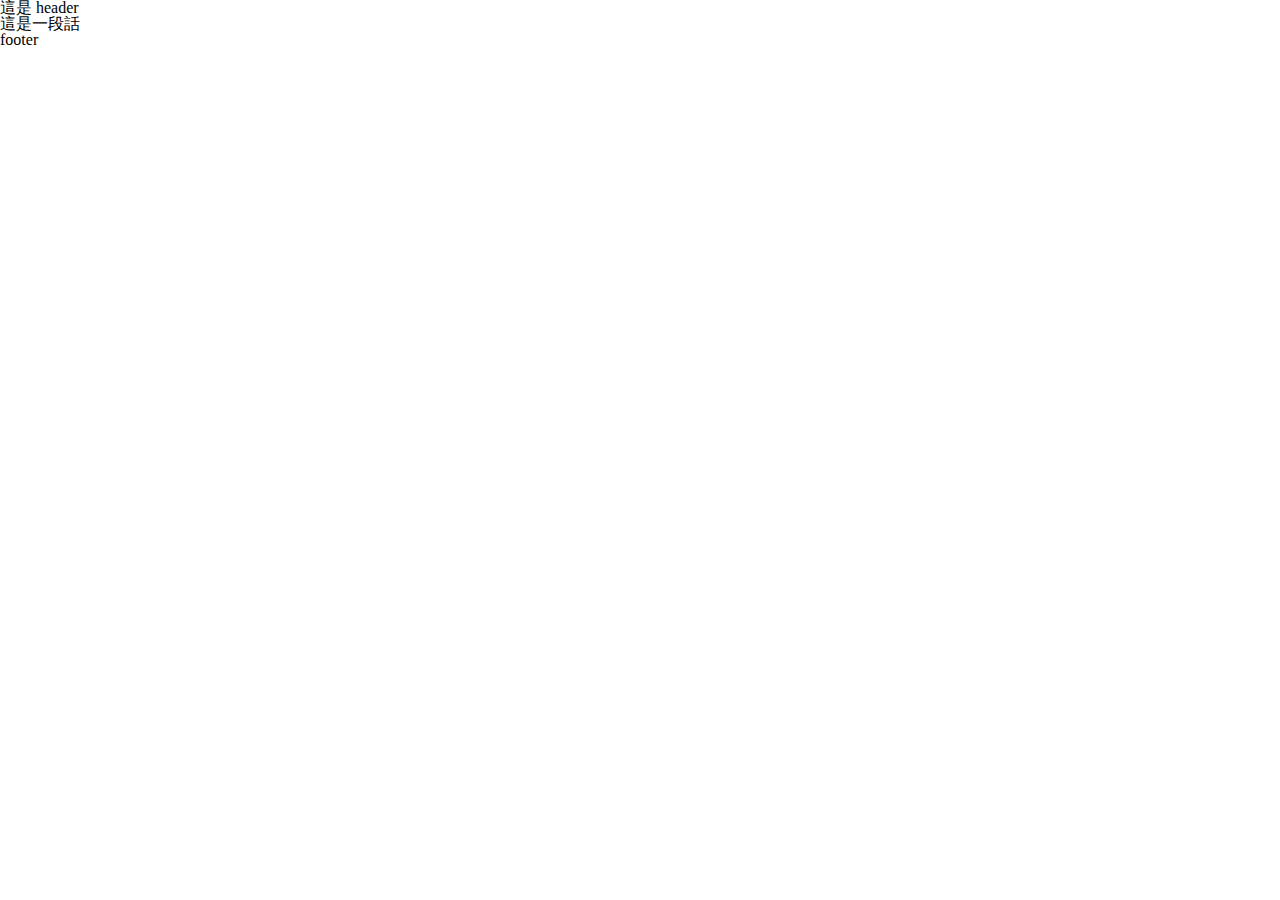
==== index.html @ e61b92ae "Update 2022-08-03T11:23:37.767Z" ====
<!DOCTYPE html>
<html lang="en">

<head>
  <meta charset="UTF-8">
  <meta name="viewport" content="width=device-width, initial-scale=1.0">
  <meta http-equiv="X-UA-Compatible" content="ie=edge">
  <title>首頁</title>
  <link rel="stylesheet" href="./assets/style/all.css">
</head>

<body>
  <header class="header">
    這是 header
  </header>

  
<h1>這是一段話</h1>

  <footer class="footer">
    footer
  </footer>
</body>

</html>
---- assets/style/all.css ----
/* http://meyerweb.com/eric/tools/css/reset/ 
   v2.0 | 20110126
   License: none (public domain)
*/
html,
body,
div,
span,
applet,
object,
iframe,
h1,
h2,
h3,
h4,
h5,
h6,
p,
blockquote,
pre,
a,
abbr,
acronym,
address,
big,
cite,
code,
del,
dfn,
em,
img,
ins,
kbd,
q,
s,
samp,
small,
strike,
strong,
sub,
sup,
tt,
var,
b,
u,
i,
center,
dl,
dt,
dd,
ol,
ul,
li,
fieldset,
form,
label,
legend,
table,
caption,
tbody,
tfoot,
thead,
tr,
th,
td,
article,
aside,
canvas,
details,
embed,
figure,
figcaption,
footer,
header,
hgroup,
menu,
nav,
output,
ruby,
section,
summary,
time,
mark,
audio,
video {
  margin: 0;
  padding: 0;
  border: 0;
  font-size: 100%;
  font: inherit;
  vertical-align: baseline; }

/* HTML5 display-role reset for older browsers */
article,
aside,
details,
figcaption,
figure,
footer,
header,
hgroup,
menu,
nav,
section {
  display: block; }

body {
  line-height: 1; }

ol,
ul {
  list-style: none; }

blockquote,
q {
  quotes: none; }

blockquote:before,
blockquote:after,
q:before,
q:after {
  content: '';
  content: none; }

table {
  border-collapse: collapse;
  border-spacing: 0; }

/*# sourceMappingURL=all.css.map */
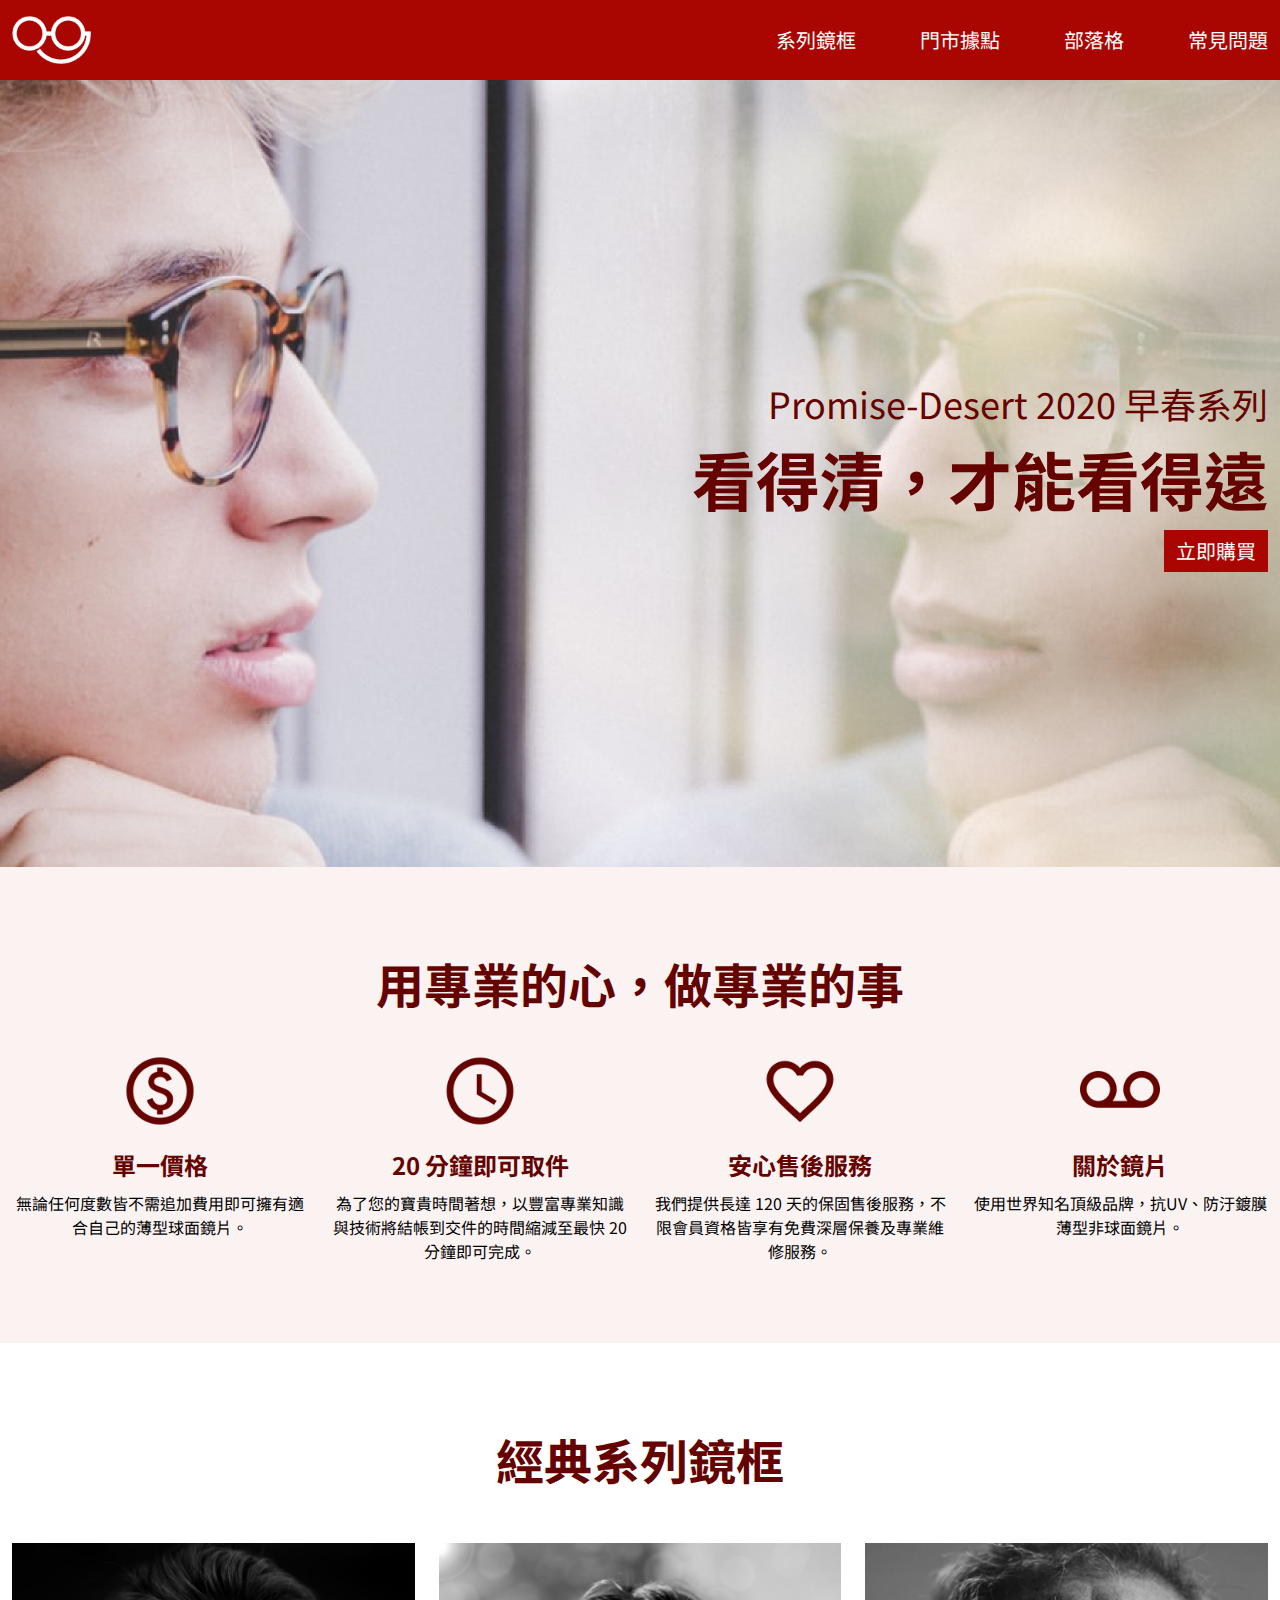
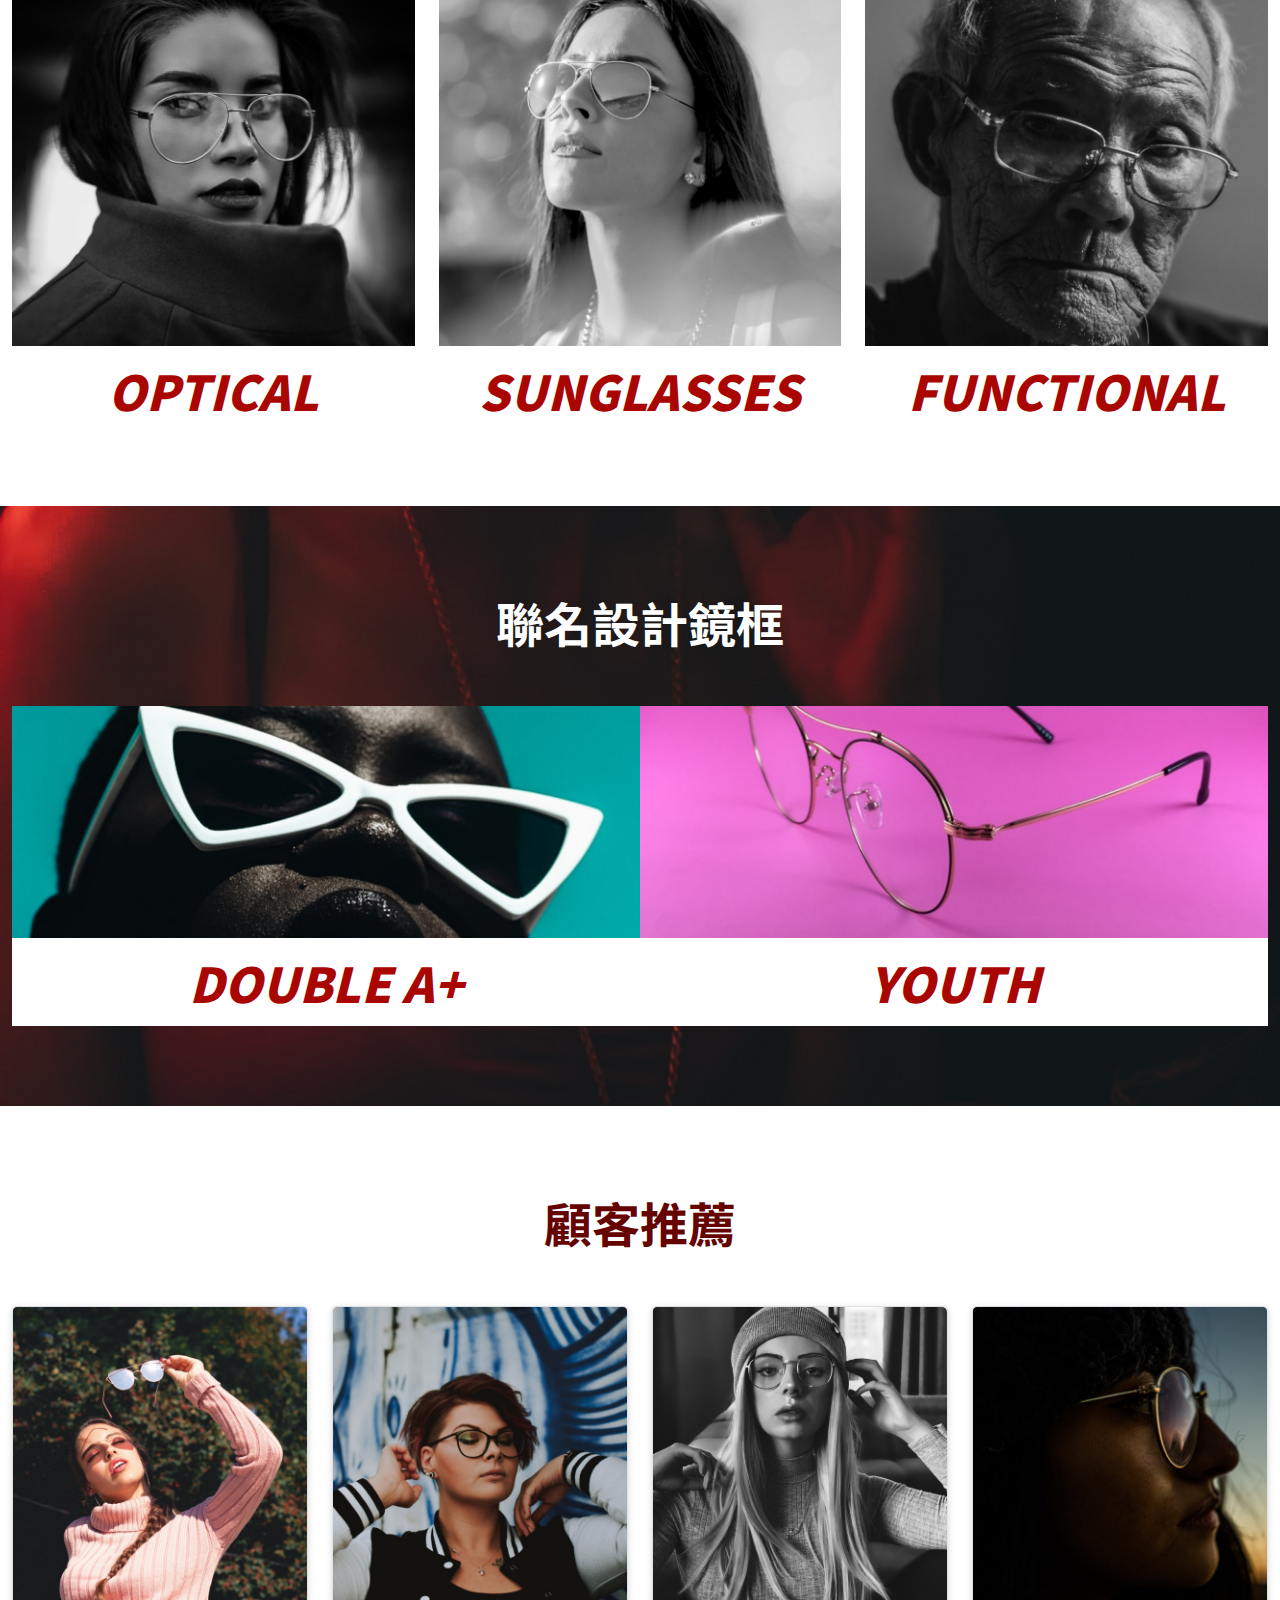
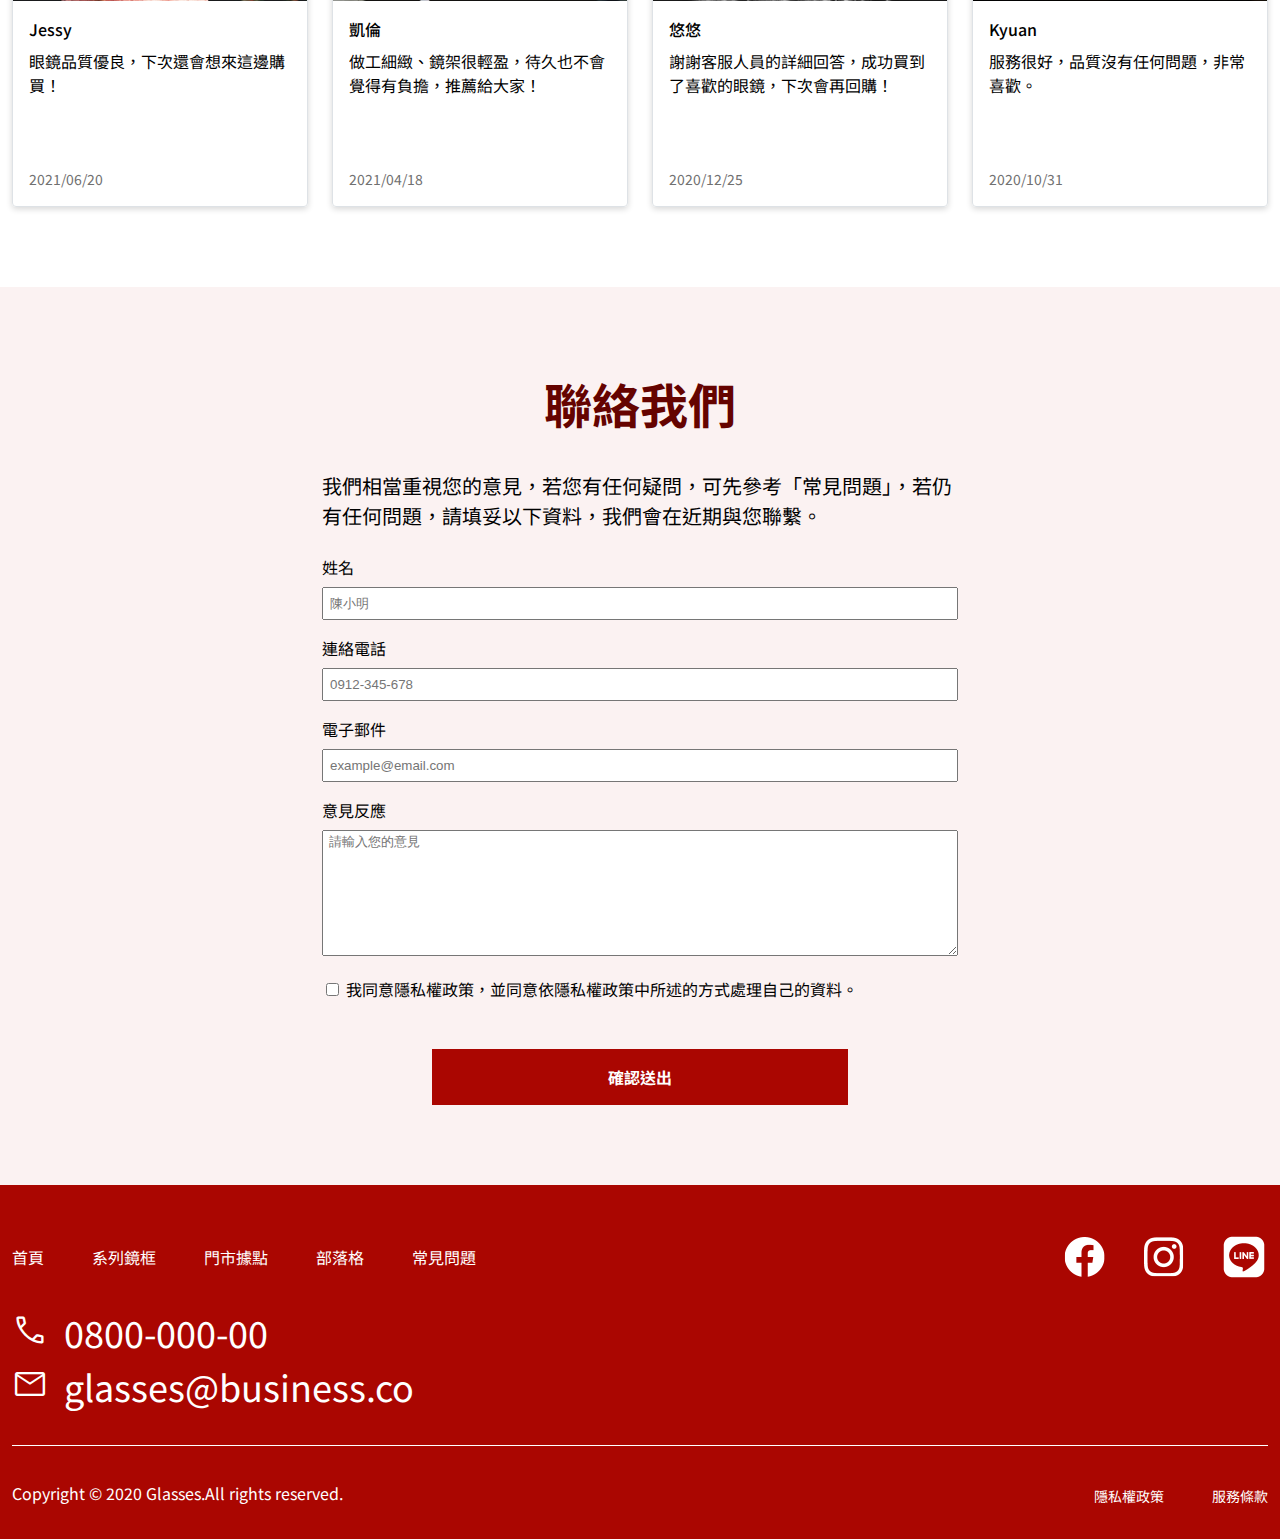
==== commit fce90854: "Update 2022-08-17T10:24:30.919Z" ====
--- a/index.html
+++ b/index.html
@@ -10,16 +10,227 @@
 </head>
 
 <body>
-  <header class="header">
-    這是 header
+  <header class="bg-primary text-white py-1">
+    <div class="container d-flex justify-content-between align-items-center">
+      <h1>
+        <a class="w-5 h-3" href="#">Glasses</a>
+      </h1>
+      <a href="#" class="toggleDropdown d-none d-inline-sm">
+        <span class="material-symbols-outlined text-40">menu</span>
+      </a>
+      <ul class="dropdown">
+        <li><a href="#">系列鏡框</a></li>
+        <li><a href=" #">門市據點</a></li>
+        <li><a href="#">部落格</a></li>
+        <li><a href="#">常見問題</a></li>
+      </ul>
+    </div>
   </header>
 
   
-<h1>這是一段話</h1>
-
-  <footer class="footer">
-    footer
+<section class="banner">
+  <div class="container h-100 d-flex flex-column justify-content-center align-items-end">
+    <h3 class="text-36 text-16-sm text-primary-dark">Promise-Desert 2020 早春系列</h3>
+    <h2 class="text-64 text-24-sm text-bold text-primary-dark">看得清，才能看得遠</h2>
+    <button class="bg-primary text-white text-20 hover-background-primary-dark"><a href="#">立即購買</a></button>
+  </div>
+</section>
+<section class="bg-secondary py-5 py-2.5-sm">
+  <div class="container">
+    <p class="text-48 text-bold text-center text-primary-dark text-24-sm mb-2">用專業的心，做專業的事</p>
+    <ul class="d-flex card text-center">
+      <li class="card-item w-25 w-50-md w-100-sm">
+        <img class="w-5" src="./assets/images/home-section2-1.png" alt="icon">
+        <p class="text-24 text-bold text-primary-dark mt-1 mb-0.5">單一價格</p>
+        <p>無論任何度數皆不需追加費用即可擁有適合自己的薄型球面鏡片。</p>
+      </li>
+      <li class="card-item w-25 w-50-md w-100-sm">
+        <img class="w-5" src="./assets/images/home-section2-2.png" alt="icon">
+        <p class="text-24 text-bold text-primary-dark mt-1 mb-0.5">20 分鐘即可取件</p>
+        <p>為了您的寶貴時間著想，以豐富專業知識與技術將結帳到交件的時間縮減至最快 20 分鐘即可完成。</p>
+      </li>
+      <li class="card-item w-25 w-50-md w-100-sm">
+        <img class="w-5" src="./assets/images/home-section2-3.png" alt="icon">
+        <p class="text-24 text-bold text-primary-dark mt-1 mb-0.5">安心售後服務</p>
+        <p>我們提供長達 120 天的保固售後服務，不限會員資格皆享有免費深層保養及專業維修服務。</p>
+      </li>
+      <li class="card-item w-25 w-50-md w-100-sm">
+        <img class="w-5" src="./assets/images/home-section2-4.png" alt="icon">
+        <p class="text-24 text-bold text-primary-dark mt-1 mb-0.5">關於鏡片</p>
+        <p>使用世界知名頂級品牌，抗UV、防汙鍍膜薄型非球面鏡片。</p>
+      </li>
+    </ul>
+  </div>
+</section>
+<section class="py-5 py-2.5-sm">
+  <div class="container">
+    <p class="text-48 text-bold text-center text-primary-dark text-24-sm mb-3 mb-1.5-sm">經典系列鏡框</p>
+    <ul class="d-flex card text-center">
+      <li class="card-item w-33 w-100-md">
+        <a href="#" class="hover-opacity">
+          <img src="./assets/images/home-section3-1.png" alt="photo">
+          <p class="text-48 text-primary text-black text-italic mt-0.5">OPTICAL</p>
+        </a>
+      </li>
+      <li class="card-item w-33 w-100-md">
+        <a href="#" class="hover-opacity">
+          <img src="./assets/images/home-section3-2.png" alt="photo">
+          <p class="text-48 text-primary text-black text-italic mt-0.5">SUNGLASSES</p>
+        </a>
+      </li>
+      <li class="card-item w-33 w-100-md">
+        <a href="#" class="hover-opacity">
+          <img src="./assets/images/home-section3-3.png" alt="photo">
+          <p class="text-48 text-primary text-black text-italic mt-0.5">FUNCTIONAL</p>
+        </a>
+      </li>
+    </ul>
+  </div>
+</section>
+<section class="design py-5 py-2.5-sm">
+  <div class="container">
+    <p class="text-48 text-bold text-center text-white text-24-sm mb-3 mb-1.5-sm">聯名設計鏡框</p>
+    <ul class="d-flex text-center gap-1.5-md">
+      <li class="bg-white w-50 w-100-md">
+        <a href="#" class="hover-opacity">
+          <img class="d-none-sm" src="./assets/images/home-section4-1.png" alt="photo">
+          <img class="d-none d-block-sm" src="./assets/images/home-section4-1-sm.png" alt="photo">
+          <p class="text-48 text-primary text-black text-italic my-0.5">DOUBLE A+</p>
+        </a>
+      </li>
+      <li class="bg-white w-50 w-100-md">
+        <a href="#" class="hover-opacity">
+          <img class="d-none-sm" src="./assets/images/home-section4-2.png" alt="photo">
+          <img class="d-none d-block-sm" src="./assets/images/home-section4-2-sm.png" alt="photo">
+          <p class="text-48 text-primary text-black text-italic my-0.5">YOUTH</p>
+        </a>
+      </li>
+    </ul>
+  </div>
+</section>
+<section class="recommend py-5 py-2.5-sm">
+  <div class="container">
+    <p class="text-48 text-bold text-center text-primary-dark text-24-sm mb-3 mb-1.5-sm">顧客推薦</p>
+    <ul class="d-flex card">
+      <li class="card-item w-25 w-50-md w-100-sm">
+        <div class="card-decoration">
+          <img src="./assets/images/home-section5-1.png" alt="photo">
+          <div class="px-1 py-1">
+            <p class=" text-medium">Jessy</p>
+            <p class="recommend-text my-0.5">眼鏡品質優良，下次還會想來這邊購買！</p>
+            <p class="text-14 text-gray">2021/06/20</p>
+          </div>
+        </div>
+      </li>
+      <li class="card-item w-25 w-50-md w-100-sm">
+        <div class="card-decoration">
+          <img src="./assets/images/home-section5-2.png" alt="photo">
+          <div class="px-1 py-1">
+            <p class="text-medium">凱倫</p>
+            <p class="recommend-text my-0.5">做工細緻、鏡架很輕盈，待久也不會覺得有負擔，推薦給大家！</p>
+            <p class="text-14 text-gray">2021/04/18</p>
+          </div>
+        </div>
+      </li>
+      <li class="card-item w-25 w-50-md w-100-sm">
+        <div class="card-decoration">
+          <img src="./assets/images/home-section5-3.png" alt="photo">
+          <div class="px-1 py-1">
+            <p class="text-medium">悠悠</p>
+            <p class="recommend-text my-0.5">謝謝客服人員的詳細回答，成功買到了喜歡的眼鏡，下次會再回購！</p>
+            <p class="text-14 text-gray">2020/12/25</p>
+          </div>
+        </div>
+      </li>
+      <li class="card-item w-25 w-50-md w-100-sm">
+        <div class="card-decoration">
+          <img src="./assets/images/home-section5-4.png" alt="photo">
+          <div class="px-1 py-1">
+            <p class="text-medium">Kyuan</p>
+            <p class="recommend-text my-0.5">
+              服務很好，品質沒有任何問題，非常喜歡。
+            </p>
+            <p class="text-14 text-gray">2020/10/31</p>
+          </div>
+        </div>
+      </li>
+    </ul>
+  </div>
+</section>
+<section class="contact bg-secondary py-5 py-2.5-sm">
+  <form>
+    <div class="align-block-center col-6 col-10-md col-4-sm">
+      <p class="text-48 text-bold text-center text-primary-dark text-24-sm mb-2">聯絡我們</p>
+      <p class="text-20 mb-1.5">我們相當重視您的意見，若您有任何疑問，可先參考「常見問題」，若仍有任何問題，請填妥以下資料，我們會在近期與您聯繫。</p>
+      <div class="mb-1">
+        <label class="mb-0.5 d-block" for="name">姓名</label>
+        <input class="w-100" type="text" name="name" id="name" placeholder="陳小明">
+      </div>
+      <div class="mb-1">
+        <label class="mb-0.5 d-block" for="phone">連絡電話</label>
+        <input class="w-100" type="text" name="phone" id="phone" placeholder="0912-345-678">
+      </div>
+      <div class="mb-1">
+        <label class="mb-0.5 d-block" for="email">電子郵件</label>
+        <input class="w-100" type="text" name="email" id="email" placeholder="example@email.com">
+      </div>
+      <div class="mb-1">
+        <label class="mb-0.5 d-block" for="commend">意見反應</label>
+        <textarea class="w-100" name="commend" id="commend" rows="8" placeholder="請輸入您的意見"></textarea>
+      </div>
+      <div class="d-flex flex-nowrap align-items-baseline">
+        <input type="checkbox" name="check">
+        <label class="flex-shrink-1 ms-0.25">我同意隱私權政策，並同意依隱私權政策中所述的方式處理自己的資料。</label>
+      </div>
+    </div>
+    <div class="align-block-center col-4 col-6-md col-4-sm mt-3 mt-1.5-sm">
+      <a class="bg-primary text-white text-bold hover-background-primary-dark text-center py-1" href="#">確認送出</a>
+    </div>
+  </form>
+</section>
+
+  <footer class="bg-primary text-white pt-3 pb-2 py-1.5-sm">
+    <div class="container">
+      <div class="d-flex-sm flex-row-reverse-sm justify-content-between-sm align-items-start-sm">
+        <div class="d-flex justify-content-between align-items-center mb-1.5">
+          <ul class="d-flex d-none-sm gap-3">
+            <li><a href="#" class="hover-underline-white">首頁</a></li>
+            <li><a href="#" class="hover-underline-white">系列鏡框</a></li>
+            <li><a href="#" class="hover-underline-white">門市據點</a></li>
+            <li><a href="#" class="hover-underline-white">部落格</a></li>
+            <li><a href="#" class="hover-underline-white">常見問題</a></li>
+          </ul>
+          <ul class="d-flex gap-2 gap-1-md gap-0.5-sm">
+            <li><a href="#" class="hover-scale"><img class="w-3 w-1.5-sm" src="./assets/images/ic-social-fb.png"
+                  alt="facebook"></a></li>
+            <li><a href="#" class="hover-scale"><img class="w-3 w-1.5-sm" src="./assets/images/ic_social_ig.png"
+                  alt="instagram"></a></li>
+            <li><a href="#" class="hover-scale"><img class="w-3 w-1.5-sm" src="./assets/images/ic_social_line.png"
+                  alt="line"></a>
+            </li>
+          </ul>
+        </div>
+        <ul class="text-36 text-16-sm mb-2 mb-1.5-sm">
+          <li><a href="tel:0800-000-00"><span
+                class="material-symbols-outlined text-36 text-16-sm me-1">phone</span>0800-000-00</a>
+          </li>
+          <li><a href="mailto:glasses@business.co" style="vertical-align: middle;"><span
+                class="material-symbols-outlined text-36 text-16-sm me-1">mail</span>glasses@business.co</a></li>
+        </ul>
+      </div>
+      <div class="d-flex d-block-sm pt-2 pt-1-sm justify-content-between align-items-center border-t-white">
+        <p>Copyright © 2020 Glasses.All rights reserved.</p>
+        <ul class="d-flex d-block-sm gap-3">
+          <li><a href="#" class="text-14 text-16-sm mt-0.5">隱私權政策</a></li>
+          <li><a href="#" class="text-14 text-16-sm mt-0.5">服務條款</a></li>
+        </ul>
+      </div>
+    </div>
   </footer>
+
+  <script src="https://code.jquery.com/jquery-3.6.0.min.js"
+    integrity="sha256-/xUj+3OJU5yExlq6GSYGSHk7tPXikynS7ogEvDej/m4=" crossorigin="anonymous"></script>
+  <script src="./assets/js/all.js"></script>
 </body>
 
 </html>--- a/assets/style/all.css
+++ b/assets/style/all.css
@@ -1,3 +1,8 @@
+@charset "UTF-8";
+/* google font*/
+@import url("https://fonts.googleapis.com/css2?family=Noto+Sans+TC:wght@400;500;700&family=Roboto:ital,wght@0,400;1,900&display=swap");
+/* material icon*/
+@import url("https://fonts.googleapis.com/css2?family=Material+Symbols+Outlined:opsz,wght,FILL,GRAD@20..48,100..700,0..1,-50..200");
 /* http://meyerweb.com/eric/tools/css/reset/ 
    v2.0 | 20110126
    License: none (public domain)
@@ -126,4 +131,2602 @@
   border-collapse: collapse;
   border-spacing: 0; }
 
+/* color */
+/* space */
+/* space direction */
+/* font */
+/* RWD breakpoint */
+/* hover */
+/* break points */
+*,
+*::before,
+*::after {
+  -webkit-box-sizing: border-box;
+          box-sizing: border-box; }
+
+body {
+  font-size: 16px;
+  font-weight: 400;
+  line-height: 1.5;
+  font-family: "Noto Sans TC", Roboto, -apple-system, BlinkMacSystemFont, "Segoe UI", "Microsoft JhengHei", Roboto, "Helvetica Neue", Arial, sans-serif; }
+
+img {
+  max-width: 100%;
+  height: auto;
+  vertical-align: middle; }
+
+a {
+  text-decoration: none;
+  color: inherit;
+  display: block; }
+
+button,
+input[type='submit'] {
+  background-color: transparent;
+  border-width: 0;
+  font-family: inherit;
+  font-size: inherit;
+  font-style: inherit;
+  font-weight: inherit;
+  line-height: inherit;
+  color: inherit;
+  padding: 0; }
+
+/* RWD */
+/* display */
+.d-none {
+  display: none; }
+
+.d-block {
+  display: block; }
+
+.d-inline {
+  display: inline; }
+
+.d-flex {
+  display: -webkit-box;
+  display: -ms-flexbox;
+  display: flex;
+  -ms-flex-wrap: wrap;
+      flex-wrap: wrap; }
+  .d-flex > * {
+    -ms-flex-negative: 0;
+        flex-shrink: 0; }
+
+.flex-shrink-1 {
+  -ms-flex-negative: 1;
+      flex-shrink: 1; }
+
+.flex-nowrap {
+  -ms-flex-wrap: nowrap;
+      flex-wrap: nowrap; }
+
+.flex-column {
+  -webkit-box-orient: vertical;
+  -webkit-box-direction: normal;
+      -ms-flex-direction: column;
+          flex-direction: column; }
+
+.justify-content-between {
+  -webkit-box-pack: justify;
+      -ms-flex-pack: justify;
+          justify-content: space-between; }
+
+.justify-content-center {
+  -webkit-box-pack: center;
+      -ms-flex-pack: center;
+          justify-content: center; }
+
+.align-items-center {
+  -webkit-box-align: center;
+      -ms-flex-align: center;
+          align-items: center; }
+
+.align-items-start {
+  -webkit-box-align: start;
+      -ms-flex-align: start;
+          align-items: start; }
+
+.align-items-end {
+  -webkit-box-align: end;
+      -ms-flex-align: end;
+          align-items: end; }
+
+.align-items-baseline {
+  -webkit-box-align: baseline;
+      -ms-flex-align: baseline;
+          align-items: baseline; }
+
+.flex-row-reverse {
+  -webkit-box-orient: horizontal;
+  -webkit-box-direction: reverse;
+      -ms-flex-direction: row-reverse;
+          flex-direction: row-reverse; }
+
+/* box */
+.w-0 {
+  width: 0; }
+
+.h-0 {
+  height: 0; }
+
+.gap-0 {
+  gap: 0; }
+
+.mx-0 {
+  margin-inline: 0; }
+
+.px-0 {
+  padding-inline: 0; }
+
+.my-0 {
+  margin-block: 0; }
+
+.py-0 {
+  padding-block: 0; }
+
+.ms-0 {
+  margin-left: 0; }
+
+.ps-0 {
+  padding-left: 0; }
+
+.me-0 {
+  margin-right: 0; }
+
+.pe-0 {
+  padding-right: 0; }
+
+.mt-0 {
+  margin-top: 0; }
+
+.pt-0 {
+  padding-top: 0; }
+
+.mb-0 {
+  margin-bottom: 0; }
+
+.pb-0 {
+  padding-bottom: 0; }
+
+.w-0\.25 {
+  width: 0.25rem; }
+
+.h-0\.25 {
+  height: 0.25rem; }
+
+.gap-0\.25 {
+  gap: 0.25rem; }
+
+.mx-0\.25 {
+  margin-inline: 0.25rem; }
+
+.px-0\.25 {
+  padding-inline: 0.25rem; }
+
+.my-0\.25 {
+  margin-block: 0.25rem; }
+
+.py-0\.25 {
+  padding-block: 0.25rem; }
+
+.ms-0\.25 {
+  margin-left: 0.25rem; }
+
+.ps-0\.25 {
+  padding-left: 0.25rem; }
+
+.me-0\.25 {
+  margin-right: 0.25rem; }
+
+.pe-0\.25 {
+  padding-right: 0.25rem; }
+
+.mt-0\.25 {
+  margin-top: 0.25rem; }
+
+.pt-0\.25 {
+  padding-top: 0.25rem; }
+
+.mb-0\.25 {
+  margin-bottom: 0.25rem; }
+
+.pb-0\.25 {
+  padding-bottom: 0.25rem; }
+
+.w-0\.5 {
+  width: 0.5rem; }
+
+.h-0\.5 {
+  height: 0.5rem; }
+
+.gap-0\.5 {
+  gap: 0.5rem; }
+
+.mx-0\.5 {
+  margin-inline: 0.5rem; }
+
+.px-0\.5 {
+  padding-inline: 0.5rem; }
+
+.my-0\.5 {
+  margin-block: 0.5rem; }
+
+.py-0\.5 {
+  padding-block: 0.5rem; }
+
+.ms-0\.5 {
+  margin-left: 0.5rem; }
+
+.ps-0\.5 {
+  padding-left: 0.5rem; }
+
+.me-0\.5 {
+  margin-right: 0.5rem; }
+
+.pe-0\.5 {
+  padding-right: 0.5rem; }
+
+.mt-0\.5 {
+  margin-top: 0.5rem; }
+
+.pt-0\.5 {
+  padding-top: 0.5rem; }
+
+.mb-0\.5 {
+  margin-bottom: 0.5rem; }
+
+.pb-0\.5 {
+  padding-bottom: 0.5rem; }
+
+.w-0\.75 {
+  width: 0.75rem; }
+
+.h-0\.75 {
+  height: 0.75rem; }
+
+.gap-0\.75 {
+  gap: 0.75rem; }
+
+.mx-0\.75 {
+  margin-inline: 0.75rem; }
+
+.px-0\.75 {
+  padding-inline: 0.75rem; }
+
+.my-0\.75 {
+  margin-block: 0.75rem; }
+
+.py-0\.75 {
+  padding-block: 0.75rem; }
+
+.ms-0\.75 {
+  margin-left: 0.75rem; }
+
+.ps-0\.75 {
+  padding-left: 0.75rem; }
+
+.me-0\.75 {
+  margin-right: 0.75rem; }
+
+.pe-0\.75 {
+  padding-right: 0.75rem; }
+
+.mt-0\.75 {
+  margin-top: 0.75rem; }
+
+.pt-0\.75 {
+  padding-top: 0.75rem; }
+
+.mb-0\.75 {
+  margin-bottom: 0.75rem; }
+
+.pb-0\.75 {
+  padding-bottom: 0.75rem; }
+
+.w-1 {
+  width: 1rem; }
+
+.h-1 {
+  height: 1rem; }
+
+.gap-1 {
+  gap: 1rem; }
+
+.mx-1 {
+  margin-inline: 1rem; }
+
+.px-1 {
+  padding-inline: 1rem; }
+
+.my-1 {
+  margin-block: 1rem; }
+
+.py-1 {
+  padding-block: 1rem; }
+
+.ms-1 {
+  margin-left: 1rem; }
+
+.ps-1 {
+  padding-left: 1rem; }
+
+.me-1 {
+  margin-right: 1rem; }
+
+.pe-1 {
+  padding-right: 1rem; }
+
+.mt-1 {
+  margin-top: 1rem; }
+
+.pt-1 {
+  padding-top: 1rem; }
+
+.mb-1 {
+  margin-bottom: 1rem; }
+
+.pb-1 {
+  padding-bottom: 1rem; }
+
+.w-1\.5 {
+  width: 1.5rem; }
+
+.h-1\.5 {
+  height: 1.5rem; }
+
+.gap-1\.5 {
+  gap: 1.5rem; }
+
+.mx-1\.5 {
+  margin-inline: 1.5rem; }
+
+.px-1\.5 {
+  padding-inline: 1.5rem; }
+
+.my-1\.5 {
+  margin-block: 1.5rem; }
+
+.py-1\.5 {
+  padding-block: 1.5rem; }
+
+.ms-1\.5 {
+  margin-left: 1.5rem; }
+
+.ps-1\.5 {
+  padding-left: 1.5rem; }
+
+.me-1\.5 {
+  margin-right: 1.5rem; }
+
+.pe-1\.5 {
+  padding-right: 1.5rem; }
+
+.mt-1\.5 {
+  margin-top: 1.5rem; }
+
+.pt-1\.5 {
+  padding-top: 1.5rem; }
+
+.mb-1\.5 {
+  margin-bottom: 1.5rem; }
+
+.pb-1\.5 {
+  padding-bottom: 1.5rem; }
+
+.w-2 {
+  width: 2rem; }
+
+.h-2 {
+  height: 2rem; }
+
+.gap-2 {
+  gap: 2rem; }
+
+.mx-2 {
+  margin-inline: 2rem; }
+
+.px-2 {
+  padding-inline: 2rem; }
+
+.my-2 {
+  margin-block: 2rem; }
+
+.py-2 {
+  padding-block: 2rem; }
+
+.ms-2 {
+  margin-left: 2rem; }
+
+.ps-2 {
+  padding-left: 2rem; }
+
+.me-2 {
+  margin-right: 2rem; }
+
+.pe-2 {
+  padding-right: 2rem; }
+
+.mt-2 {
+  margin-top: 2rem; }
+
+.pt-2 {
+  padding-top: 2rem; }
+
+.mb-2 {
+  margin-bottom: 2rem; }
+
+.pb-2 {
+  padding-bottom: 2rem; }
+
+.w-2\.5 {
+  width: 2.5rem; }
+
+.h-2\.5 {
+  height: 2.5rem; }
+
+.gap-2\.5 {
+  gap: 2.5rem; }
+
+.mx-2\.5 {
+  margin-inline: 2.5rem; }
+
+.px-2\.5 {
+  padding-inline: 2.5rem; }
+
+.my-2\.5 {
+  margin-block: 2.5rem; }
+
+.py-2\.5 {
+  padding-block: 2.5rem; }
+
+.ms-2\.5 {
+  margin-left: 2.5rem; }
+
+.ps-2\.5 {
+  padding-left: 2.5rem; }
+
+.me-2\.5 {
+  margin-right: 2.5rem; }
+
+.pe-2\.5 {
+  padding-right: 2.5rem; }
+
+.mt-2\.5 {
+  margin-top: 2.5rem; }
+
+.pt-2\.5 {
+  padding-top: 2.5rem; }
+
+.mb-2\.5 {
+  margin-bottom: 2.5rem; }
+
+.pb-2\.5 {
+  padding-bottom: 2.5rem; }
+
+.w-3 {
+  width: 3rem; }
+
+.h-3 {
+  height: 3rem; }
+
+.gap-3 {
+  gap: 3rem; }
+
+.mx-3 {
+  margin-inline: 3rem; }
+
+.px-3 {
+  padding-inline: 3rem; }
+
+.my-3 {
+  margin-block: 3rem; }
+
+.py-3 {
+  padding-block: 3rem; }
+
+.ms-3 {
+  margin-left: 3rem; }
+
+.ps-3 {
+  padding-left: 3rem; }
+
+.me-3 {
+  margin-right: 3rem; }
+
+.pe-3 {
+  padding-right: 3rem; }
+
+.mt-3 {
+  margin-top: 3rem; }
+
+.pt-3 {
+  padding-top: 3rem; }
+
+.mb-3 {
+  margin-bottom: 3rem; }
+
+.pb-3 {
+  padding-bottom: 3rem; }
+
+.w-4 {
+  width: 4rem; }
+
+.h-4 {
+  height: 4rem; }
+
+.gap-4 {
+  gap: 4rem; }
+
+.mx-4 {
+  margin-inline: 4rem; }
+
+.px-4 {
+  padding-inline: 4rem; }
+
+.my-4 {
+  margin-block: 4rem; }
+
+.py-4 {
+  padding-block: 4rem; }
+
+.ms-4 {
+  margin-left: 4rem; }
+
+.ps-4 {
+  padding-left: 4rem; }
+
+.me-4 {
+  margin-right: 4rem; }
+
+.pe-4 {
+  padding-right: 4rem; }
+
+.mt-4 {
+  margin-top: 4rem; }
+
+.pt-4 {
+  padding-top: 4rem; }
+
+.mb-4 {
+  margin-bottom: 4rem; }
+
+.pb-4 {
+  padding-bottom: 4rem; }
+
+.w-4\.5 {
+  width: 4.5rem; }
+
+.h-4\.5 {
+  height: 4.5rem; }
+
+.gap-4\.5 {
+  gap: 4.5rem; }
+
+.mx-4\.5 {
+  margin-inline: 4.5rem; }
+
+.px-4\.5 {
+  padding-inline: 4.5rem; }
+
+.my-4\.5 {
+  margin-block: 4.5rem; }
+
+.py-4\.5 {
+  padding-block: 4.5rem; }
+
+.ms-4\.5 {
+  margin-left: 4.5rem; }
+
+.ps-4\.5 {
+  padding-left: 4.5rem; }
+
+.me-4\.5 {
+  margin-right: 4.5rem; }
+
+.pe-4\.5 {
+  padding-right: 4.5rem; }
+
+.mt-4\.5 {
+  margin-top: 4.5rem; }
+
+.pt-4\.5 {
+  padding-top: 4.5rem; }
+
+.mb-4\.5 {
+  margin-bottom: 4.5rem; }
+
+.pb-4\.5 {
+  padding-bottom: 4.5rem; }
+
+.w-5 {
+  width: 5rem; }
+
+.h-5 {
+  height: 5rem; }
+
+.gap-5 {
+  gap: 5rem; }
+
+.mx-5 {
+  margin-inline: 5rem; }
+
+.px-5 {
+  padding-inline: 5rem; }
+
+.my-5 {
+  margin-block: 5rem; }
+
+.py-5 {
+  padding-block: 5rem; }
+
+.ms-5 {
+  margin-left: 5rem; }
+
+.ps-5 {
+  padding-left: 5rem; }
+
+.me-5 {
+  margin-right: 5rem; }
+
+.pe-5 {
+  padding-right: 5rem; }
+
+.mt-5 {
+  margin-top: 5rem; }
+
+.pt-5 {
+  padding-top: 5rem; }
+
+.mb-5 {
+  margin-bottom: 5rem; }
+
+.pb-5 {
+  padding-bottom: 5rem; }
+
+/* font size */
+.text-14 {
+  font-size: 14px; }
+
+.text-16 {
+  font-size: 16px; }
+
+.text-20 {
+  font-size: 20px; }
+
+.text-24 {
+  font-size: 24px; }
+
+.text-36 {
+  font-size: 36px; }
+
+.text-40 {
+  font-size: 40px; }
+
+.text-48 {
+  font-size: 48px; }
+
+.text-64 {
+  font-size: 64px; }
+
+/* font weight */
+.text-regular {
+  font-weight: 400; }
+
+.text-medium {
+  font-weight: 500; }
+
+.text-bold {
+  font-weight: 700; }
+
+.text-black {
+  font-weight: 900; }
+
+/* font style */
+.text-italic {
+  font-style: italic; }
+
+/* color */
+.text-primary {
+  color: #aa0601; }
+
+.bg-primary {
+  background-color: #aa0601; }
+
+.border-x-primary {
+  border-inline: 1px solid #aa0601; }
+
+.border-y-primary {
+  border-block: 1px solid #aa0601; }
+
+.border-s-primary {
+  border-left: 1px solid #aa0601; }
+
+.border-e-primary {
+  border-right: 1px solid #aa0601; }
+
+.border-t-primary {
+  border-top: 1px solid #aa0601; }
+
+.border-b-primary {
+  border-bottom: 1px solid #aa0601; }
+
+.text-primary-dark {
+  color: #650300; }
+
+.bg-primary-dark {
+  background-color: #650300; }
+
+.border-x-primary-dark {
+  border-inline: 1px solid #650300; }
+
+.border-y-primary-dark {
+  border-block: 1px solid #650300; }
+
+.border-s-primary-dark {
+  border-left: 1px solid #650300; }
+
+.border-e-primary-dark {
+  border-right: 1px solid #650300; }
+
+.border-t-primary-dark {
+  border-top: 1px solid #650300; }
+
+.border-b-primary-dark {
+  border-bottom: 1px solid #650300; }
+
+.text-secondary {
+  color: #fbf2f2; }
+
+.bg-secondary {
+  background-color: #fbf2f2; }
+
+.border-x-secondary {
+  border-inline: 1px solid #fbf2f2; }
+
+.border-y-secondary {
+  border-block: 1px solid #fbf2f2; }
+
+.border-s-secondary {
+  border-left: 1px solid #fbf2f2; }
+
+.border-e-secondary {
+  border-right: 1px solid #fbf2f2; }
+
+.border-t-secondary {
+  border-top: 1px solid #fbf2f2; }
+
+.border-b-secondary {
+  border-bottom: 1px solid #fbf2f2; }
+
+.text-white {
+  color: white; }
+
+.bg-white {
+  background-color: white; }
+
+.border-x-white {
+  border-inline: 1px solid white; }
+
+.border-y-white {
+  border-block: 1px solid white; }
+
+.border-s-white {
+  border-left: 1px solid white; }
+
+.border-e-white {
+  border-right: 1px solid white; }
+
+.border-t-white {
+  border-top: 1px solid white; }
+
+.border-b-white {
+  border-bottom: 1px solid white; }
+
+.text-gray {
+  color: #707070; }
+
+.bg-gray {
+  background-color: #707070; }
+
+.border-x-gray {
+  border-inline: 1px solid #707070; }
+
+.border-y-gray {
+  border-block: 1px solid #707070; }
+
+.border-s-gray {
+  border-left: 1px solid #707070; }
+
+.border-e-gray {
+  border-right: 1px solid #707070; }
+
+.border-t-gray {
+  border-top: 1px solid #707070; }
+
+.border-b-gray {
+  border-bottom: 1px solid #707070; }
+
+/* hover effect */
+.hover-underline-primary {
+  padding-block: 5px;
+  background-image: -webkit-gradient(linear, left top, left bottom, from(#aa0601), to(#aa0601));
+  background-image: -o-linear-gradient(#aa0601, #aa0601);
+  background-image: linear-gradient(#aa0601, #aa0601);
+  background-repeat: no-repeat;
+  background-position: bottom left;
+  background-size: 0% 2px;
+  -webkit-transition: 0.2s;
+  -o-transition: 0.2s;
+  transition: 0.2s; }
+  .hover-underline-primary:hover {
+    background-size: 100% 2px; }
+
+.hover-background-primary {
+  -webkit-transition: 0.3s;
+  -o-transition: 0.3s;
+  transition: 0.3s; }
+  .hover-background-primary:hover {
+    background: #aa0601; }
+
+.hover-underline-primary-dark {
+  padding-block: 5px;
+  background-image: -webkit-gradient(linear, left top, left bottom, from(#650300), to(#650300));
+  background-image: -o-linear-gradient(#650300, #650300);
+  background-image: linear-gradient(#650300, #650300);
+  background-repeat: no-repeat;
+  background-position: bottom left;
+  background-size: 0% 2px;
+  -webkit-transition: 0.2s;
+  -o-transition: 0.2s;
+  transition: 0.2s; }
+  .hover-underline-primary-dark:hover {
+    background-size: 100% 2px; }
+
+.hover-background-primary-dark {
+  -webkit-transition: 0.3s;
+  -o-transition: 0.3s;
+  transition: 0.3s; }
+  .hover-background-primary-dark:hover {
+    background: #650300; }
+
+.hover-underline-secondary {
+  padding-block: 5px;
+  background-image: -webkit-gradient(linear, left top, left bottom, from(#fbf2f2), to(#fbf2f2));
+  background-image: -o-linear-gradient(#fbf2f2, #fbf2f2);
+  background-image: linear-gradient(#fbf2f2, #fbf2f2);
+  background-repeat: no-repeat;
+  background-position: bottom left;
+  background-size: 0% 2px;
+  -webkit-transition: 0.2s;
+  -o-transition: 0.2s;
+  transition: 0.2s; }
+  .hover-underline-secondary:hover {
+    background-size: 100% 2px; }
+
+.hover-background-secondary {
+  -webkit-transition: 0.3s;
+  -o-transition: 0.3s;
+  transition: 0.3s; }
+  .hover-background-secondary:hover {
+    background: #fbf2f2; }
+
+.hover-underline-white {
+  padding-block: 5px;
+  background-image: -webkit-gradient(linear, left top, left bottom, from(white), to(white));
+  background-image: -o-linear-gradient(white, white);
+  background-image: linear-gradient(white, white);
+  background-repeat: no-repeat;
+  background-position: bottom left;
+  background-size: 0% 2px;
+  -webkit-transition: 0.2s;
+  -o-transition: 0.2s;
+  transition: 0.2s; }
+  .hover-underline-white:hover {
+    background-size: 100% 2px; }
+
+.hover-background-white {
+  -webkit-transition: 0.3s;
+  -o-transition: 0.3s;
+  transition: 0.3s; }
+  .hover-background-white:hover {
+    background: white; }
+
+.hover-underline-gray {
+  padding-block: 5px;
+  background-image: -webkit-gradient(linear, left top, left bottom, from(#707070), to(#707070));
+  background-image: -o-linear-gradient(#707070, #707070);
+  background-image: linear-gradient(#707070, #707070);
+  background-repeat: no-repeat;
+  background-position: bottom left;
+  background-size: 0% 2px;
+  -webkit-transition: 0.2s;
+  -o-transition: 0.2s;
+  transition: 0.2s; }
+  .hover-underline-gray:hover {
+    background-size: 100% 2px; }
+
+.hover-background-gray {
+  -webkit-transition: 0.3s;
+  -o-transition: 0.3s;
+  transition: 0.3s; }
+  .hover-background-gray:hover {
+    background: #707070; }
+
+.hover-scale {
+  -webkit-transition: 0.3s;
+  -o-transition: 0.3s;
+  transition: 0.3s; }
+  .hover-scale:hover {
+    -webkit-transform: scale(1.1);
+        -ms-transform: scale(1.1);
+            transform: scale(1.1); }
+
+.hover-opacity > img {
+  -webkit-transition: 0.6s;
+  -o-transition: 0.6s;
+  transition: 0.6s; }
+
+.hover-opacity > img:hover {
+  opacity: 0.6; }
+
+.hover-reset:hover {
+  background: none;
+  background-size: 0%;
+  -webkit-transform: none;
+      -ms-transform: none;
+          transform: none; }
+
+/* text align */
+.text-center {
+  text-align: center; }
+
+.text-end {
+  text-align: end; }
+
+/* block align */
+.align-block-center {
+  margin-inline: auto; }
+
+@media (max-width: 992px) {
+  /* display */
+  .d-none-md {
+    display: none; }
+  .d-block-md {
+    display: block; }
+  .d-inline-md {
+    display: inline; }
+  .d-flex-md {
+    display: -webkit-box;
+    display: -ms-flexbox;
+    display: flex;
+    -ms-flex-wrap: wrap;
+        flex-wrap: wrap; }
+    .d-flex-md > * {
+      -ms-flex-negative: 0;
+          flex-shrink: 0; }
+  .flex-shrink-1-md {
+    -ms-flex-negative: 1;
+        flex-shrink: 1; }
+  .flex-nowrap-md {
+    -ms-flex-wrap: nowrap;
+        flex-wrap: nowrap; }
+  .flex-column-md {
+    -webkit-box-orient: vertical;
+    -webkit-box-direction: normal;
+        -ms-flex-direction: column;
+            flex-direction: column; }
+  .justify-content-between-md {
+    -webkit-box-pack: justify;
+        -ms-flex-pack: justify;
+            justify-content: space-between; }
+  .justify-content-center-md {
+    -webkit-box-pack: center;
+        -ms-flex-pack: center;
+            justify-content: center; }
+  .align-items-center-md {
+    -webkit-box-align: center;
+        -ms-flex-align: center;
+            align-items: center; }
+  .align-items-start-md {
+    -webkit-box-align: start;
+        -ms-flex-align: start;
+            align-items: start; }
+  .align-items-end-md {
+    -webkit-box-align: end;
+        -ms-flex-align: end;
+            align-items: end; }
+  .align-items-baseline-md {
+    -webkit-box-align: baseline;
+        -ms-flex-align: baseline;
+            align-items: baseline; }
+  .flex-row-reverse-md {
+    -webkit-box-orient: horizontal;
+    -webkit-box-direction: reverse;
+        -ms-flex-direction: row-reverse;
+            flex-direction: row-reverse; }
+  /* box */
+  .w-0-md {
+    width: 0; }
+  .h-0-md {
+    height: 0; }
+  .gap-0-md {
+    gap: 0; }
+  .mx-0-md {
+    margin-inline: 0; }
+  .px-0-md {
+    padding-inline: 0; }
+  .my-0-md {
+    margin-block: 0; }
+  .py-0-md {
+    padding-block: 0; }
+  .ms-0-md {
+    margin-left: 0; }
+  .ps-0-md {
+    padding-left: 0; }
+  .me-0-md {
+    margin-right: 0; }
+  .pe-0-md {
+    padding-right: 0; }
+  .mt-0-md {
+    margin-top: 0; }
+  .pt-0-md {
+    padding-top: 0; }
+  .mb-0-md {
+    margin-bottom: 0; }
+  .pb-0-md {
+    padding-bottom: 0; }
+  .w-0\.25-md {
+    width: 0.25rem; }
+  .h-0\.25-md {
+    height: 0.25rem; }
+  .gap-0\.25-md {
+    gap: 0.25rem; }
+  .mx-0\.25-md {
+    margin-inline: 0.25rem; }
+  .px-0\.25-md {
+    padding-inline: 0.25rem; }
+  .my-0\.25-md {
+    margin-block: 0.25rem; }
+  .py-0\.25-md {
+    padding-block: 0.25rem; }
+  .ms-0\.25-md {
+    margin-left: 0.25rem; }
+  .ps-0\.25-md {
+    padding-left: 0.25rem; }
+  .me-0\.25-md {
+    margin-right: 0.25rem; }
+  .pe-0\.25-md {
+    padding-right: 0.25rem; }
+  .mt-0\.25-md {
+    margin-top: 0.25rem; }
+  .pt-0\.25-md {
+    padding-top: 0.25rem; }
+  .mb-0\.25-md {
+    margin-bottom: 0.25rem; }
+  .pb-0\.25-md {
+    padding-bottom: 0.25rem; }
+  .w-0\.5-md {
+    width: 0.5rem; }
+  .h-0\.5-md {
+    height: 0.5rem; }
+  .gap-0\.5-md {
+    gap: 0.5rem; }
+  .mx-0\.5-md {
+    margin-inline: 0.5rem; }
+  .px-0\.5-md {
+    padding-inline: 0.5rem; }
+  .my-0\.5-md {
+    margin-block: 0.5rem; }
+  .py-0\.5-md {
+    padding-block: 0.5rem; }
+  .ms-0\.5-md {
+    margin-left: 0.5rem; }
+  .ps-0\.5-md {
+    padding-left: 0.5rem; }
+  .me-0\.5-md {
+    margin-right: 0.5rem; }
+  .pe-0\.5-md {
+    padding-right: 0.5rem; }
+  .mt-0\.5-md {
+    margin-top: 0.5rem; }
+  .pt-0\.5-md {
+    padding-top: 0.5rem; }
+  .mb-0\.5-md {
+    margin-bottom: 0.5rem; }
+  .pb-0\.5-md {
+    padding-bottom: 0.5rem; }
+  .w-0\.75-md {
+    width: 0.75rem; }
+  .h-0\.75-md {
+    height: 0.75rem; }
+  .gap-0\.75-md {
+    gap: 0.75rem; }
+  .mx-0\.75-md {
+    margin-inline: 0.75rem; }
+  .px-0\.75-md {
+    padding-inline: 0.75rem; }
+  .my-0\.75-md {
+    margin-block: 0.75rem; }
+  .py-0\.75-md {
+    padding-block: 0.75rem; }
+  .ms-0\.75-md {
+    margin-left: 0.75rem; }
+  .ps-0\.75-md {
+    padding-left: 0.75rem; }
+  .me-0\.75-md {
+    margin-right: 0.75rem; }
+  .pe-0\.75-md {
+    padding-right: 0.75rem; }
+  .mt-0\.75-md {
+    margin-top: 0.75rem; }
+  .pt-0\.75-md {
+    padding-top: 0.75rem; }
+  .mb-0\.75-md {
+    margin-bottom: 0.75rem; }
+  .pb-0\.75-md {
+    padding-bottom: 0.75rem; }
+  .w-1-md {
+    width: 1rem; }
+  .h-1-md {
+    height: 1rem; }
+  .gap-1-md {
+    gap: 1rem; }
+  .mx-1-md {
+    margin-inline: 1rem; }
+  .px-1-md {
+    padding-inline: 1rem; }
+  .my-1-md {
+    margin-block: 1rem; }
+  .py-1-md {
+    padding-block: 1rem; }
+  .ms-1-md {
+    margin-left: 1rem; }
+  .ps-1-md {
+    padding-left: 1rem; }
+  .me-1-md {
+    margin-right: 1rem; }
+  .pe-1-md {
+    padding-right: 1rem; }
+  .mt-1-md {
+    margin-top: 1rem; }
+  .pt-1-md {
+    padding-top: 1rem; }
+  .mb-1-md {
+    margin-bottom: 1rem; }
+  .pb-1-md {
+    padding-bottom: 1rem; }
+  .w-1\.5-md {
+    width: 1.5rem; }
+  .h-1\.5-md {
+    height: 1.5rem; }
+  .gap-1\.5-md {
+    gap: 1.5rem; }
+  .mx-1\.5-md {
+    margin-inline: 1.5rem; }
+  .px-1\.5-md {
+    padding-inline: 1.5rem; }
+  .my-1\.5-md {
+    margin-block: 1.5rem; }
+  .py-1\.5-md {
+    padding-block: 1.5rem; }
+  .ms-1\.5-md {
+    margin-left: 1.5rem; }
+  .ps-1\.5-md {
+    padding-left: 1.5rem; }
+  .me-1\.5-md {
+    margin-right: 1.5rem; }
+  .pe-1\.5-md {
+    padding-right: 1.5rem; }
+  .mt-1\.5-md {
+    margin-top: 1.5rem; }
+  .pt-1\.5-md {
+    padding-top: 1.5rem; }
+  .mb-1\.5-md {
+    margin-bottom: 1.5rem; }
+  .pb-1\.5-md {
+    padding-bottom: 1.5rem; }
+  .w-2-md {
+    width: 2rem; }
+  .h-2-md {
+    height: 2rem; }
+  .gap-2-md {
+    gap: 2rem; }
+  .mx-2-md {
+    margin-inline: 2rem; }
+  .px-2-md {
+    padding-inline: 2rem; }
+  .my-2-md {
+    margin-block: 2rem; }
+  .py-2-md {
+    padding-block: 2rem; }
+  .ms-2-md {
+    margin-left: 2rem; }
+  .ps-2-md {
+    padding-left: 2rem; }
+  .me-2-md {
+    margin-right: 2rem; }
+  .pe-2-md {
+    padding-right: 2rem; }
+  .mt-2-md {
+    margin-top: 2rem; }
+  .pt-2-md {
+    padding-top: 2rem; }
+  .mb-2-md {
+    margin-bottom: 2rem; }
+  .pb-2-md {
+    padding-bottom: 2rem; }
+  .w-2\.5-md {
+    width: 2.5rem; }
+  .h-2\.5-md {
+    height: 2.5rem; }
+  .gap-2\.5-md {
+    gap: 2.5rem; }
+  .mx-2\.5-md {
+    margin-inline: 2.5rem; }
+  .px-2\.5-md {
+    padding-inline: 2.5rem; }
+  .my-2\.5-md {
+    margin-block: 2.5rem; }
+  .py-2\.5-md {
+    padding-block: 2.5rem; }
+  .ms-2\.5-md {
+    margin-left: 2.5rem; }
+  .ps-2\.5-md {
+    padding-left: 2.5rem; }
+  .me-2\.5-md {
+    margin-right: 2.5rem; }
+  .pe-2\.5-md {
+    padding-right: 2.5rem; }
+  .mt-2\.5-md {
+    margin-top: 2.5rem; }
+  .pt-2\.5-md {
+    padding-top: 2.5rem; }
+  .mb-2\.5-md {
+    margin-bottom: 2.5rem; }
+  .pb-2\.5-md {
+    padding-bottom: 2.5rem; }
+  .w-3-md {
+    width: 3rem; }
+  .h-3-md {
+    height: 3rem; }
+  .gap-3-md {
+    gap: 3rem; }
+  .mx-3-md {
+    margin-inline: 3rem; }
+  .px-3-md {
+    padding-inline: 3rem; }
+  .my-3-md {
+    margin-block: 3rem; }
+  .py-3-md {
+    padding-block: 3rem; }
+  .ms-3-md {
+    margin-left: 3rem; }
+  .ps-3-md {
+    padding-left: 3rem; }
+  .me-3-md {
+    margin-right: 3rem; }
+  .pe-3-md {
+    padding-right: 3rem; }
+  .mt-3-md {
+    margin-top: 3rem; }
+  .pt-3-md {
+    padding-top: 3rem; }
+  .mb-3-md {
+    margin-bottom: 3rem; }
+  .pb-3-md {
+    padding-bottom: 3rem; }
+  .w-4-md {
+    width: 4rem; }
+  .h-4-md {
+    height: 4rem; }
+  .gap-4-md {
+    gap: 4rem; }
+  .mx-4-md {
+    margin-inline: 4rem; }
+  .px-4-md {
+    padding-inline: 4rem; }
+  .my-4-md {
+    margin-block: 4rem; }
+  .py-4-md {
+    padding-block: 4rem; }
+  .ms-4-md {
+    margin-left: 4rem; }
+  .ps-4-md {
+    padding-left: 4rem; }
+  .me-4-md {
+    margin-right: 4rem; }
+  .pe-4-md {
+    padding-right: 4rem; }
+  .mt-4-md {
+    margin-top: 4rem; }
+  .pt-4-md {
+    padding-top: 4rem; }
+  .mb-4-md {
+    margin-bottom: 4rem; }
+  .pb-4-md {
+    padding-bottom: 4rem; }
+  .w-4\.5-md {
+    width: 4.5rem; }
+  .h-4\.5-md {
+    height: 4.5rem; }
+  .gap-4\.5-md {
+    gap: 4.5rem; }
+  .mx-4\.5-md {
+    margin-inline: 4.5rem; }
+  .px-4\.5-md {
+    padding-inline: 4.5rem; }
+  .my-4\.5-md {
+    margin-block: 4.5rem; }
+  .py-4\.5-md {
+    padding-block: 4.5rem; }
+  .ms-4\.5-md {
+    margin-left: 4.5rem; }
+  .ps-4\.5-md {
+    padding-left: 4.5rem; }
+  .me-4\.5-md {
+    margin-right: 4.5rem; }
+  .pe-4\.5-md {
+    padding-right: 4.5rem; }
+  .mt-4\.5-md {
+    margin-top: 4.5rem; }
+  .pt-4\.5-md {
+    padding-top: 4.5rem; }
+  .mb-4\.5-md {
+    margin-bottom: 4.5rem; }
+  .pb-4\.5-md {
+    padding-bottom: 4.5rem; }
+  .w-5-md {
+    width: 5rem; }
+  .h-5-md {
+    height: 5rem; }
+  .gap-5-md {
+    gap: 5rem; }
+  .mx-5-md {
+    margin-inline: 5rem; }
+  .px-5-md {
+    padding-inline: 5rem; }
+  .my-5-md {
+    margin-block: 5rem; }
+  .py-5-md {
+    padding-block: 5rem; }
+  .ms-5-md {
+    margin-left: 5rem; }
+  .ps-5-md {
+    padding-left: 5rem; }
+  .me-5-md {
+    margin-right: 5rem; }
+  .pe-5-md {
+    padding-right: 5rem; }
+  .mt-5-md {
+    margin-top: 5rem; }
+  .pt-5-md {
+    padding-top: 5rem; }
+  .mb-5-md {
+    margin-bottom: 5rem; }
+  .pb-5-md {
+    padding-bottom: 5rem; }
+  /* font size */
+  .text-14-md {
+    font-size: 14px; }
+  .text-16-md {
+    font-size: 16px; }
+  .text-20-md {
+    font-size: 20px; }
+  .text-24-md {
+    font-size: 24px; }
+  .text-36-md {
+    font-size: 36px; }
+  .text-40-md {
+    font-size: 40px; }
+  .text-48-md {
+    font-size: 48px; }
+  .text-64-md {
+    font-size: 64px; }
+  /* font weight */
+  .text-regular-md {
+    font-weight: 400; }
+  .text-medium-md {
+    font-weight: 500; }
+  .text-bold-md {
+    font-weight: 700; }
+  .text-black-md {
+    font-weight: 900; }
+  /* font style */
+  .text-italic-md {
+    font-style: italic; }
+  /* color */
+  .text-primary-md {
+    color: #aa0601; }
+  .bg-primary-md {
+    background-color: #aa0601; }
+  .border-x-primary-md {
+    border-inline: 1px solid #aa0601; }
+  .border-y-primary-md {
+    border-block: 1px solid #aa0601; }
+  .border-s-primary-md {
+    border-left: 1px solid #aa0601; }
+  .border-e-primary-md {
+    border-right: 1px solid #aa0601; }
+  .border-t-primary-md {
+    border-top: 1px solid #aa0601; }
+  .border-b-primary-md {
+    border-bottom: 1px solid #aa0601; }
+  .text-primary-dark-md {
+    color: #650300; }
+  .bg-primary-dark-md {
+    background-color: #650300; }
+  .border-x-primary-dark-md {
+    border-inline: 1px solid #650300; }
+  .border-y-primary-dark-md {
+    border-block: 1px solid #650300; }
+  .border-s-primary-dark-md {
+    border-left: 1px solid #650300; }
+  .border-e-primary-dark-md {
+    border-right: 1px solid #650300; }
+  .border-t-primary-dark-md {
+    border-top: 1px solid #650300; }
+  .border-b-primary-dark-md {
+    border-bottom: 1px solid #650300; }
+  .text-secondary-md {
+    color: #fbf2f2; }
+  .bg-secondary-md {
+    background-color: #fbf2f2; }
+  .border-x-secondary-md {
+    border-inline: 1px solid #fbf2f2; }
+  .border-y-secondary-md {
+    border-block: 1px solid #fbf2f2; }
+  .border-s-secondary-md {
+    border-left: 1px solid #fbf2f2; }
+  .border-e-secondary-md {
+    border-right: 1px solid #fbf2f2; }
+  .border-t-secondary-md {
+    border-top: 1px solid #fbf2f2; }
+  .border-b-secondary-md {
+    border-bottom: 1px solid #fbf2f2; }
+  .text-white-md {
+    color: white; }
+  .bg-white-md {
+    background-color: white; }
+  .border-x-white-md {
+    border-inline: 1px solid white; }
+  .border-y-white-md {
+    border-block: 1px solid white; }
+  .border-s-white-md {
+    border-left: 1px solid white; }
+  .border-e-white-md {
+    border-right: 1px solid white; }
+  .border-t-white-md {
+    border-top: 1px solid white; }
+  .border-b-white-md {
+    border-bottom: 1px solid white; }
+  .text-gray-md {
+    color: #707070; }
+  .bg-gray-md {
+    background-color: #707070; }
+  .border-x-gray-md {
+    border-inline: 1px solid #707070; }
+  .border-y-gray-md {
+    border-block: 1px solid #707070; }
+  .border-s-gray-md {
+    border-left: 1px solid #707070; }
+  .border-e-gray-md {
+    border-right: 1px solid #707070; }
+  .border-t-gray-md {
+    border-top: 1px solid #707070; }
+  .border-b-gray-md {
+    border-bottom: 1px solid #707070; }
+  /* hover effect */
+  .hover-underline-primary-md {
+    padding-block: 5px;
+    background-image: -webkit-gradient(linear, left top, left bottom, from(#aa0601), to(#aa0601));
+    background-image: -o-linear-gradient(#aa0601, #aa0601);
+    background-image: linear-gradient(#aa0601, #aa0601);
+    background-repeat: no-repeat;
+    background-position: bottom left;
+    background-size: 0% 2px;
+    -webkit-transition: 0.2s;
+    -o-transition: 0.2s;
+    transition: 0.2s; }
+    .hover-underline-primary-md:hover {
+      background-size: 100% 2px; }
+  .hover-background-primary-md {
+    -webkit-transition: 0.3s;
+    -o-transition: 0.3s;
+    transition: 0.3s; }
+    .hover-background-primary-md:hover {
+      background: #aa0601; }
+  .hover-underline-primary-dark-md {
+    padding-block: 5px;
+    background-image: -webkit-gradient(linear, left top, left bottom, from(#650300), to(#650300));
+    background-image: -o-linear-gradient(#650300, #650300);
+    background-image: linear-gradient(#650300, #650300);
+    background-repeat: no-repeat;
+    background-position: bottom left;
+    background-size: 0% 2px;
+    -webkit-transition: 0.2s;
+    -o-transition: 0.2s;
+    transition: 0.2s; }
+    .hover-underline-primary-dark-md:hover {
+      background-size: 100% 2px; }
+  .hover-background-primary-dark-md {
+    -webkit-transition: 0.3s;
+    -o-transition: 0.3s;
+    transition: 0.3s; }
+    .hover-background-primary-dark-md:hover {
+      background: #650300; }
+  .hover-underline-secondary-md {
+    padding-block: 5px;
+    background-image: -webkit-gradient(linear, left top, left bottom, from(#fbf2f2), to(#fbf2f2));
+    background-image: -o-linear-gradient(#fbf2f2, #fbf2f2);
+    background-image: linear-gradient(#fbf2f2, #fbf2f2);
+    background-repeat: no-repeat;
+    background-position: bottom left;
+    background-size: 0% 2px;
+    -webkit-transition: 0.2s;
+    -o-transition: 0.2s;
+    transition: 0.2s; }
+    .hover-underline-secondary-md:hover {
+      background-size: 100% 2px; }
+  .hover-background-secondary-md {
+    -webkit-transition: 0.3s;
+    -o-transition: 0.3s;
+    transition: 0.3s; }
+    .hover-background-secondary-md:hover {
+      background: #fbf2f2; }
+  .hover-underline-white-md {
+    padding-block: 5px;
+    background-image: -webkit-gradient(linear, left top, left bottom, from(white), to(white));
+    background-image: -o-linear-gradient(white, white);
+    background-image: linear-gradient(white, white);
+    background-repeat: no-repeat;
+    background-position: bottom left;
+    background-size: 0% 2px;
+    -webkit-transition: 0.2s;
+    -o-transition: 0.2s;
+    transition: 0.2s; }
+    .hover-underline-white-md:hover {
+      background-size: 100% 2px; }
+  .hover-background-white-md {
+    -webkit-transition: 0.3s;
+    -o-transition: 0.3s;
+    transition: 0.3s; }
+    .hover-background-white-md:hover {
+      background: white; }
+  .hover-underline-gray-md {
+    padding-block: 5px;
+    background-image: -webkit-gradient(linear, left top, left bottom, from(#707070), to(#707070));
+    background-image: -o-linear-gradient(#707070, #707070);
+    background-image: linear-gradient(#707070, #707070);
+    background-repeat: no-repeat;
+    background-position: bottom left;
+    background-size: 0% 2px;
+    -webkit-transition: 0.2s;
+    -o-transition: 0.2s;
+    transition: 0.2s; }
+    .hover-underline-gray-md:hover {
+      background-size: 100% 2px; }
+  .hover-background-gray-md {
+    -webkit-transition: 0.3s;
+    -o-transition: 0.3s;
+    transition: 0.3s; }
+    .hover-background-gray-md:hover {
+      background: #707070; }
+  .hover-scale-md {
+    -webkit-transition: 0.3s;
+    -o-transition: 0.3s;
+    transition: 0.3s; }
+    .hover-scale-md:hover {
+      -webkit-transform: scale(1.1);
+          -ms-transform: scale(1.1);
+              transform: scale(1.1); }
+  .hover-opacity-md > img {
+    -webkit-transition: 0.6s;
+    -o-transition: 0.6s;
+    transition: 0.6s; }
+  .hover-opacity-md > img:hover {
+    opacity: 0.6; }
+  .hover-reset-md:hover {
+    background: none;
+    background-size: 0%;
+    -webkit-transform: none;
+        -ms-transform: none;
+            transform: none; }
+  /* text align */
+  .text-center-md {
+    text-align: center; }
+  .text-end-md {
+    text-align: end; }
+  /* block align */
+  .align-block-center {
+    margin-inline: auto; } }
+
+@media (max-width: 767px) {
+  /* display */
+  .d-none-sm {
+    display: none; }
+  .d-block-sm {
+    display: block; }
+  .d-inline-sm {
+    display: inline; }
+  .d-flex-sm {
+    display: -webkit-box;
+    display: -ms-flexbox;
+    display: flex;
+    -ms-flex-wrap: wrap;
+        flex-wrap: wrap; }
+    .d-flex-sm > * {
+      -ms-flex-negative: 0;
+          flex-shrink: 0; }
+  .flex-shrink-1-sm {
+    -ms-flex-negative: 1;
+        flex-shrink: 1; }
+  .flex-nowrap-sm {
+    -ms-flex-wrap: nowrap;
+        flex-wrap: nowrap; }
+  .flex-column-sm {
+    -webkit-box-orient: vertical;
+    -webkit-box-direction: normal;
+        -ms-flex-direction: column;
+            flex-direction: column; }
+  .justify-content-between-sm {
+    -webkit-box-pack: justify;
+        -ms-flex-pack: justify;
+            justify-content: space-between; }
+  .justify-content-center-sm {
+    -webkit-box-pack: center;
+        -ms-flex-pack: center;
+            justify-content: center; }
+  .align-items-center-sm {
+    -webkit-box-align: center;
+        -ms-flex-align: center;
+            align-items: center; }
+  .align-items-start-sm {
+    -webkit-box-align: start;
+        -ms-flex-align: start;
+            align-items: start; }
+  .align-items-end-sm {
+    -webkit-box-align: end;
+        -ms-flex-align: end;
+            align-items: end; }
+  .align-items-baseline-sm {
+    -webkit-box-align: baseline;
+        -ms-flex-align: baseline;
+            align-items: baseline; }
+  .flex-row-reverse-sm {
+    -webkit-box-orient: horizontal;
+    -webkit-box-direction: reverse;
+        -ms-flex-direction: row-reverse;
+            flex-direction: row-reverse; }
+  /* box */
+  .w-0-sm {
+    width: 0; }
+  .h-0-sm {
+    height: 0; }
+  .gap-0-sm {
+    gap: 0; }
+  .mx-0-sm {
+    margin-inline: 0; }
+  .px-0-sm {
+    padding-inline: 0; }
+  .my-0-sm {
+    margin-block: 0; }
+  .py-0-sm {
+    padding-block: 0; }
+  .ms-0-sm {
+    margin-left: 0; }
+  .ps-0-sm {
+    padding-left: 0; }
+  .me-0-sm {
+    margin-right: 0; }
+  .pe-0-sm {
+    padding-right: 0; }
+  .mt-0-sm {
+    margin-top: 0; }
+  .pt-0-sm {
+    padding-top: 0; }
+  .mb-0-sm {
+    margin-bottom: 0; }
+  .pb-0-sm {
+    padding-bottom: 0; }
+  .w-0\.25-sm {
+    width: 0.25rem; }
+  .h-0\.25-sm {
+    height: 0.25rem; }
+  .gap-0\.25-sm {
+    gap: 0.25rem; }
+  .mx-0\.25-sm {
+    margin-inline: 0.25rem; }
+  .px-0\.25-sm {
+    padding-inline: 0.25rem; }
+  .my-0\.25-sm {
+    margin-block: 0.25rem; }
+  .py-0\.25-sm {
+    padding-block: 0.25rem; }
+  .ms-0\.25-sm {
+    margin-left: 0.25rem; }
+  .ps-0\.25-sm {
+    padding-left: 0.25rem; }
+  .me-0\.25-sm {
+    margin-right: 0.25rem; }
+  .pe-0\.25-sm {
+    padding-right: 0.25rem; }
+  .mt-0\.25-sm {
+    margin-top: 0.25rem; }
+  .pt-0\.25-sm {
+    padding-top: 0.25rem; }
+  .mb-0\.25-sm {
+    margin-bottom: 0.25rem; }
+  .pb-0\.25-sm {
+    padding-bottom: 0.25rem; }
+  .w-0\.5-sm {
+    width: 0.5rem; }
+  .h-0\.5-sm {
+    height: 0.5rem; }
+  .gap-0\.5-sm {
+    gap: 0.5rem; }
+  .mx-0\.5-sm {
+    margin-inline: 0.5rem; }
+  .px-0\.5-sm {
+    padding-inline: 0.5rem; }
+  .my-0\.5-sm {
+    margin-block: 0.5rem; }
+  .py-0\.5-sm {
+    padding-block: 0.5rem; }
+  .ms-0\.5-sm {
+    margin-left: 0.5rem; }
+  .ps-0\.5-sm {
+    padding-left: 0.5rem; }
+  .me-0\.5-sm {
+    margin-right: 0.5rem; }
+  .pe-0\.5-sm {
+    padding-right: 0.5rem; }
+  .mt-0\.5-sm {
+    margin-top: 0.5rem; }
+  .pt-0\.5-sm {
+    padding-top: 0.5rem; }
+  .mb-0\.5-sm {
+    margin-bottom: 0.5rem; }
+  .pb-0\.5-sm {
+    padding-bottom: 0.5rem; }
+  .w-0\.75-sm {
+    width: 0.75rem; }
+  .h-0\.75-sm {
+    height: 0.75rem; }
+  .gap-0\.75-sm {
+    gap: 0.75rem; }
+  .mx-0\.75-sm {
+    margin-inline: 0.75rem; }
+  .px-0\.75-sm {
+    padding-inline: 0.75rem; }
+  .my-0\.75-sm {
+    margin-block: 0.75rem; }
+  .py-0\.75-sm {
+    padding-block: 0.75rem; }
+  .ms-0\.75-sm {
+    margin-left: 0.75rem; }
+  .ps-0\.75-sm {
+    padding-left: 0.75rem; }
+  .me-0\.75-sm {
+    margin-right: 0.75rem; }
+  .pe-0\.75-sm {
+    padding-right: 0.75rem; }
+  .mt-0\.75-sm {
+    margin-top: 0.75rem; }
+  .pt-0\.75-sm {
+    padding-top: 0.75rem; }
+  .mb-0\.75-sm {
+    margin-bottom: 0.75rem; }
+  .pb-0\.75-sm {
+    padding-bottom: 0.75rem; }
+  .w-1-sm {
+    width: 1rem; }
+  .h-1-sm {
+    height: 1rem; }
+  .gap-1-sm {
+    gap: 1rem; }
+  .mx-1-sm {
+    margin-inline: 1rem; }
+  .px-1-sm {
+    padding-inline: 1rem; }
+  .my-1-sm {
+    margin-block: 1rem; }
+  .py-1-sm {
+    padding-block: 1rem; }
+  .ms-1-sm {
+    margin-left: 1rem; }
+  .ps-1-sm {
+    padding-left: 1rem; }
+  .me-1-sm {
+    margin-right: 1rem; }
+  .pe-1-sm {
+    padding-right: 1rem; }
+  .mt-1-sm {
+    margin-top: 1rem; }
+  .pt-1-sm {
+    padding-top: 1rem; }
+  .mb-1-sm {
+    margin-bottom: 1rem; }
+  .pb-1-sm {
+    padding-bottom: 1rem; }
+  .w-1\.5-sm {
+    width: 1.5rem; }
+  .h-1\.5-sm {
+    height: 1.5rem; }
+  .gap-1\.5-sm {
+    gap: 1.5rem; }
+  .mx-1\.5-sm {
+    margin-inline: 1.5rem; }
+  .px-1\.5-sm {
+    padding-inline: 1.5rem; }
+  .my-1\.5-sm {
+    margin-block: 1.5rem; }
+  .py-1\.5-sm {
+    padding-block: 1.5rem; }
+  .ms-1\.5-sm {
+    margin-left: 1.5rem; }
+  .ps-1\.5-sm {
+    padding-left: 1.5rem; }
+  .me-1\.5-sm {
+    margin-right: 1.5rem; }
+  .pe-1\.5-sm {
+    padding-right: 1.5rem; }
+  .mt-1\.5-sm {
+    margin-top: 1.5rem; }
+  .pt-1\.5-sm {
+    padding-top: 1.5rem; }
+  .mb-1\.5-sm {
+    margin-bottom: 1.5rem; }
+  .pb-1\.5-sm {
+    padding-bottom: 1.5rem; }
+  .w-2-sm {
+    width: 2rem; }
+  .h-2-sm {
+    height: 2rem; }
+  .gap-2-sm {
+    gap: 2rem; }
+  .mx-2-sm {
+    margin-inline: 2rem; }
+  .px-2-sm {
+    padding-inline: 2rem; }
+  .my-2-sm {
+    margin-block: 2rem; }
+  .py-2-sm {
+    padding-block: 2rem; }
+  .ms-2-sm {
+    margin-left: 2rem; }
+  .ps-2-sm {
+    padding-left: 2rem; }
+  .me-2-sm {
+    margin-right: 2rem; }
+  .pe-2-sm {
+    padding-right: 2rem; }
+  .mt-2-sm {
+    margin-top: 2rem; }
+  .pt-2-sm {
+    padding-top: 2rem; }
+  .mb-2-sm {
+    margin-bottom: 2rem; }
+  .pb-2-sm {
+    padding-bottom: 2rem; }
+  .w-2\.5-sm {
+    width: 2.5rem; }
+  .h-2\.5-sm {
+    height: 2.5rem; }
+  .gap-2\.5-sm {
+    gap: 2.5rem; }
+  .mx-2\.5-sm {
+    margin-inline: 2.5rem; }
+  .px-2\.5-sm {
+    padding-inline: 2.5rem; }
+  .my-2\.5-sm {
+    margin-block: 2.5rem; }
+  .py-2\.5-sm {
+    padding-block: 2.5rem; }
+  .ms-2\.5-sm {
+    margin-left: 2.5rem; }
+  .ps-2\.5-sm {
+    padding-left: 2.5rem; }
+  .me-2\.5-sm {
+    margin-right: 2.5rem; }
+  .pe-2\.5-sm {
+    padding-right: 2.5rem; }
+  .mt-2\.5-sm {
+    margin-top: 2.5rem; }
+  .pt-2\.5-sm {
+    padding-top: 2.5rem; }
+  .mb-2\.5-sm {
+    margin-bottom: 2.5rem; }
+  .pb-2\.5-sm {
+    padding-bottom: 2.5rem; }
+  .w-3-sm {
+    width: 3rem; }
+  .h-3-sm {
+    height: 3rem; }
+  .gap-3-sm {
+    gap: 3rem; }
+  .mx-3-sm {
+    margin-inline: 3rem; }
+  .px-3-sm {
+    padding-inline: 3rem; }
+  .my-3-sm {
+    margin-block: 3rem; }
+  .py-3-sm {
+    padding-block: 3rem; }
+  .ms-3-sm {
+    margin-left: 3rem; }
+  .ps-3-sm {
+    padding-left: 3rem; }
+  .me-3-sm {
+    margin-right: 3rem; }
+  .pe-3-sm {
+    padding-right: 3rem; }
+  .mt-3-sm {
+    margin-top: 3rem; }
+  .pt-3-sm {
+    padding-top: 3rem; }
+  .mb-3-sm {
+    margin-bottom: 3rem; }
+  .pb-3-sm {
+    padding-bottom: 3rem; }
+  .w-4-sm {
+    width: 4rem; }
+  .h-4-sm {
+    height: 4rem; }
+  .gap-4-sm {
+    gap: 4rem; }
+  .mx-4-sm {
+    margin-inline: 4rem; }
+  .px-4-sm {
+    padding-inline: 4rem; }
+  .my-4-sm {
+    margin-block: 4rem; }
+  .py-4-sm {
+    padding-block: 4rem; }
+  .ms-4-sm {
+    margin-left: 4rem; }
+  .ps-4-sm {
+    padding-left: 4rem; }
+  .me-4-sm {
+    margin-right: 4rem; }
+  .pe-4-sm {
+    padding-right: 4rem; }
+  .mt-4-sm {
+    margin-top: 4rem; }
+  .pt-4-sm {
+    padding-top: 4rem; }
+  .mb-4-sm {
+    margin-bottom: 4rem; }
+  .pb-4-sm {
+    padding-bottom: 4rem; }
+  .w-4\.5-sm {
+    width: 4.5rem; }
+  .h-4\.5-sm {
+    height: 4.5rem; }
+  .gap-4\.5-sm {
+    gap: 4.5rem; }
+  .mx-4\.5-sm {
+    margin-inline: 4.5rem; }
+  .px-4\.5-sm {
+    padding-inline: 4.5rem; }
+  .my-4\.5-sm {
+    margin-block: 4.5rem; }
+  .py-4\.5-sm {
+    padding-block: 4.5rem; }
+  .ms-4\.5-sm {
+    margin-left: 4.5rem; }
+  .ps-4\.5-sm {
+    padding-left: 4.5rem; }
+  .me-4\.5-sm {
+    margin-right: 4.5rem; }
+  .pe-4\.5-sm {
+    padding-right: 4.5rem; }
+  .mt-4\.5-sm {
+    margin-top: 4.5rem; }
+  .pt-4\.5-sm {
+    padding-top: 4.5rem; }
+  .mb-4\.5-sm {
+    margin-bottom: 4.5rem; }
+  .pb-4\.5-sm {
+    padding-bottom: 4.5rem; }
+  .w-5-sm {
+    width: 5rem; }
+  .h-5-sm {
+    height: 5rem; }
+  .gap-5-sm {
+    gap: 5rem; }
+  .mx-5-sm {
+    margin-inline: 5rem; }
+  .px-5-sm {
+    padding-inline: 5rem; }
+  .my-5-sm {
+    margin-block: 5rem; }
+  .py-5-sm {
+    padding-block: 5rem; }
+  .ms-5-sm {
+    margin-left: 5rem; }
+  .ps-5-sm {
+    padding-left: 5rem; }
+  .me-5-sm {
+    margin-right: 5rem; }
+  .pe-5-sm {
+    padding-right: 5rem; }
+  .mt-5-sm {
+    margin-top: 5rem; }
+  .pt-5-sm {
+    padding-top: 5rem; }
+  .mb-5-sm {
+    margin-bottom: 5rem; }
+  .pb-5-sm {
+    padding-bottom: 5rem; }
+  /* font size */
+  .text-14-sm {
+    font-size: 14px; }
+  .text-16-sm {
+    font-size: 16px; }
+  .text-20-sm {
+    font-size: 20px; }
+  .text-24-sm {
+    font-size: 24px; }
+  .text-36-sm {
+    font-size: 36px; }
+  .text-40-sm {
+    font-size: 40px; }
+  .text-48-sm {
+    font-size: 48px; }
+  .text-64-sm {
+    font-size: 64px; }
+  /* font weight */
+  .text-regular-sm {
+    font-weight: 400; }
+  .text-medium-sm {
+    font-weight: 500; }
+  .text-bold-sm {
+    font-weight: 700; }
+  .text-black-sm {
+    font-weight: 900; }
+  /* font style */
+  .text-italic-sm {
+    font-style: italic; }
+  /* color */
+  .text-primary-sm {
+    color: #aa0601; }
+  .bg-primary-sm {
+    background-color: #aa0601; }
+  .border-x-primary-sm {
+    border-inline: 1px solid #aa0601; }
+  .border-y-primary-sm {
+    border-block: 1px solid #aa0601; }
+  .border-s-primary-sm {
+    border-left: 1px solid #aa0601; }
+  .border-e-primary-sm {
+    border-right: 1px solid #aa0601; }
+  .border-t-primary-sm {
+    border-top: 1px solid #aa0601; }
+  .border-b-primary-sm {
+    border-bottom: 1px solid #aa0601; }
+  .text-primary-dark-sm {
+    color: #650300; }
+  .bg-primary-dark-sm {
+    background-color: #650300; }
+  .border-x-primary-dark-sm {
+    border-inline: 1px solid #650300; }
+  .border-y-primary-dark-sm {
+    border-block: 1px solid #650300; }
+  .border-s-primary-dark-sm {
+    border-left: 1px solid #650300; }
+  .border-e-primary-dark-sm {
+    border-right: 1px solid #650300; }
+  .border-t-primary-dark-sm {
+    border-top: 1px solid #650300; }
+  .border-b-primary-dark-sm {
+    border-bottom: 1px solid #650300; }
+  .text-secondary-sm {
+    color: #fbf2f2; }
+  .bg-secondary-sm {
+    background-color: #fbf2f2; }
+  .border-x-secondary-sm {
+    border-inline: 1px solid #fbf2f2; }
+  .border-y-secondary-sm {
+    border-block: 1px solid #fbf2f2; }
+  .border-s-secondary-sm {
+    border-left: 1px solid #fbf2f2; }
+  .border-e-secondary-sm {
+    border-right: 1px solid #fbf2f2; }
+  .border-t-secondary-sm {
+    border-top: 1px solid #fbf2f2; }
+  .border-b-secondary-sm {
+    border-bottom: 1px solid #fbf2f2; }
+  .text-white-sm {
+    color: white; }
+  .bg-white-sm {
+    background-color: white; }
+  .border-x-white-sm {
+    border-inline: 1px solid white; }
+  .border-y-white-sm {
+    border-block: 1px solid white; }
+  .border-s-white-sm {
+    border-left: 1px solid white; }
+  .border-e-white-sm {
+    border-right: 1px solid white; }
+  .border-t-white-sm {
+    border-top: 1px solid white; }
+  .border-b-white-sm {
+    border-bottom: 1px solid white; }
+  .text-gray-sm {
+    color: #707070; }
+  .bg-gray-sm {
+    background-color: #707070; }
+  .border-x-gray-sm {
+    border-inline: 1px solid #707070; }
+  .border-y-gray-sm {
+    border-block: 1px solid #707070; }
+  .border-s-gray-sm {
+    border-left: 1px solid #707070; }
+  .border-e-gray-sm {
+    border-right: 1px solid #707070; }
+  .border-t-gray-sm {
+    border-top: 1px solid #707070; }
+  .border-b-gray-sm {
+    border-bottom: 1px solid #707070; }
+  /* hover effect */
+  .hover-underline-primary-sm {
+    padding-block: 5px;
+    background-image: -webkit-gradient(linear, left top, left bottom, from(#aa0601), to(#aa0601));
+    background-image: -o-linear-gradient(#aa0601, #aa0601);
+    background-image: linear-gradient(#aa0601, #aa0601);
+    background-repeat: no-repeat;
+    background-position: bottom left;
+    background-size: 0% 2px;
+    -webkit-transition: 0.2s;
+    -o-transition: 0.2s;
+    transition: 0.2s; }
+    .hover-underline-primary-sm:hover {
+      background-size: 100% 2px; }
+  .hover-background-primary-sm {
+    -webkit-transition: 0.3s;
+    -o-transition: 0.3s;
+    transition: 0.3s; }
+    .hover-background-primary-sm:hover {
+      background: #aa0601; }
+  .hover-underline-primary-dark-sm {
+    padding-block: 5px;
+    background-image: -webkit-gradient(linear, left top, left bottom, from(#650300), to(#650300));
+    background-image: -o-linear-gradient(#650300, #650300);
+    background-image: linear-gradient(#650300, #650300);
+    background-repeat: no-repeat;
+    background-position: bottom left;
+    background-size: 0% 2px;
+    -webkit-transition: 0.2s;
+    -o-transition: 0.2s;
+    transition: 0.2s; }
+    .hover-underline-primary-dark-sm:hover {
+      background-size: 100% 2px; }
+  .hover-background-primary-dark-sm {
+    -webkit-transition: 0.3s;
+    -o-transition: 0.3s;
+    transition: 0.3s; }
+    .hover-background-primary-dark-sm:hover {
+      background: #650300; }
+  .hover-underline-secondary-sm {
+    padding-block: 5px;
+    background-image: -webkit-gradient(linear, left top, left bottom, from(#fbf2f2), to(#fbf2f2));
+    background-image: -o-linear-gradient(#fbf2f2, #fbf2f2);
+    background-image: linear-gradient(#fbf2f2, #fbf2f2);
+    background-repeat: no-repeat;
+    background-position: bottom left;
+    background-size: 0% 2px;
+    -webkit-transition: 0.2s;
+    -o-transition: 0.2s;
+    transition: 0.2s; }
+    .hover-underline-secondary-sm:hover {
+      background-size: 100% 2px; }
+  .hover-background-secondary-sm {
+    -webkit-transition: 0.3s;
+    -o-transition: 0.3s;
+    transition: 0.3s; }
+    .hover-background-secondary-sm:hover {
+      background: #fbf2f2; }
+  .hover-underline-white-sm {
+    padding-block: 5px;
+    background-image: -webkit-gradient(linear, left top, left bottom, from(white), to(white));
+    background-image: -o-linear-gradient(white, white);
+    background-image: linear-gradient(white, white);
+    background-repeat: no-repeat;
+    background-position: bottom left;
+    background-size: 0% 2px;
+    -webkit-transition: 0.2s;
+    -o-transition: 0.2s;
+    transition: 0.2s; }
+    .hover-underline-white-sm:hover {
+      background-size: 100% 2px; }
+  .hover-background-white-sm {
+    -webkit-transition: 0.3s;
+    -o-transition: 0.3s;
+    transition: 0.3s; }
+    .hover-background-white-sm:hover {
+      background: white; }
+  .hover-underline-gray-sm {
+    padding-block: 5px;
+    background-image: -webkit-gradient(linear, left top, left bottom, from(#707070), to(#707070));
+    background-image: -o-linear-gradient(#707070, #707070);
+    background-image: linear-gradient(#707070, #707070);
+    background-repeat: no-repeat;
+    background-position: bottom left;
+    background-size: 0% 2px;
+    -webkit-transition: 0.2s;
+    -o-transition: 0.2s;
+    transition: 0.2s; }
+    .hover-underline-gray-sm:hover {
+      background-size: 100% 2px; }
+  .hover-background-gray-sm {
+    -webkit-transition: 0.3s;
+    -o-transition: 0.3s;
+    transition: 0.3s; }
+    .hover-background-gray-sm:hover {
+      background: #707070; }
+  .hover-scale-sm {
+    -webkit-transition: 0.3s;
+    -o-transition: 0.3s;
+    transition: 0.3s; }
+    .hover-scale-sm:hover {
+      -webkit-transform: scale(1.1);
+          -ms-transform: scale(1.1);
+              transform: scale(1.1); }
+  .hover-opacity-sm > img {
+    -webkit-transition: 0.6s;
+    -o-transition: 0.6s;
+    transition: 0.6s; }
+  .hover-opacity-sm > img:hover {
+    opacity: 0.6; }
+  .hover-reset-sm:hover {
+    background: none;
+    background-size: 0%;
+    -webkit-transform: none;
+        -ms-transform: none;
+            transform: none; }
+  /* text align */
+  .text-center-sm {
+    text-align: center; }
+  .text-end-sm {
+    text-align: end; }
+  /* block align */
+  .align-block-center {
+    margin-inline: auto; } }
+
+/* card */
+.card {
+  margin: -12px; }
+  .card .card-item {
+    padding: 12px; }
+
+.card-decoration {
+  border: 1px solid #dee2e6;
+  border-radius: 4px;
+  -webkit-box-shadow: 0px 2px 6px #00000029;
+          box-shadow: 0px 2px 6px #00000029; }
+
+/* container */
+.container {
+  max-width: 1320px;
+  margin: 0 auto;
+  padding-inline: 12px; }
+  @media (max-width: 992px) {
+    .container {
+      max-width: 720px; } }
+  @media (max-width: 767px) {
+    .container {
+      max-width: 372px; } }
+
+/* grid */
+/* grid(percentage) */
+/* grid */
+.col-1 {
+  width: 110px;
+  padding-inline: 12px; }
+
+.col-2 {
+  width: 220px;
+  padding-inline: 12px; }
+
+.col-3 {
+  width: 330px;
+  padding-inline: 12px; }
+
+.col-4 {
+  width: 440px;
+  padding-inline: 12px; }
+
+.col-5 {
+  width: 550px;
+  padding-inline: 12px; }
+
+.col-6 {
+  width: 660px;
+  padding-inline: 12px; }
+
+.col-7 {
+  width: 770px;
+  padding-inline: 12px; }
+
+.col-8 {
+  width: 880px;
+  padding-inline: 12px; }
+
+.col-9 {
+  width: 990px;
+  padding-inline: 12px; }
+
+.col-10 {
+  width: 1100px;
+  padding-inline: 12px; }
+
+.col-11 {
+  width: 1210px;
+  padding-inline: 12px; }
+
+.col-12 {
+  width: 1320px;
+  padding-inline: 12px; }
+
+/* grid(percentage) */
+.w-25 {
+  width: 25%; }
+
+.h-25 {
+  height: 25%; }
+
+.w-33 {
+  width: 33.33%; }
+
+.h-33 {
+  height: 33.33%; }
+
+.w-50 {
+  width: 50%; }
+
+.h-50 {
+  height: 50%; }
+
+.w-75 {
+  width: 75%; }
+
+.h-75 {
+  height: 75%; }
+
+.w-100 {
+  width: 100%; }
+
+.h-100 {
+  height: 100%; }
+
+@media (max-width: 992px) {
+  /* grid */
+  .col-1-md {
+    width: 60px;
+    padding-inline: 12px; }
+  .col-2-md {
+    width: 120px;
+    padding-inline: 12px; }
+  .col-3-md {
+    width: 180px;
+    padding-inline: 12px; }
+  .col-4-md {
+    width: 240px;
+    padding-inline: 12px; }
+  .col-5-md {
+    width: 300px;
+    padding-inline: 12px; }
+  .col-6-md {
+    width: 360px;
+    padding-inline: 12px; }
+  .col-7-md {
+    width: 420px;
+    padding-inline: 12px; }
+  .col-8-md {
+    width: 480px;
+    padding-inline: 12px; }
+  .col-9-md {
+    width: 540px;
+    padding-inline: 12px; }
+  .col-10-md {
+    width: 600px;
+    padding-inline: 12px; }
+  .col-11-md {
+    width: 660px;
+    padding-inline: 12px; }
+  .col-12-md {
+    width: 720px;
+    padding-inline: 12px; }
+  /* grid(percentage) */
+  .w-25-md {
+    width: 25%; }
+  .h-25-md {
+    height: 25%; }
+  .w-33-md {
+    width: 33.33%; }
+  .h-33-md {
+    height: 33.33%; }
+  .w-50-md {
+    width: 50%; }
+  .h-50-md {
+    height: 50%; }
+  .w-75-md {
+    width: 75%; }
+  .h-75-md {
+    height: 75%; }
+  .w-100-md {
+    width: 100%; }
+  .h-100-md {
+    height: 100%; } }
+
+@media (max-width: 767px) {
+  /* grid */
+  .col-1-sm {
+    width: 93px;
+    padding-inline: 12px; }
+  .col-2-sm {
+    width: 186px;
+    padding-inline: 12px; }
+  .col-3-sm {
+    width: 279px;
+    padding-inline: 12px; }
+  .col-4-sm {
+    width: 372px;
+    padding-inline: 12px; }
+  /* grid(percentage) */
+  .w-25-sm {
+    width: 25%; }
+  .h-25-sm {
+    height: 25%; }
+  .w-33-sm {
+    width: 33.33%; }
+  .h-33-sm {
+    height: 33.33%; }
+  .w-50-sm {
+    width: 50%; }
+  .h-50-sm {
+    height: 50%; }
+  .w-75-sm {
+    width: 75%; }
+  .h-75-sm {
+    height: 75%; }
+  .w-100-sm {
+    width: 100%; }
+  .h-100-sm {
+    height: 100%; } }
+
+/* header */
+header {
+  position: relative; }
+
+header h1 a {
+  background-image: url("../../assets/images/logo-white.png");
+  display: block;
+  text-indent: 101%;
+  overflow: hidden;
+  white-space: nowrap;
+  background-size: contain;
+  background-repeat: no-repeat; }
+
+.material-symbols-outlined {
+  font-variation-settings: 'FILL' 0, 'wght' 400, 'GRAD' 0, 'opsz' 48; }
+
+.dropdown {
+  display: -webkit-box;
+  display: -ms-flexbox;
+  display: flex;
+  font-size: 1.25rem;
+  gap: 4rem; }
+  @media (max-width: 767px) {
+    .dropdown {
+      /*顯示*/
+      position: absolute;
+      left: 0;
+      top: 100%;
+      width: 100%;
+      max-height: 0%;
+      -webkit-transition: all 0.8s;
+      -o-transition: all 0.8s;
+      transition: all 0.8s;
+      overflow: hidden;
+      z-index: 120;
+      /*顯示樣式*/
+      gap: 0;
+      background-color: #aa0601;
+      -webkit-box-orient: vertical;
+      -webkit-box-direction: normal;
+          -ms-flex-direction: column;
+              flex-direction: column;
+      text-align: center; }
+      .dropdown.active {
+        max-height: 400%; } }
+  @media (max-width: 767px) {
+    .dropdown li {
+      border-top: 1px solid white; } }
+  .dropdown a {
+    padding-block: 5px;
+    background-image: -webkit-gradient(linear, left top, left bottom, from(white), to(white));
+    background-image: -o-linear-gradient(white, white);
+    background-image: linear-gradient(white, white);
+    background-repeat: no-repeat;
+    background-position: bottom left;
+    background-size: 0% 2px;
+    -webkit-transition: 0.2s;
+    -o-transition: 0.2s;
+    transition: 0.2s; }
+    .dropdown a:hover {
+      background-size: 100% 2px; }
+    @media (max-width: 767px) {
+      .dropdown a {
+        padding-block: 25px;
+        -webkit-transition: 0.3s;
+        -o-transition: 0.3s;
+        transition: 0.3s; }
+        .dropdown a:hover {
+          background: none;
+          background-size: 0%;
+          -webkit-transform: none;
+              -ms-transform: none;
+                  transform: none; }
+        .dropdown a:hover {
+          background: #650300; } }
+
+.banner {
+  height: 787px;
+  background-image: url("../../assets/images/home-header.png");
+  background-size: cover;
+  background-repeat: no-repeat;
+  background-position: center; }
+  @media (max-width: 767px) {
+    .banner {
+      height: 396px;
+      background-image: url("../../assets/images/home-header-sm.png"); } }
+  .banner button {
+    margin-top: 4px; }
+    @media (max-width: 767px) {
+      .banner button {
+        margin-top: 8px; } }
+    .banner button a {
+      padding: 6px 12px; }
+
+.design {
+  background-image: url("../../assets/images/index-bg.png");
+  background-size: cover;
+  background-repeat: no-repeat;
+  background-position: top; }
+  @media (max-width: 992px) {
+    .design {
+      background-image: url("../../assets/images/index-bg-md.png"); } }
+  @media (max-width: 767px) {
+    .design {
+      background-image: url("../../assets/images/index-bg-sm.png"); } }
+
+@media (max-width: 767px) {
+  .recommend li:not(last-child) {
+    margin-bottom: -8px; } }
+
+.recommend .recommend-text {
+  overflow: auto;
+  height: 112px; }
+
+.contact input:not([type='checkbox']) {
+  height: 33px; }
+
+.contact input::-webkit-input-placeholder, .contact textarea::-webkit-input-placeholder {
+  padding-inline: 4px; }
+
+.contact input::-moz-placeholder, .contact textarea::-moz-placeholder {
+  padding-inline: 4px; }
+
+.contact input:-ms-input-placeholder, .contact textarea:-ms-input-placeholder {
+  padding-inline: 4px; }
+
+.contact input::-ms-input-placeholder, .contact textarea::-ms-input-placeholder {
+  padding-inline: 4px; }
+
+.contact input::placeholder,
+.contact textarea::placeholder {
+  padding-inline: 4px; }
+
 /*# sourceMappingURL=all.css.map */
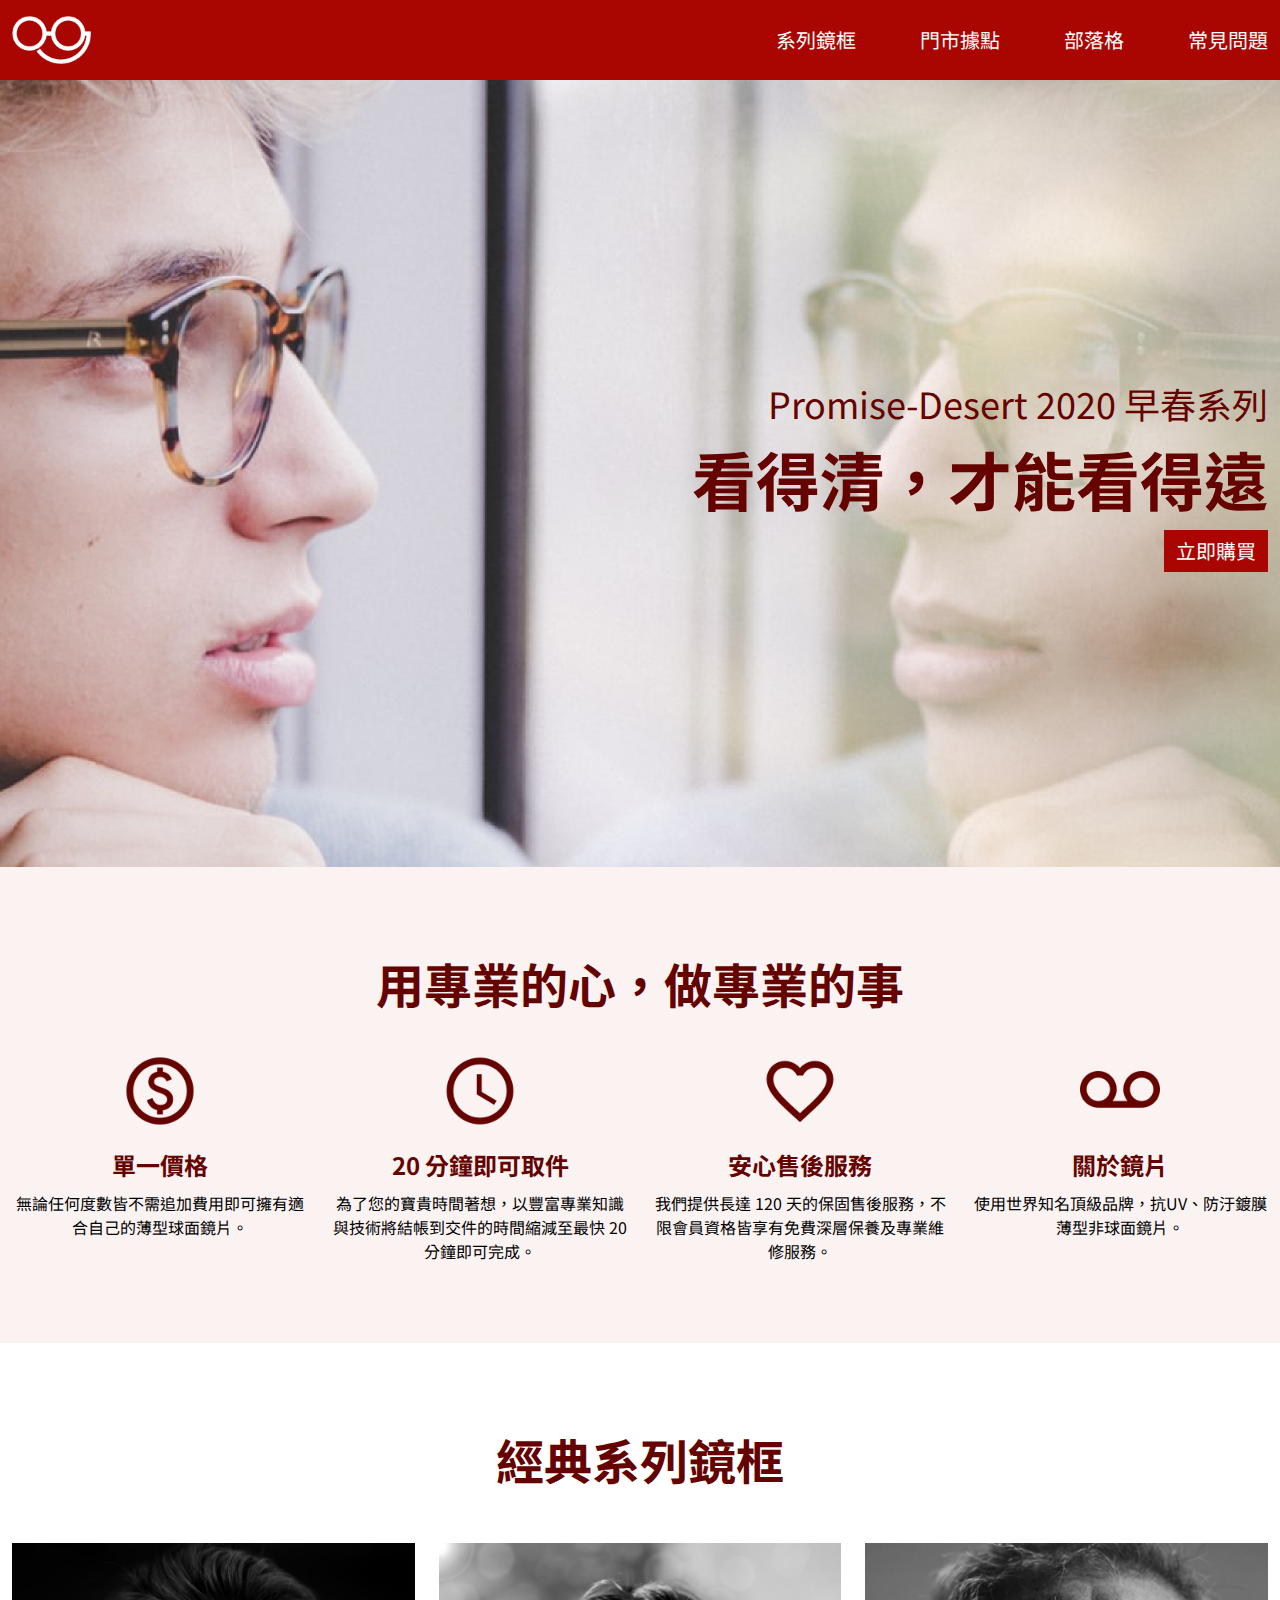
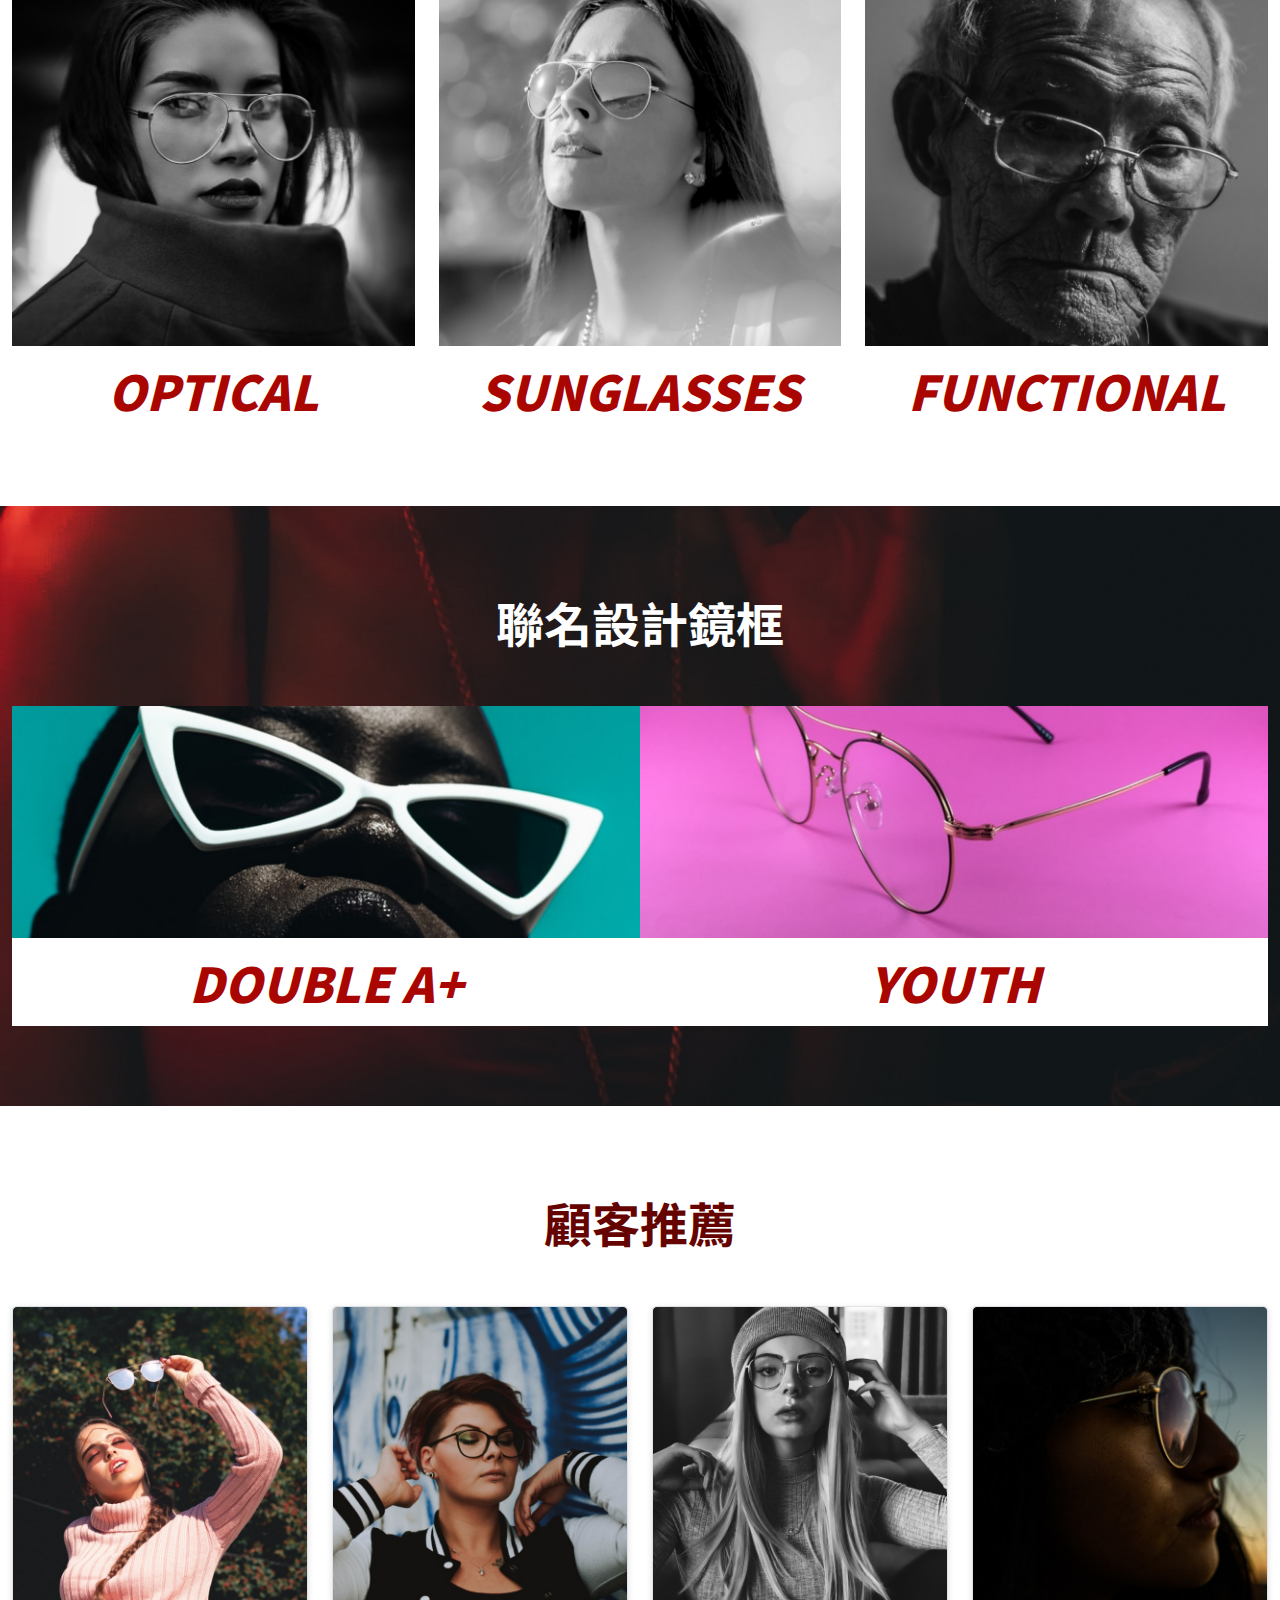
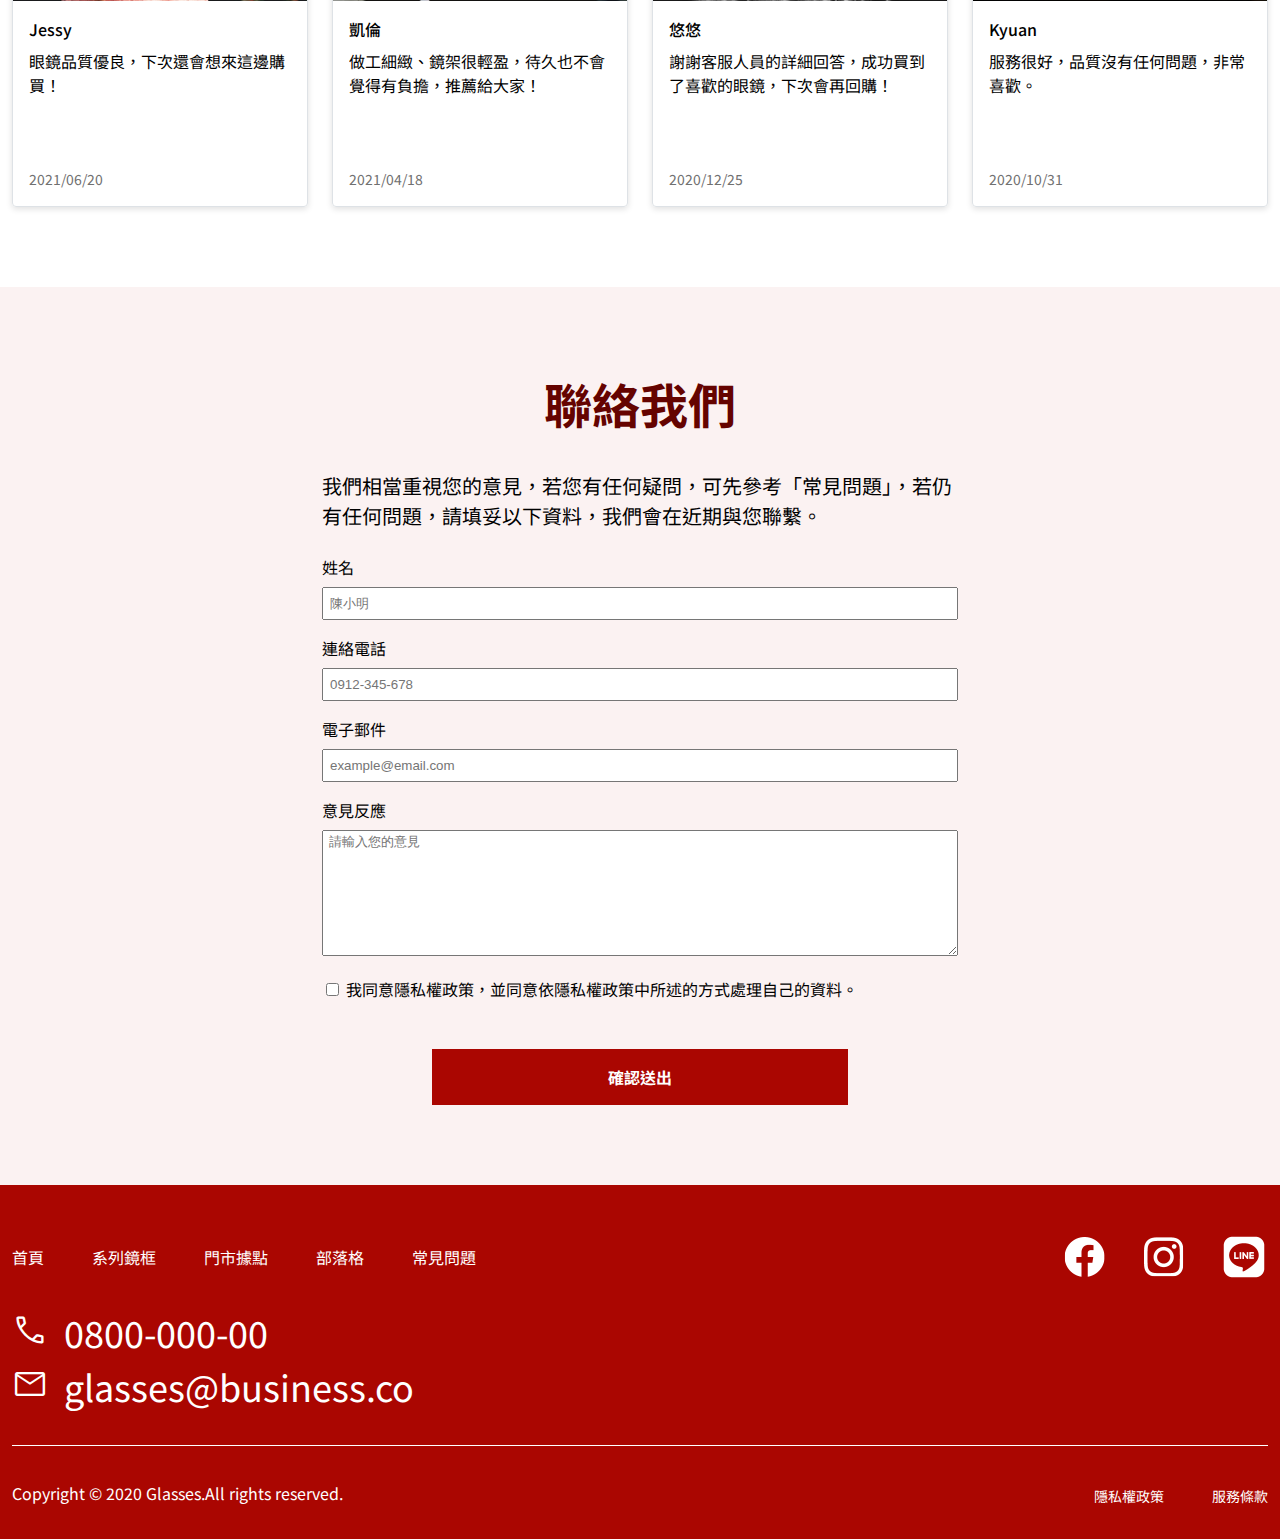
==== commit 357c5c39: "Update 2022-08-17T13:33:04.196Z" ====
--- a/index.html
+++ b/index.html
@@ -5,7 +5,7 @@
   <meta charset="UTF-8">
   <meta name="viewport" content="width=device-width, initial-scale=1.0">
   <meta http-equiv="X-UA-Compatible" content="ie=edge">
-  <title>首頁</title>
+  <title>眼鏡官網</title>
   <link rel="stylesheet" href="./assets/style/all.css">
 </head>
 
@@ -13,14 +13,14 @@
   <header class="bg-primary text-white py-1">
     <div class="container d-flex justify-content-between align-items-center">
       <h1>
-        <a class="w-5 h-3" href="#">Glasses</a>
+        <a class="w-5 h-3" href="./index.html">Glasses</a>
       </h1>
       <a href="#" class="toggleDropdown d-none d-inline-sm">
         <span class="material-symbols-outlined text-40">menu</span>
       </a>
       <ul class="dropdown">
         <li><a href="#">系列鏡框</a></li>
-        <li><a href=" #">門市據點</a></li>
+        <li><a href="./store.html">門市據點</a></li>
         <li><a href="#">部落格</a></li>
         <li><a href="#">常見問題</a></li>
       </ul>
@@ -28,175 +28,177 @@
   </header>
 
   
-<section class="banner">
-  <div class="container h-100 d-flex flex-column justify-content-center align-items-end">
-    <h3 class="text-36 text-16-sm text-primary-dark">Promise-Desert 2020 早春系列</h3>
-    <h2 class="text-64 text-24-sm text-bold text-primary-dark">看得清，才能看得遠</h2>
-    <button class="bg-primary text-white text-20 hover-background-primary-dark"><a href="#">立即購買</a></button>
-  </div>
-</section>
-<section class="bg-secondary py-5 py-2.5-sm">
-  <div class="container">
-    <p class="text-48 text-bold text-center text-primary-dark text-24-sm mb-2">用專業的心，做專業的事</p>
-    <ul class="d-flex card text-center">
-      <li class="card-item w-25 w-50-md w-100-sm">
-        <img class="w-5" src="./assets/images/home-section2-1.png" alt="icon">
-        <p class="text-24 text-bold text-primary-dark mt-1 mb-0.5">單一價格</p>
-        <p>無論任何度數皆不需追加費用即可擁有適合自己的薄型球面鏡片。</p>
-      </li>
-      <li class="card-item w-25 w-50-md w-100-sm">
-        <img class="w-5" src="./assets/images/home-section2-2.png" alt="icon">
-        <p class="text-24 text-bold text-primary-dark mt-1 mb-0.5">20 分鐘即可取件</p>
-        <p>為了您的寶貴時間著想，以豐富專業知識與技術將結帳到交件的時間縮減至最快 20 分鐘即可完成。</p>
-      </li>
-      <li class="card-item w-25 w-50-md w-100-sm">
-        <img class="w-5" src="./assets/images/home-section2-3.png" alt="icon">
-        <p class="text-24 text-bold text-primary-dark mt-1 mb-0.5">安心售後服務</p>
-        <p>我們提供長達 120 天的保固售後服務，不限會員資格皆享有免費深層保養及專業維修服務。</p>
-      </li>
-      <li class="card-item w-25 w-50-md w-100-sm">
-        <img class="w-5" src="./assets/images/home-section2-4.png" alt="icon">
-        <p class="text-24 text-bold text-primary-dark mt-1 mb-0.5">關於鏡片</p>
-        <p>使用世界知名頂級品牌，抗UV、防汙鍍膜薄型非球面鏡片。</p>
-      </li>
-    </ul>
-  </div>
-</section>
-<section class="py-5 py-2.5-sm">
-  <div class="container">
-    <p class="text-48 text-bold text-center text-primary-dark text-24-sm mb-3 mb-1.5-sm">經典系列鏡框</p>
-    <ul class="d-flex card text-center">
-      <li class="card-item w-33 w-100-md">
-        <a href="#" class="hover-opacity">
-          <img src="./assets/images/home-section3-1.png" alt="photo">
-          <p class="text-48 text-primary text-black text-italic mt-0.5">OPTICAL</p>
-        </a>
-      </li>
-      <li class="card-item w-33 w-100-md">
-        <a href="#" class="hover-opacity">
-          <img src="./assets/images/home-section3-2.png" alt="photo">
-          <p class="text-48 text-primary text-black text-italic mt-0.5">SUNGLASSES</p>
-        </a>
-      </li>
-      <li class="card-item w-33 w-100-md">
-        <a href="#" class="hover-opacity">
-          <img src="./assets/images/home-section3-3.png" alt="photo">
-          <p class="text-48 text-primary text-black text-italic mt-0.5">FUNCTIONAL</p>
-        </a>
-      </li>
-    </ul>
-  </div>
-</section>
-<section class="design py-5 py-2.5-sm">
-  <div class="container">
-    <p class="text-48 text-bold text-center text-white text-24-sm mb-3 mb-1.5-sm">聯名設計鏡框</p>
-    <ul class="d-flex text-center gap-1.5-md">
-      <li class="bg-white w-50 w-100-md">
-        <a href="#" class="hover-opacity">
-          <img class="d-none-sm" src="./assets/images/home-section4-1.png" alt="photo">
-          <img class="d-none d-block-sm" src="./assets/images/home-section4-1-sm.png" alt="photo">
-          <p class="text-48 text-primary text-black text-italic my-0.5">DOUBLE A+</p>
-        </a>
-      </li>
-      <li class="bg-white w-50 w-100-md">
-        <a href="#" class="hover-opacity">
-          <img class="d-none-sm" src="./assets/images/home-section4-2.png" alt="photo">
-          <img class="d-none d-block-sm" src="./assets/images/home-section4-2-sm.png" alt="photo">
-          <p class="text-48 text-primary text-black text-italic my-0.5">YOUTH</p>
-        </a>
-      </li>
-    </ul>
-  </div>
-</section>
-<section class="recommend py-5 py-2.5-sm">
-  <div class="container">
-    <p class="text-48 text-bold text-center text-primary-dark text-24-sm mb-3 mb-1.5-sm">顧客推薦</p>
-    <ul class="d-flex card">
-      <li class="card-item w-25 w-50-md w-100-sm">
-        <div class="card-decoration">
-          <img src="./assets/images/home-section5-1.png" alt="photo">
-          <div class="px-1 py-1">
-            <p class=" text-medium">Jessy</p>
-            <p class="recommend-text my-0.5">眼鏡品質優良，下次還會想來這邊購買！</p>
-            <p class="text-14 text-gray">2021/06/20</p>
-          </div>
-        </div>
-      </li>
-      <li class="card-item w-25 w-50-md w-100-sm">
-        <div class="card-decoration">
-          <img src="./assets/images/home-section5-2.png" alt="photo">
-          <div class="px-1 py-1">
-            <p class="text-medium">凱倫</p>
-            <p class="recommend-text my-0.5">做工細緻、鏡架很輕盈，待久也不會覺得有負擔，推薦給大家！</p>
-            <p class="text-14 text-gray">2021/04/18</p>
-          </div>
-        </div>
-      </li>
-      <li class="card-item w-25 w-50-md w-100-sm">
-        <div class="card-decoration">
-          <img src="./assets/images/home-section5-3.png" alt="photo">
-          <div class="px-1 py-1">
-            <p class="text-medium">悠悠</p>
-            <p class="recommend-text my-0.5">謝謝客服人員的詳細回答，成功買到了喜歡的眼鏡，下次會再回購！</p>
-            <p class="text-14 text-gray">2020/12/25</p>
-          </div>
-        </div>
-      </li>
-      <li class="card-item w-25 w-50-md w-100-sm">
-        <div class="card-decoration">
-          <img src="./assets/images/home-section5-4.png" alt="photo">
-          <div class="px-1 py-1">
-            <p class="text-medium">Kyuan</p>
-            <p class="recommend-text my-0.5">
-              服務很好，品質沒有任何問題，非常喜歡。
-            </p>
-            <p class="text-14 text-gray">2020/10/31</p>
-          </div>
-        </div>
-      </li>
-    </ul>
-  </div>
-</section>
-<section class="contact bg-secondary py-5 py-2.5-sm">
-  <form>
+<main>
+  <section class="banner">
+    <div class="container h-100 d-flex flex-column justify-content-center align-items-end">
+      <h3 class="text-36 text-16-sm text-primary-dark">Promise-Desert 2020 早春系列</h3>
+      <h2 class="text-64 text-24-sm text-bold text-primary-dark">看得清，才能看得遠</h2>
+      <button class="bg-primary text-white text-20 hover-background-primary-dark"><a href="#">立即購買</a></button>
+    </div>
+  </section>
+  <section class="bg-secondary py-5 py-2.5-sm">
+    <div class="container">
+      <p class="text-48 text-bold text-center text-primary-dark text-24-sm mb-2">用專業的心，做專業的事</p>
+      <ul class="d-flex card text-center">
+        <li class="card-item w-25 w-50-md w-100-sm">
+          <img class="w-5" src="./assets/images/home-section2-1.png" alt="icon">
+          <p class="text-24 text-bold text-primary-dark mt-1 mb-0.5">單一價格</p>
+          <p>無論任何度數皆不需追加費用即可擁有適合自己的薄型球面鏡片。</p>
+        </li>
+        <li class="card-item w-25 w-50-md w-100-sm">
+          <img class="w-5" src="./assets/images/home-section2-2.png" alt="icon">
+          <p class="text-24 text-bold text-primary-dark mt-1 mb-0.5">20 分鐘即可取件</p>
+          <p>為了您的寶貴時間著想，以豐富專業知識與技術將結帳到交件的時間縮減至最快 20 分鐘即可完成。</p>
+        </li>
+        <li class="card-item w-25 w-50-md w-100-sm">
+          <img class="w-5" src="./assets/images/home-section2-3.png" alt="icon">
+          <p class="text-24 text-bold text-primary-dark mt-1 mb-0.5">安心售後服務</p>
+          <p>我們提供長達 120 天的保固售後服務，不限會員資格皆享有免費深層保養及專業維修服務。</p>
+        </li>
+        <li class="card-item w-25 w-50-md w-100-sm">
+          <img class="w-5" src="./assets/images/home-section2-4.png" alt="icon">
+          <p class="text-24 text-bold text-primary-dark mt-1 mb-0.5">關於鏡片</p>
+          <p>使用世界知名頂級品牌，抗UV、防汙鍍膜薄型非球面鏡片。</p>
+        </li>
+      </ul>
+    </div>
+  </section>
+  <section class="py-5 py-2.5-sm">
+    <div class="container">
+      <p class="text-48 text-bold text-center text-primary-dark text-24-sm mb-3 mb-1.5-sm">經典系列鏡框</p>
+      <ul class="d-flex card text-center">
+        <li class="card-item w-33 w-100-md">
+          <a href="#" class="hover-opacity">
+            <img src="./assets/images/home-section3-1.png" alt="photo">
+            <p class="text-48 text-primary text-black text-italic mt-0.5">OPTICAL</p>
+          </a>
+        </li>
+        <li class="card-item w-33 w-100-md">
+          <a href="#" class="hover-opacity">
+            <img src="./assets/images/home-section3-2.png" alt="photo">
+            <p class="text-48 text-primary text-black text-italic mt-0.5">SUNGLASSES</p>
+          </a>
+        </li>
+        <li class="card-item w-33 w-100-md">
+          <a href="#" class="hover-opacity">
+            <img src="./assets/images/home-section3-3.png" alt="photo">
+            <p class="text-48 text-primary text-black text-italic mt-0.5">FUNCTIONAL</p>
+          </a>
+        </li>
+      </ul>
+    </div>
+  </section>
+  <section class="design py-5 py-2.5-sm">
+    <div class="container">
+      <p class="text-48 text-bold text-center text-white text-24-sm mb-3 mb-1.5-sm">聯名設計鏡框</p>
+      <ul class="d-flex text-center gap-1.5-md">
+        <li class="bg-white w-50 w-100-md">
+          <a href="#" class="hover-opacity">
+            <img class="d-none-sm" src="./assets/images/home-section4-1.png" alt="photo">
+            <img class="d-none d-block-sm" src="./assets/images/home-section4-1-sm.png" alt="photo">
+            <p class="text-48 text-primary text-black text-italic my-0.5">DOUBLE A+</p>
+          </a>
+        </li>
+        <li class="bg-white w-50 w-100-md">
+          <a href="#" class="hover-opacity">
+            <img class="d-none-sm" src="./assets/images/home-section4-2.png" alt="photo">
+            <img class="d-none d-block-sm" src="./assets/images/home-section4-2-sm.png" alt="photo">
+            <p class="text-48 text-primary text-black text-italic my-0.5">YOUTH</p>
+          </a>
+        </li>
+      </ul>
+    </div>
+  </section>
+  <section class="recommend py-5 py-2.5-sm">
+    <div class="container">
+      <p class="text-48 text-bold text-center text-primary-dark text-24-sm mb-3 mb-1.5-sm">顧客推薦</p>
+      <ul class="d-flex card">
+        <li class="card-item w-25 w-50-md w-100-sm">
+          <div class="card-decoration">
+            <img src="./assets/images/home-section5-1.png" alt="photo">
+            <div class="px-1 py-1">
+              <p class=" text-medium">Jessy</p>
+              <p class="recommend-text my-0.5">眼鏡品質優良，下次還會想來這邊購買！</p>
+              <p class="text-14 text-gray">2021/06/20</p>
+            </div>
+          </div>
+        </li>
+        <li class="card-item w-25 w-50-md w-100-sm">
+          <div class="card-decoration">
+            <img src="./assets/images/home-section5-2.png" alt="photo">
+            <div class="px-1 py-1">
+              <p class="text-medium">凱倫</p>
+              <p class="recommend-text my-0.5">做工細緻、鏡架很輕盈，待久也不會覺得有負擔，推薦給大家！</p>
+              <p class="text-14 text-gray">2021/04/18</p>
+            </div>
+          </div>
+        </li>
+        <li class="card-item w-25 w-50-md w-100-sm">
+          <div class="card-decoration">
+            <img src="./assets/images/home-section5-3.png" alt="photo">
+            <div class="px-1 py-1">
+              <p class="text-medium">悠悠</p>
+              <p class="recommend-text my-0.5">謝謝客服人員的詳細回答，成功買到了喜歡的眼鏡，下次會再回購！</p>
+              <p class="text-14 text-gray">2020/12/25</p>
+            </div>
+          </div>
+        </li>
+        <li class="card-item w-25 w-50-md w-100-sm">
+          <div class="card-decoration">
+            <img src="./assets/images/home-section5-4.png" alt="photo">
+            <div class="px-1 py-1">
+              <p class="text-medium">Kyuan</p>
+              <p class="recommend-text my-0.5">
+                服務很好，品質沒有任何問題，非常喜歡。
+              </p>
+              <p class="text-14 text-gray">2020/10/31</p>
+            </div>
+          </div>
+        </li>
+      </ul>
+    </div>
+  </section>
+  <section class="contact bg-secondary py-5 py-2.5-sm">
     <div class="align-block-center col-6 col-10-md col-4-sm">
       <p class="text-48 text-bold text-center text-primary-dark text-24-sm mb-2">聯絡我們</p>
       <p class="text-20 mb-1.5">我們相當重視您的意見，若您有任何疑問，可先參考「常見問題」，若仍有任何問題，請填妥以下資料，我們會在近期與您聯繫。</p>
-      <div class="mb-1">
-        <label class="mb-0.5 d-block" for="name">姓名</label>
-        <input class="w-100" type="text" name="name" id="name" placeholder="陳小明">
-      </div>
-      <div class="mb-1">
-        <label class="mb-0.5 d-block" for="phone">連絡電話</label>
-        <input class="w-100" type="text" name="phone" id="phone" placeholder="0912-345-678">
-      </div>
-      <div class="mb-1">
-        <label class="mb-0.5 d-block" for="email">電子郵件</label>
-        <input class="w-100" type="text" name="email" id="email" placeholder="example@email.com">
-      </div>
-      <div class="mb-1">
-        <label class="mb-0.5 d-block" for="commend">意見反應</label>
-        <textarea class="w-100" name="commend" id="commend" rows="8" placeholder="請輸入您的意見"></textarea>
-      </div>
-      <div class="d-flex flex-nowrap align-items-baseline">
-        <input type="checkbox" name="check">
-        <label class="flex-shrink-1 ms-0.25">我同意隱私權政策，並同意依隱私權政策中所述的方式處理自己的資料。</label>
-      </div>
-    </div>
-    <div class="align-block-center col-4 col-6-md col-4-sm mt-3 mt-1.5-sm">
-      <a class="bg-primary text-white text-bold hover-background-primary-dark text-center py-1" href="#">確認送出</a>
-    </div>
-  </form>
-</section>
+      <form>
+        <div class="mb-1">
+          <label class="mb-0.5 d-block" for="name">姓名</label>
+          <input class="w-100" type="text" name="name" id="name" placeholder="陳小明">
+        </div>
+        <div class="mb-1">
+          <label class="mb-0.5 d-block" for="phone">連絡電話</label>
+          <input class="w-100" type="text" name="phone" id="phone" placeholder="0912-345-678">
+        </div>
+        <div class="mb-1">
+          <label class="mb-0.5 d-block" for="email">電子郵件</label>
+          <input class="w-100" type="text" name="email" id="email" placeholder="example@email.com">
+        </div>
+        <div class="mb-1">
+          <label class="mb-0.5 d-block" for="commend">意見反應</label>
+          <textarea class="w-100" name="commend" id="commend" rows="8" placeholder="請輸入您的意見"></textarea>
+        </div>
+        <div class="d-flex flex-nowrap align-items-baseline">
+          <input type="checkbox" name="check">
+          <label class="flex-shrink-1 ms-0.25">我同意隱私權政策，並同意依隱私權政策中所述的方式處理自己的資料。</label>
+        </div>
+        <div class="align-block-center col-4 col-6-md col-4-sm mt-3 mt-1.5-sm">
+          <a class="bg-primary text-white text-bold hover-background-primary-dark text-center py-1" href="#">確認送出</a>
+        </div>
+      </form>
+    </div>
+  </section>
+</main>
 
   <footer class="bg-primary text-white pt-3 pb-2 py-1.5-sm">
     <div class="container">
       <div class="d-flex-sm flex-row-reverse-sm justify-content-between-sm align-items-start-sm">
         <div class="d-flex justify-content-between align-items-center mb-1.5">
           <ul class="d-flex d-none-sm gap-3">
-            <li><a href="#" class="hover-underline-white">首頁</a></li>
+            <li><a href="./index.html" class="hover-underline-white">首頁</a></li>
             <li><a href="#" class="hover-underline-white">系列鏡框</a></li>
-            <li><a href="#" class="hover-underline-white">門市據點</a></li>
+            <li><a href="./store.html" class="hover-underline-white">門市據點</a></li>
             <li><a href="#" class="hover-underline-white">部落格</a></li>
             <li><a href="#" class="hover-underline-white">常見問題</a></li>
           </ul>
--- a/assets/style/all.css
+++ b/assets/style/all.css
@@ -183,6 +183,9 @@
 .d-inline {
   display: inline; }
 
+.d-inline-block {
+  display: inline-block; }
+
 .d-flex {
   display: -webkit-box;
   display: -ms-flexbox;
@@ -197,6 +200,11 @@
   -ms-flex-negative: 1;
       flex-shrink: 1; }
 
+.flex-grow-1 {
+  -webkit-box-flex: 1;
+      -ms-flex-positive: 1;
+          flex-grow: 1; }
+
 .flex-nowrap {
   -ms-flex-wrap: nowrap;
       flex-wrap: nowrap; }
@@ -784,6 +792,51 @@
 .pb-5 {
   padding-bottom: 5rem; }
 
+.w-6 {
+  width: 6rem; }
+
+.h-6 {
+  height: 6rem; }
+
+.gap-6 {
+  gap: 6rem; }
+
+.mx-6 {
+  margin-inline: 6rem; }
+
+.px-6 {
+  padding-inline: 6rem; }
+
+.my-6 {
+  margin-block: 6rem; }
+
+.py-6 {
+  padding-block: 6rem; }
+
+.ms-6 {
+  margin-left: 6rem; }
+
+.ps-6 {
+  padding-left: 6rem; }
+
+.me-6 {
+  margin-right: 6rem; }
+
+.pe-6 {
+  padding-right: 6rem; }
+
+.mt-6 {
+  margin-top: 6rem; }
+
+.pt-6 {
+  padding-top: 6rem; }
+
+.mb-6 {
+  margin-bottom: 6rem; }
+
+.pb-6 {
+  padding-bottom: 6rem; }
+
 /* font size */
 .text-14 {
   font-size: 14px; }
@@ -833,119 +886,314 @@
 .bg-primary {
   background-color: #aa0601; }
 
+.border-primary {
+  border: 1px solid #aa0601; }
+
 .border-x-primary {
   border-inline: 1px solid #aa0601; }
 
+.border-thick-x-primary {
+  border-inline: 8px solid #aa0601; }
+
 .border-y-primary {
   border-block: 1px solid #aa0601; }
 
+.border-thick-y-primary {
+  border-block: 8px solid #aa0601; }
+
 .border-s-primary {
   border-left: 1px solid #aa0601; }
 
+.border-thick-s-primary {
+  border-left: 8px solid #aa0601; }
+
 .border-e-primary {
   border-right: 1px solid #aa0601; }
 
+.border-thick-e-primary {
+  border-right: 8px solid #aa0601; }
+
 .border-t-primary {
   border-top: 1px solid #aa0601; }
 
+.border-thick-t-primary {
+  border-top: 8px solid #aa0601; }
+
 .border-b-primary {
   border-bottom: 1px solid #aa0601; }
 
+.border-thick-b-primary {
+  border-bottom: 8px solid #aa0601; }
+
 .text-primary-dark {
   color: #650300; }
 
 .bg-primary-dark {
   background-color: #650300; }
 
+.border-primary-dark {
+  border: 1px solid #650300; }
+
 .border-x-primary-dark {
   border-inline: 1px solid #650300; }
 
+.border-thick-x-primary-dark {
+  border-inline: 8px solid #650300; }
+
 .border-y-primary-dark {
   border-block: 1px solid #650300; }
 
+.border-thick-y-primary-dark {
+  border-block: 8px solid #650300; }
+
 .border-s-primary-dark {
   border-left: 1px solid #650300; }
 
+.border-thick-s-primary-dark {
+  border-left: 8px solid #650300; }
+
 .border-e-primary-dark {
   border-right: 1px solid #650300; }
 
+.border-thick-e-primary-dark {
+  border-right: 8px solid #650300; }
+
 .border-t-primary-dark {
   border-top: 1px solid #650300; }
 
+.border-thick-t-primary-dark {
+  border-top: 8px solid #650300; }
+
 .border-b-primary-dark {
   border-bottom: 1px solid #650300; }
 
+.border-thick-b-primary-dark {
+  border-bottom: 8px solid #650300; }
+
 .text-secondary {
   color: #fbf2f2; }
 
 .bg-secondary {
   background-color: #fbf2f2; }
 
+.border-secondary {
+  border: 1px solid #fbf2f2; }
+
 .border-x-secondary {
   border-inline: 1px solid #fbf2f2; }
 
+.border-thick-x-secondary {
+  border-inline: 8px solid #fbf2f2; }
+
 .border-y-secondary {
   border-block: 1px solid #fbf2f2; }
 
+.border-thick-y-secondary {
+  border-block: 8px solid #fbf2f2; }
+
 .border-s-secondary {
   border-left: 1px solid #fbf2f2; }
 
+.border-thick-s-secondary {
+  border-left: 8px solid #fbf2f2; }
+
 .border-e-secondary {
   border-right: 1px solid #fbf2f2; }
 
+.border-thick-e-secondary {
+  border-right: 8px solid #fbf2f2; }
+
 .border-t-secondary {
   border-top: 1px solid #fbf2f2; }
 
+.border-thick-t-secondary {
+  border-top: 8px solid #fbf2f2; }
+
 .border-b-secondary {
   border-bottom: 1px solid #fbf2f2; }
 
+.border-thick-b-secondary {
+  border-bottom: 8px solid #fbf2f2; }
+
 .text-white {
   color: white; }
 
 .bg-white {
   background-color: white; }
 
+.border-white {
+  border: 1px solid white; }
+
 .border-x-white {
   border-inline: 1px solid white; }
 
+.border-thick-x-white {
+  border-inline: 8px solid white; }
+
 .border-y-white {
   border-block: 1px solid white; }
 
+.border-thick-y-white {
+  border-block: 8px solid white; }
+
 .border-s-white {
   border-left: 1px solid white; }
 
+.border-thick-s-white {
+  border-left: 8px solid white; }
+
 .border-e-white {
   border-right: 1px solid white; }
 
+.border-thick-e-white {
+  border-right: 8px solid white; }
+
 .border-t-white {
   border-top: 1px solid white; }
 
+.border-thick-t-white {
+  border-top: 8px solid white; }
+
 .border-b-white {
   border-bottom: 1px solid white; }
 
+.border-thick-b-white {
+  border-bottom: 8px solid white; }
+
 .text-gray {
   color: #707070; }
 
 .bg-gray {
   background-color: #707070; }
 
+.border-gray {
+  border: 1px solid #707070; }
+
 .border-x-gray {
   border-inline: 1px solid #707070; }
 
+.border-thick-x-gray {
+  border-inline: 8px solid #707070; }
+
 .border-y-gray {
   border-block: 1px solid #707070; }
 
+.border-thick-y-gray {
+  border-block: 8px solid #707070; }
+
 .border-s-gray {
   border-left: 1px solid #707070; }
 
+.border-thick-s-gray {
+  border-left: 8px solid #707070; }
+
 .border-e-gray {
   border-right: 1px solid #707070; }
 
+.border-thick-e-gray {
+  border-right: 8px solid #707070; }
+
 .border-t-gray {
   border-top: 1px solid #707070; }
 
+.border-thick-t-gray {
+  border-top: 8px solid #707070; }
+
 .border-b-gray {
   border-bottom: 1px solid #707070; }
+
+.border-thick-b-gray {
+  border-bottom: 8px solid #707070; }
+
+.text-shadow {
+  color: #00000020; }
+
+.bg-shadow {
+  background-color: #00000020; }
+
+.border-shadow {
+  border: 1px solid #00000020; }
+
+.border-x-shadow {
+  border-inline: 1px solid #00000020; }
+
+.border-thick-x-shadow {
+  border-inline: 8px solid #00000020; }
+
+.border-y-shadow {
+  border-block: 1px solid #00000020; }
+
+.border-thick-y-shadow {
+  border-block: 8px solid #00000020; }
+
+.border-s-shadow {
+  border-left: 1px solid #00000020; }
+
+.border-thick-s-shadow {
+  border-left: 8px solid #00000020; }
+
+.border-e-shadow {
+  border-right: 1px solid #00000020; }
+
+.border-thick-e-shadow {
+  border-right: 8px solid #00000020; }
+
+.border-t-shadow {
+  border-top: 1px solid #00000020; }
+
+.border-thick-t-shadow {
+  border-top: 8px solid #00000020; }
+
+.border-b-shadow {
+  border-bottom: 1px solid #00000020; }
+
+.border-thick-b-shadow {
+  border-bottom: 8px solid #00000020; }
+
+.text-dark {
+  color: black; }
+
+.bg-dark {
+  background-color: black; }
+
+.border-dark {
+  border: 1px solid black; }
+
+.border-x-dark {
+  border-inline: 1px solid black; }
+
+.border-thick-x-dark {
+  border-inline: 8px solid black; }
+
+.border-y-dark {
+  border-block: 1px solid black; }
+
+.border-thick-y-dark {
+  border-block: 8px solid black; }
+
+.border-s-dark {
+  border-left: 1px solid black; }
+
+.border-thick-s-dark {
+  border-left: 8px solid black; }
+
+.border-e-dark {
+  border-right: 1px solid black; }
+
+.border-thick-e-dark {
+  border-right: 8px solid black; }
+
+.border-t-dark {
+  border-top: 1px solid black; }
+
+.border-thick-t-dark {
+  border-top: 8px solid black; }
+
+.border-b-dark {
+  border-bottom: 1px solid black; }
+
+.border-thick-b-dark {
+  border-bottom: 8px solid black; }
 
 /* hover effect */
 .hover-underline-primary {
@@ -1053,6 +1301,48 @@
   .hover-background-gray:hover {
     background: #707070; }
 
+.hover-underline-shadow {
+  padding-block: 5px;
+  background-image: -webkit-gradient(linear, left top, left bottom, from(#00000020), to(#00000020));
+  background-image: -o-linear-gradient(#00000020, #00000020);
+  background-image: linear-gradient(#00000020, #00000020);
+  background-repeat: no-repeat;
+  background-position: bottom left;
+  background-size: 0% 2px;
+  -webkit-transition: 0.2s;
+  -o-transition: 0.2s;
+  transition: 0.2s; }
+  .hover-underline-shadow:hover {
+    background-size: 100% 2px; }
+
+.hover-background-shadow {
+  -webkit-transition: 0.3s;
+  -o-transition: 0.3s;
+  transition: 0.3s; }
+  .hover-background-shadow:hover {
+    background: #00000020; }
+
+.hover-underline-dark {
+  padding-block: 5px;
+  background-image: -webkit-gradient(linear, left top, left bottom, from(black), to(black));
+  background-image: -o-linear-gradient(black, black);
+  background-image: linear-gradient(black, black);
+  background-repeat: no-repeat;
+  background-position: bottom left;
+  background-size: 0% 2px;
+  -webkit-transition: 0.2s;
+  -o-transition: 0.2s;
+  transition: 0.2s; }
+  .hover-underline-dark:hover {
+    background-size: 100% 2px; }
+
+.hover-background-dark {
+  -webkit-transition: 0.3s;
+  -o-transition: 0.3s;
+  transition: 0.3s; }
+  .hover-background-dark:hover {
+    background: black; }
+
 .hover-scale {
   -webkit-transition: 0.3s;
   -o-transition: 0.3s;
@@ -1096,6 +1386,8 @@
     display: block; }
   .d-inline-md {
     display: inline; }
+  .d-inline-block-md {
+    display: inline-block; }
   .d-flex-md {
     display: -webkit-box;
     display: -ms-flexbox;
@@ -1108,6 +1400,10 @@
   .flex-shrink-1-md {
     -ms-flex-negative: 1;
         flex-shrink: 1; }
+  .flex-grow-1-md {
+    -webkit-box-flex: 1;
+        -ms-flex-positive: 1;
+            flex-grow: 1; }
   .flex-nowrap-md {
     -ms-flex-wrap: nowrap;
         flex-wrap: nowrap; }
@@ -1506,6 +1802,36 @@
     margin-bottom: 5rem; }
   .pb-5-md {
     padding-bottom: 5rem; }
+  .w-6-md {
+    width: 6rem; }
+  .h-6-md {
+    height: 6rem; }
+  .gap-6-md {
+    gap: 6rem; }
+  .mx-6-md {
+    margin-inline: 6rem; }
+  .px-6-md {
+    padding-inline: 6rem; }
+  .my-6-md {
+    margin-block: 6rem; }
+  .py-6-md {
+    padding-block: 6rem; }
+  .ms-6-md {
+    margin-left: 6rem; }
+  .ps-6-md {
+    padding-left: 6rem; }
+  .me-6-md {
+    margin-right: 6rem; }
+  .pe-6-md {
+    padding-right: 6rem; }
+  .mt-6-md {
+    margin-top: 6rem; }
+  .pt-6-md {
+    padding-top: 6rem; }
+  .mb-6-md {
+    margin-bottom: 6rem; }
+  .pb-6-md {
+    padding-bottom: 6rem; }
   /* font size */
   .text-14-md {
     font-size: 14px; }
@@ -1540,82 +1866,212 @@
     color: #aa0601; }
   .bg-primary-md {
     background-color: #aa0601; }
+  .border-primary-md {
+    border: 1px solid #aa0601; }
   .border-x-primary-md {
     border-inline: 1px solid #aa0601; }
+  .border-thick-x-primary-md {
+    border-inline: 8px solid #aa0601; }
   .border-y-primary-md {
     border-block: 1px solid #aa0601; }
+  .border-thick-y-primary-md {
+    border-block: 8px solid #aa0601; }
   .border-s-primary-md {
     border-left: 1px solid #aa0601; }
+  .border-thick-s-primary-md {
+    border-left: 8px solid #aa0601; }
   .border-e-primary-md {
     border-right: 1px solid #aa0601; }
+  .border-thick-e-primary-md {
+    border-right: 8px solid #aa0601; }
   .border-t-primary-md {
     border-top: 1px solid #aa0601; }
+  .border-thick-t-primary-md {
+    border-top: 8px solid #aa0601; }
   .border-b-primary-md {
     border-bottom: 1px solid #aa0601; }
+  .border-thick-b-primary-md {
+    border-bottom: 8px solid #aa0601; }
   .text-primary-dark-md {
     color: #650300; }
   .bg-primary-dark-md {
     background-color: #650300; }
+  .border-primary-dark-md {
+    border: 1px solid #650300; }
   .border-x-primary-dark-md {
     border-inline: 1px solid #650300; }
+  .border-thick-x-primary-dark-md {
+    border-inline: 8px solid #650300; }
   .border-y-primary-dark-md {
     border-block: 1px solid #650300; }
+  .border-thick-y-primary-dark-md {
+    border-block: 8px solid #650300; }
   .border-s-primary-dark-md {
     border-left: 1px solid #650300; }
+  .border-thick-s-primary-dark-md {
+    border-left: 8px solid #650300; }
   .border-e-primary-dark-md {
     border-right: 1px solid #650300; }
+  .border-thick-e-primary-dark-md {
+    border-right: 8px solid #650300; }
   .border-t-primary-dark-md {
     border-top: 1px solid #650300; }
+  .border-thick-t-primary-dark-md {
+    border-top: 8px solid #650300; }
   .border-b-primary-dark-md {
     border-bottom: 1px solid #650300; }
+  .border-thick-b-primary-dark-md {
+    border-bottom: 8px solid #650300; }
   .text-secondary-md {
     color: #fbf2f2; }
   .bg-secondary-md {
     background-color: #fbf2f2; }
+  .border-secondary-md {
+    border: 1px solid #fbf2f2; }
   .border-x-secondary-md {
     border-inline: 1px solid #fbf2f2; }
+  .border-thick-x-secondary-md {
+    border-inline: 8px solid #fbf2f2; }
   .border-y-secondary-md {
     border-block: 1px solid #fbf2f2; }
+  .border-thick-y-secondary-md {
+    border-block: 8px solid #fbf2f2; }
   .border-s-secondary-md {
     border-left: 1px solid #fbf2f2; }
+  .border-thick-s-secondary-md {
+    border-left: 8px solid #fbf2f2; }
   .border-e-secondary-md {
     border-right: 1px solid #fbf2f2; }
+  .border-thick-e-secondary-md {
+    border-right: 8px solid #fbf2f2; }
   .border-t-secondary-md {
     border-top: 1px solid #fbf2f2; }
+  .border-thick-t-secondary-md {
+    border-top: 8px solid #fbf2f2; }
   .border-b-secondary-md {
     border-bottom: 1px solid #fbf2f2; }
+  .border-thick-b-secondary-md {
+    border-bottom: 8px solid #fbf2f2; }
   .text-white-md {
     color: white; }
   .bg-white-md {
     background-color: white; }
+  .border-white-md {
+    border: 1px solid white; }
   .border-x-white-md {
     border-inline: 1px solid white; }
+  .border-thick-x-white-md {
+    border-inline: 8px solid white; }
   .border-y-white-md {
     border-block: 1px solid white; }
+  .border-thick-y-white-md {
+    border-block: 8px solid white; }
   .border-s-white-md {
     border-left: 1px solid white; }
+  .border-thick-s-white-md {
+    border-left: 8px solid white; }
   .border-e-white-md {
     border-right: 1px solid white; }
+  .border-thick-e-white-md {
+    border-right: 8px solid white; }
   .border-t-white-md {
     border-top: 1px solid white; }
+  .border-thick-t-white-md {
+    border-top: 8px solid white; }
   .border-b-white-md {
     border-bottom: 1px solid white; }
+  .border-thick-b-white-md {
+    border-bottom: 8px solid white; }
   .text-gray-md {
     color: #707070; }
   .bg-gray-md {
     background-color: #707070; }
+  .border-gray-md {
+    border: 1px solid #707070; }
   .border-x-gray-md {
     border-inline: 1px solid #707070; }
+  .border-thick-x-gray-md {
+    border-inline: 8px solid #707070; }
   .border-y-gray-md {
     border-block: 1px solid #707070; }
+  .border-thick-y-gray-md {
+    border-block: 8px solid #707070; }
   .border-s-gray-md {
     border-left: 1px solid #707070; }
+  .border-thick-s-gray-md {
+    border-left: 8px solid #707070; }
   .border-e-gray-md {
     border-right: 1px solid #707070; }
+  .border-thick-e-gray-md {
+    border-right: 8px solid #707070; }
   .border-t-gray-md {
     border-top: 1px solid #707070; }
+  .border-thick-t-gray-md {
+    border-top: 8px solid #707070; }
   .border-b-gray-md {
     border-bottom: 1px solid #707070; }
+  .border-thick-b-gray-md {
+    border-bottom: 8px solid #707070; }
+  .text-shadow-md {
+    color: #00000020; }
+  .bg-shadow-md {
+    background-color: #00000020; }
+  .border-shadow-md {
+    border: 1px solid #00000020; }
+  .border-x-shadow-md {
+    border-inline: 1px solid #00000020; }
+  .border-thick-x-shadow-md {
+    border-inline: 8px solid #00000020; }
+  .border-y-shadow-md {
+    border-block: 1px solid #00000020; }
+  .border-thick-y-shadow-md {
+    border-block: 8px solid #00000020; }
+  .border-s-shadow-md {
+    border-left: 1px solid #00000020; }
+  .border-thick-s-shadow-md {
+    border-left: 8px solid #00000020; }
+  .border-e-shadow-md {
+    border-right: 1px solid #00000020; }
+  .border-thick-e-shadow-md {
+    border-right: 8px solid #00000020; }
+  .border-t-shadow-md {
+    border-top: 1px solid #00000020; }
+  .border-thick-t-shadow-md {
+    border-top: 8px solid #00000020; }
+  .border-b-shadow-md {
+    border-bottom: 1px solid #00000020; }
+  .border-thick-b-shadow-md {
+    border-bottom: 8px solid #00000020; }
+  .text-dark-md {
+    color: black; }
+  .bg-dark-md {
+    background-color: black; }
+  .border-dark-md {
+    border: 1px solid black; }
+  .border-x-dark-md {
+    border-inline: 1px solid black; }
+  .border-thick-x-dark-md {
+    border-inline: 8px solid black; }
+  .border-y-dark-md {
+    border-block: 1px solid black; }
+  .border-thick-y-dark-md {
+    border-block: 8px solid black; }
+  .border-s-dark-md {
+    border-left: 1px solid black; }
+  .border-thick-s-dark-md {
+    border-left: 8px solid black; }
+  .border-e-dark-md {
+    border-right: 1px solid black; }
+  .border-thick-e-dark-md {
+    border-right: 8px solid black; }
+  .border-t-dark-md {
+    border-top: 1px solid black; }
+  .border-thick-t-dark-md {
+    border-top: 8px solid black; }
+  .border-b-dark-md {
+    border-bottom: 1px solid black; }
+  .border-thick-b-dark-md {
+    border-bottom: 8px solid black; }
   /* hover effect */
   .hover-underline-primary-md {
     padding-block: 5px;
@@ -1712,6 +2168,44 @@
     transition: 0.3s; }
     .hover-background-gray-md:hover {
       background: #707070; }
+  .hover-underline-shadow-md {
+    padding-block: 5px;
+    background-image: -webkit-gradient(linear, left top, left bottom, from(#00000020), to(#00000020));
+    background-image: -o-linear-gradient(#00000020, #00000020);
+    background-image: linear-gradient(#00000020, #00000020);
+    background-repeat: no-repeat;
+    background-position: bottom left;
+    background-size: 0% 2px;
+    -webkit-transition: 0.2s;
+    -o-transition: 0.2s;
+    transition: 0.2s; }
+    .hover-underline-shadow-md:hover {
+      background-size: 100% 2px; }
+  .hover-background-shadow-md {
+    -webkit-transition: 0.3s;
+    -o-transition: 0.3s;
+    transition: 0.3s; }
+    .hover-background-shadow-md:hover {
+      background: #00000020; }
+  .hover-underline-dark-md {
+    padding-block: 5px;
+    background-image: -webkit-gradient(linear, left top, left bottom, from(black), to(black));
+    background-image: -o-linear-gradient(black, black);
+    background-image: linear-gradient(black, black);
+    background-repeat: no-repeat;
+    background-position: bottom left;
+    background-size: 0% 2px;
+    -webkit-transition: 0.2s;
+    -o-transition: 0.2s;
+    transition: 0.2s; }
+    .hover-underline-dark-md:hover {
+      background-size: 100% 2px; }
+  .hover-background-dark-md {
+    -webkit-transition: 0.3s;
+    -o-transition: 0.3s;
+    transition: 0.3s; }
+    .hover-background-dark-md:hover {
+      background: black; }
   .hover-scale-md {
     -webkit-transition: 0.3s;
     -o-transition: 0.3s;
@@ -1749,6 +2243,8 @@
     display: block; }
   .d-inline-sm {
     display: inline; }
+  .d-inline-block-sm {
+    display: inline-block; }
   .d-flex-sm {
     display: -webkit-box;
     display: -ms-flexbox;
@@ -1761,6 +2257,10 @@
   .flex-shrink-1-sm {
     -ms-flex-negative: 1;
         flex-shrink: 1; }
+  .flex-grow-1-sm {
+    -webkit-box-flex: 1;
+        -ms-flex-positive: 1;
+            flex-grow: 1; }
   .flex-nowrap-sm {
     -ms-flex-wrap: nowrap;
         flex-wrap: nowrap; }
@@ -2159,6 +2659,36 @@
     margin-bottom: 5rem; }
   .pb-5-sm {
     padding-bottom: 5rem; }
+  .w-6-sm {
+    width: 6rem; }
+  .h-6-sm {
+    height: 6rem; }
+  .gap-6-sm {
+    gap: 6rem; }
+  .mx-6-sm {
+    margin-inline: 6rem; }
+  .px-6-sm {
+    padding-inline: 6rem; }
+  .my-6-sm {
+    margin-block: 6rem; }
+  .py-6-sm {
+    padding-block: 6rem; }
+  .ms-6-sm {
+    margin-left: 6rem; }
+  .ps-6-sm {
+    padding-left: 6rem; }
+  .me-6-sm {
+    margin-right: 6rem; }
+  .pe-6-sm {
+    padding-right: 6rem; }
+  .mt-6-sm {
+    margin-top: 6rem; }
+  .pt-6-sm {
+    padding-top: 6rem; }
+  .mb-6-sm {
+    margin-bottom: 6rem; }
+  .pb-6-sm {
+    padding-bottom: 6rem; }
   /* font size */
   .text-14-sm {
     font-size: 14px; }
@@ -2193,82 +2723,212 @@
     color: #aa0601; }
   .bg-primary-sm {
     background-color: #aa0601; }
+  .border-primary-sm {
+    border: 1px solid #aa0601; }
   .border-x-primary-sm {
     border-inline: 1px solid #aa0601; }
+  .border-thick-x-primary-sm {
+    border-inline: 8px solid #aa0601; }
   .border-y-primary-sm {
     border-block: 1px solid #aa0601; }
+  .border-thick-y-primary-sm {
+    border-block: 8px solid #aa0601; }
   .border-s-primary-sm {
     border-left: 1px solid #aa0601; }
+  .border-thick-s-primary-sm {
+    border-left: 8px solid #aa0601; }
   .border-e-primary-sm {
     border-right: 1px solid #aa0601; }
+  .border-thick-e-primary-sm {
+    border-right: 8px solid #aa0601; }
   .border-t-primary-sm {
     border-top: 1px solid #aa0601; }
+  .border-thick-t-primary-sm {
+    border-top: 8px solid #aa0601; }
   .border-b-primary-sm {
     border-bottom: 1px solid #aa0601; }
+  .border-thick-b-primary-sm {
+    border-bottom: 8px solid #aa0601; }
   .text-primary-dark-sm {
     color: #650300; }
   .bg-primary-dark-sm {
     background-color: #650300; }
+  .border-primary-dark-sm {
+    border: 1px solid #650300; }
   .border-x-primary-dark-sm {
     border-inline: 1px solid #650300; }
+  .border-thick-x-primary-dark-sm {
+    border-inline: 8px solid #650300; }
   .border-y-primary-dark-sm {
     border-block: 1px solid #650300; }
+  .border-thick-y-primary-dark-sm {
+    border-block: 8px solid #650300; }
   .border-s-primary-dark-sm {
     border-left: 1px solid #650300; }
+  .border-thick-s-primary-dark-sm {
+    border-left: 8px solid #650300; }
   .border-e-primary-dark-sm {
     border-right: 1px solid #650300; }
+  .border-thick-e-primary-dark-sm {
+    border-right: 8px solid #650300; }
   .border-t-primary-dark-sm {
     border-top: 1px solid #650300; }
+  .border-thick-t-primary-dark-sm {
+    border-top: 8px solid #650300; }
   .border-b-primary-dark-sm {
     border-bottom: 1px solid #650300; }
+  .border-thick-b-primary-dark-sm {
+    border-bottom: 8px solid #650300; }
   .text-secondary-sm {
     color: #fbf2f2; }
   .bg-secondary-sm {
     background-color: #fbf2f2; }
+  .border-secondary-sm {
+    border: 1px solid #fbf2f2; }
   .border-x-secondary-sm {
     border-inline: 1px solid #fbf2f2; }
+  .border-thick-x-secondary-sm {
+    border-inline: 8px solid #fbf2f2; }
   .border-y-secondary-sm {
     border-block: 1px solid #fbf2f2; }
+  .border-thick-y-secondary-sm {
+    border-block: 8px solid #fbf2f2; }
   .border-s-secondary-sm {
     border-left: 1px solid #fbf2f2; }
+  .border-thick-s-secondary-sm {
+    border-left: 8px solid #fbf2f2; }
   .border-e-secondary-sm {
     border-right: 1px solid #fbf2f2; }
+  .border-thick-e-secondary-sm {
+    border-right: 8px solid #fbf2f2; }
   .border-t-secondary-sm {
     border-top: 1px solid #fbf2f2; }
+  .border-thick-t-secondary-sm {
+    border-top: 8px solid #fbf2f2; }
   .border-b-secondary-sm {
     border-bottom: 1px solid #fbf2f2; }
+  .border-thick-b-secondary-sm {
+    border-bottom: 8px solid #fbf2f2; }
   .text-white-sm {
     color: white; }
   .bg-white-sm {
     background-color: white; }
+  .border-white-sm {
+    border: 1px solid white; }
   .border-x-white-sm {
     border-inline: 1px solid white; }
+  .border-thick-x-white-sm {
+    border-inline: 8px solid white; }
   .border-y-white-sm {
     border-block: 1px solid white; }
+  .border-thick-y-white-sm {
+    border-block: 8px solid white; }
   .border-s-white-sm {
     border-left: 1px solid white; }
+  .border-thick-s-white-sm {
+    border-left: 8px solid white; }
   .border-e-white-sm {
     border-right: 1px solid white; }
+  .border-thick-e-white-sm {
+    border-right: 8px solid white; }
   .border-t-white-sm {
     border-top: 1px solid white; }
+  .border-thick-t-white-sm {
+    border-top: 8px solid white; }
   .border-b-white-sm {
     border-bottom: 1px solid white; }
+  .border-thick-b-white-sm {
+    border-bottom: 8px solid white; }
   .text-gray-sm {
     color: #707070; }
   .bg-gray-sm {
     background-color: #707070; }
+  .border-gray-sm {
+    border: 1px solid #707070; }
   .border-x-gray-sm {
     border-inline: 1px solid #707070; }
+  .border-thick-x-gray-sm {
+    border-inline: 8px solid #707070; }
   .border-y-gray-sm {
     border-block: 1px solid #707070; }
+  .border-thick-y-gray-sm {
+    border-block: 8px solid #707070; }
   .border-s-gray-sm {
     border-left: 1px solid #707070; }
+  .border-thick-s-gray-sm {
+    border-left: 8px solid #707070; }
   .border-e-gray-sm {
     border-right: 1px solid #707070; }
+  .border-thick-e-gray-sm {
+    border-right: 8px solid #707070; }
   .border-t-gray-sm {
     border-top: 1px solid #707070; }
+  .border-thick-t-gray-sm {
+    border-top: 8px solid #707070; }
   .border-b-gray-sm {
     border-bottom: 1px solid #707070; }
+  .border-thick-b-gray-sm {
+    border-bottom: 8px solid #707070; }
+  .text-shadow-sm {
+    color: #00000020; }
+  .bg-shadow-sm {
+    background-color: #00000020; }
+  .border-shadow-sm {
+    border: 1px solid #00000020; }
+  .border-x-shadow-sm {
+    border-inline: 1px solid #00000020; }
+  .border-thick-x-shadow-sm {
+    border-inline: 8px solid #00000020; }
+  .border-y-shadow-sm {
+    border-block: 1px solid #00000020; }
+  .border-thick-y-shadow-sm {
+    border-block: 8px solid #00000020; }
+  .border-s-shadow-sm {
+    border-left: 1px solid #00000020; }
+  .border-thick-s-shadow-sm {
+    border-left: 8px solid #00000020; }
+  .border-e-shadow-sm {
+    border-right: 1px solid #00000020; }
+  .border-thick-e-shadow-sm {
+    border-right: 8px solid #00000020; }
+  .border-t-shadow-sm {
+    border-top: 1px solid #00000020; }
+  .border-thick-t-shadow-sm {
+    border-top: 8px solid #00000020; }
+  .border-b-shadow-sm {
+    border-bottom: 1px solid #00000020; }
+  .border-thick-b-shadow-sm {
+    border-bottom: 8px solid #00000020; }
+  .text-dark-sm {
+    color: black; }
+  .bg-dark-sm {
+    background-color: black; }
+  .border-dark-sm {
+    border: 1px solid black; }
+  .border-x-dark-sm {
+    border-inline: 1px solid black; }
+  .border-thick-x-dark-sm {
+    border-inline: 8px solid black; }
+  .border-y-dark-sm {
+    border-block: 1px solid black; }
+  .border-thick-y-dark-sm {
+    border-block: 8px solid black; }
+  .border-s-dark-sm {
+    border-left: 1px solid black; }
+  .border-thick-s-dark-sm {
+    border-left: 8px solid black; }
+  .border-e-dark-sm {
+    border-right: 1px solid black; }
+  .border-thick-e-dark-sm {
+    border-right: 8px solid black; }
+  .border-t-dark-sm {
+    border-top: 1px solid black; }
+  .border-thick-t-dark-sm {
+    border-top: 8px solid black; }
+  .border-b-dark-sm {
+    border-bottom: 1px solid black; }
+  .border-thick-b-dark-sm {
+    border-bottom: 8px solid black; }
   /* hover effect */
   .hover-underline-primary-sm {
     padding-block: 5px;
@@ -2365,6 +3025,44 @@
     transition: 0.3s; }
     .hover-background-gray-sm:hover {
       background: #707070; }
+  .hover-underline-shadow-sm {
+    padding-block: 5px;
+    background-image: -webkit-gradient(linear, left top, left bottom, from(#00000020), to(#00000020));
+    background-image: -o-linear-gradient(#00000020, #00000020);
+    background-image: linear-gradient(#00000020, #00000020);
+    background-repeat: no-repeat;
+    background-position: bottom left;
+    background-size: 0% 2px;
+    -webkit-transition: 0.2s;
+    -o-transition: 0.2s;
+    transition: 0.2s; }
+    .hover-underline-shadow-sm:hover {
+      background-size: 100% 2px; }
+  .hover-background-shadow-sm {
+    -webkit-transition: 0.3s;
+    -o-transition: 0.3s;
+    transition: 0.3s; }
+    .hover-background-shadow-sm:hover {
+      background: #00000020; }
+  .hover-underline-dark-sm {
+    padding-block: 5px;
+    background-image: -webkit-gradient(linear, left top, left bottom, from(black), to(black));
+    background-image: -o-linear-gradient(black, black);
+    background-image: linear-gradient(black, black);
+    background-repeat: no-repeat;
+    background-position: bottom left;
+    background-size: 0% 2px;
+    -webkit-transition: 0.2s;
+    -o-transition: 0.2s;
+    transition: 0.2s; }
+    .hover-underline-dark-sm:hover {
+      background-size: 100% 2px; }
+  .hover-background-dark-sm {
+    -webkit-transition: 0.3s;
+    -o-transition: 0.3s;
+    transition: 0.3s; }
+    .hover-background-dark-sm:hover {
+      background: black; }
   .hover-scale-sm {
     -webkit-transition: 0.3s;
     -o-transition: 0.3s;
@@ -2403,8 +3101,8 @@
 .card-decoration {
   border: 1px solid #dee2e6;
   border-radius: 4px;
-  -webkit-box-shadow: 0px 2px 6px #00000029;
-          box-shadow: 0px 2px 6px #00000029; }
+  -webkit-box-shadow: 0px 2px 6px #00000020;
+          box-shadow: 0px 2px 6px #00000020; }
 
 /* container */
 .container {
@@ -2422,52 +3120,40 @@
 /* grid(percentage) */
 /* grid */
 .col-1 {
-  width: 110px;
-  padding-inline: 12px; }
+  width: 86px; }
 
 .col-2 {
-  width: 220px;
-  padding-inline: 12px; }
+  width: 196px; }
 
 .col-3 {
-  width: 330px;
-  padding-inline: 12px; }
+  width: 306px; }
 
 .col-4 {
-  width: 440px;
-  padding-inline: 12px; }
+  width: 416px; }
 
 .col-5 {
-  width: 550px;
-  padding-inline: 12px; }
+  width: 526px; }
 
 .col-6 {
-  width: 660px;
-  padding-inline: 12px; }
+  width: 636px; }
 
 .col-7 {
-  width: 770px;
-  padding-inline: 12px; }
+  width: 746px; }
 
 .col-8 {
-  width: 880px;
-  padding-inline: 12px; }
+  width: 856px; }
 
 .col-9 {
-  width: 990px;
-  padding-inline: 12px; }
+  width: 966px; }
 
 .col-10 {
-  width: 1100px;
-  padding-inline: 12px; }
+  width: 1076px; }
 
 .col-11 {
-  width: 1210px;
-  padding-inline: 12px; }
+  width: 1186px; }
 
 .col-12 {
-  width: 1320px;
-  padding-inline: 12px; }
+  width: 1296px; }
 
 /* grid(percentage) */
 .w-25 {
@@ -2503,41 +3189,29 @@
 @media (max-width: 992px) {
   /* grid */
   .col-1-md {
-    width: 60px;
-    padding-inline: 12px; }
+    width: 36px; }
   .col-2-md {
-    width: 120px;
-    padding-inline: 12px; }
+    width: 96px; }
   .col-3-md {
-    width: 180px;
-    padding-inline: 12px; }
+    width: 156px; }
   .col-4-md {
-    width: 240px;
-    padding-inline: 12px; }
+    width: 216px; }
   .col-5-md {
-    width: 300px;
-    padding-inline: 12px; }
+    width: 276px; }
   .col-6-md {
-    width: 360px;
-    padding-inline: 12px; }
+    width: 336px; }
   .col-7-md {
-    width: 420px;
-    padding-inline: 12px; }
+    width: 396px; }
   .col-8-md {
-    width: 480px;
-    padding-inline: 12px; }
+    width: 456px; }
   .col-9-md {
-    width: 540px;
-    padding-inline: 12px; }
+    width: 516px; }
   .col-10-md {
-    width: 600px;
-    padding-inline: 12px; }
+    width: 576px; }
   .col-11-md {
-    width: 660px;
-    padding-inline: 12px; }
+    width: 636px; }
   .col-12-md {
-    width: 720px;
-    padding-inline: 12px; }
+    width: 696px; }
   /* grid(percentage) */
   .w-25-md {
     width: 25%; }
@@ -2563,17 +3237,13 @@
 @media (max-width: 767px) {
   /* grid */
   .col-1-sm {
-    width: 93px;
-    padding-inline: 12px; }
+    width: 69px; }
   .col-2-sm {
-    width: 186px;
-    padding-inline: 12px; }
+    width: 162px; }
   .col-3-sm {
-    width: 279px;
-    padding-inline: 12px; }
+    width: 255px; }
   .col-4-sm {
-    width: 372px;
-    padding-inline: 12px; }
+    width: 348px; }
   /* grid(percentage) */
   .w-25-sm {
     width: 25%; }
@@ -2729,4 +3399,13 @@
 .contact textarea::placeholder {
   padding-inline: 4px; }
 
+.store .material-symbols-outlined {
+  font-variation-settings: 'FILL' 0, 'wght' 700, 'GRAD' 0, 'opsz' 48; }
+
+.store li:not(:nth-child(-n + 3)) {
+  margin-top: 24px; }
+  @media (max-width: 992px) {
+    .store li:not(:nth-child(-n + 3)) {
+      margin-top: 0; } }
+
 /*# sourceMappingURL=all.css.map */
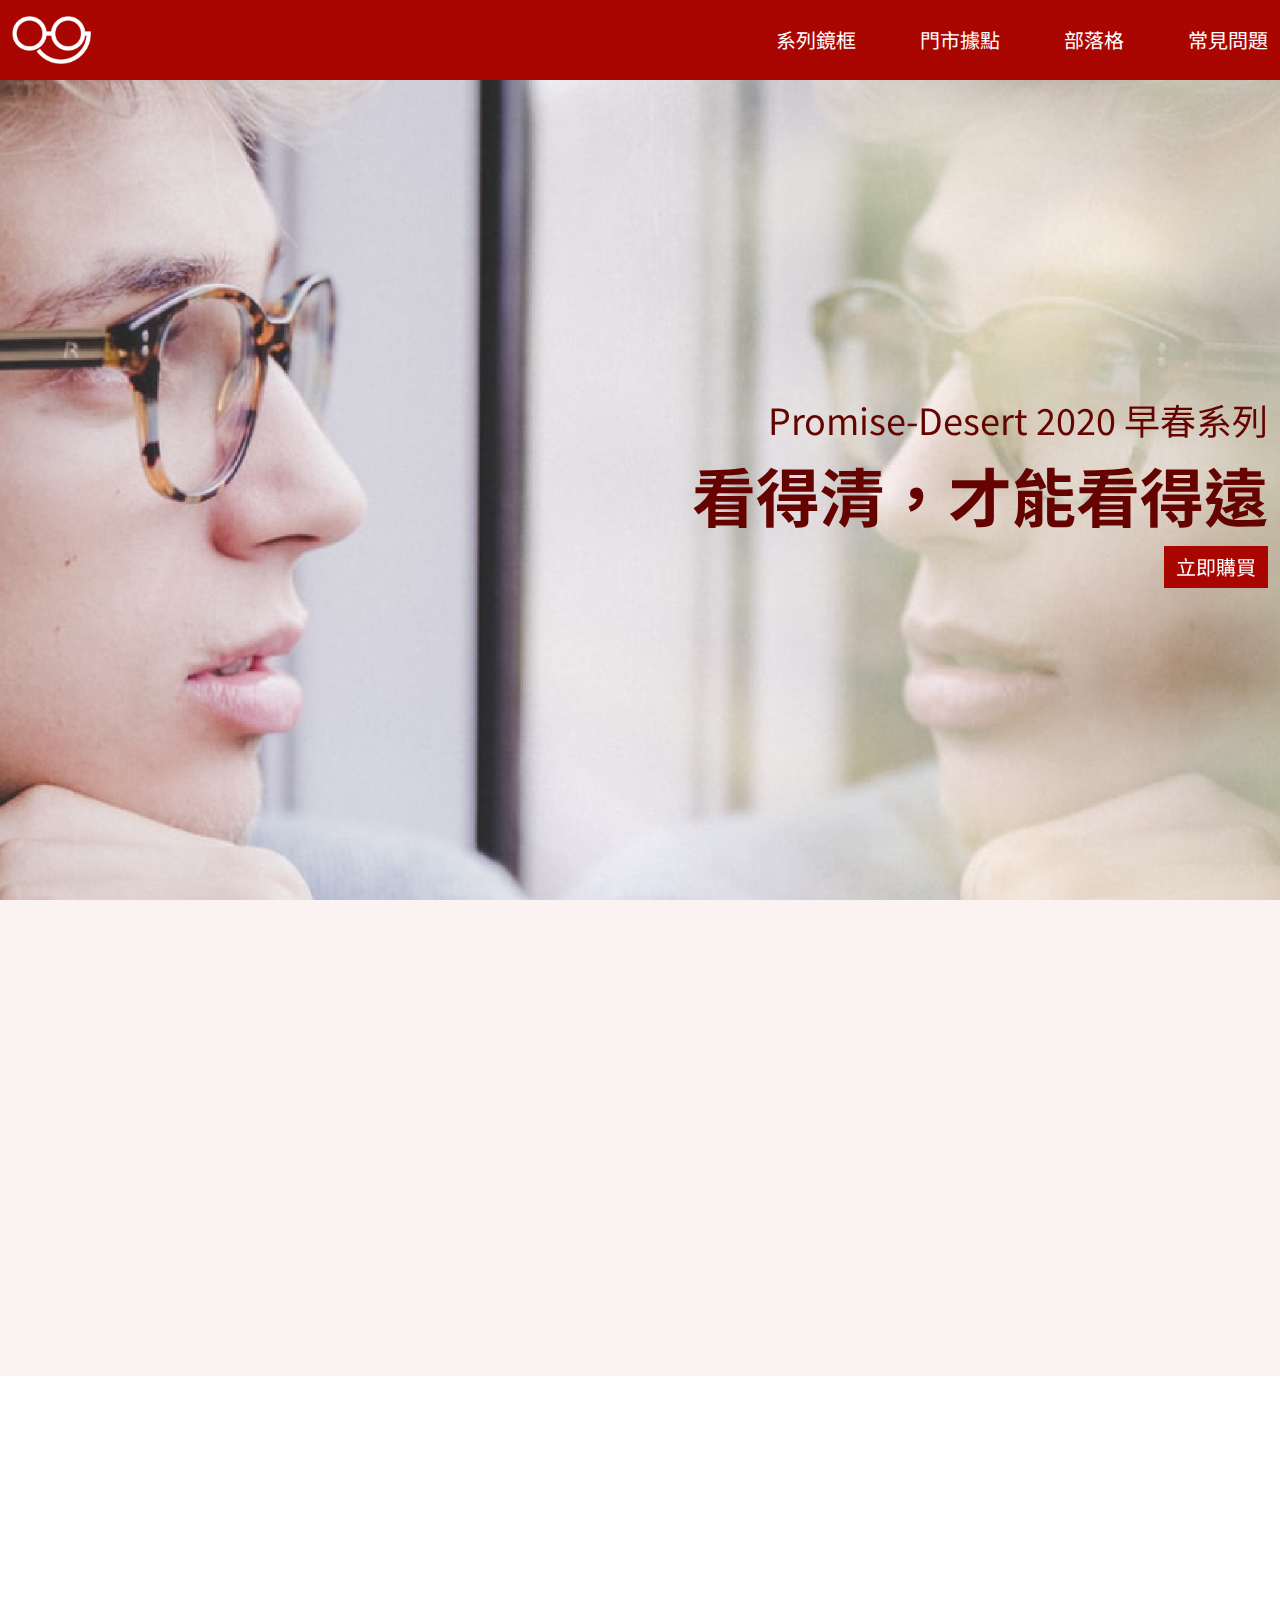
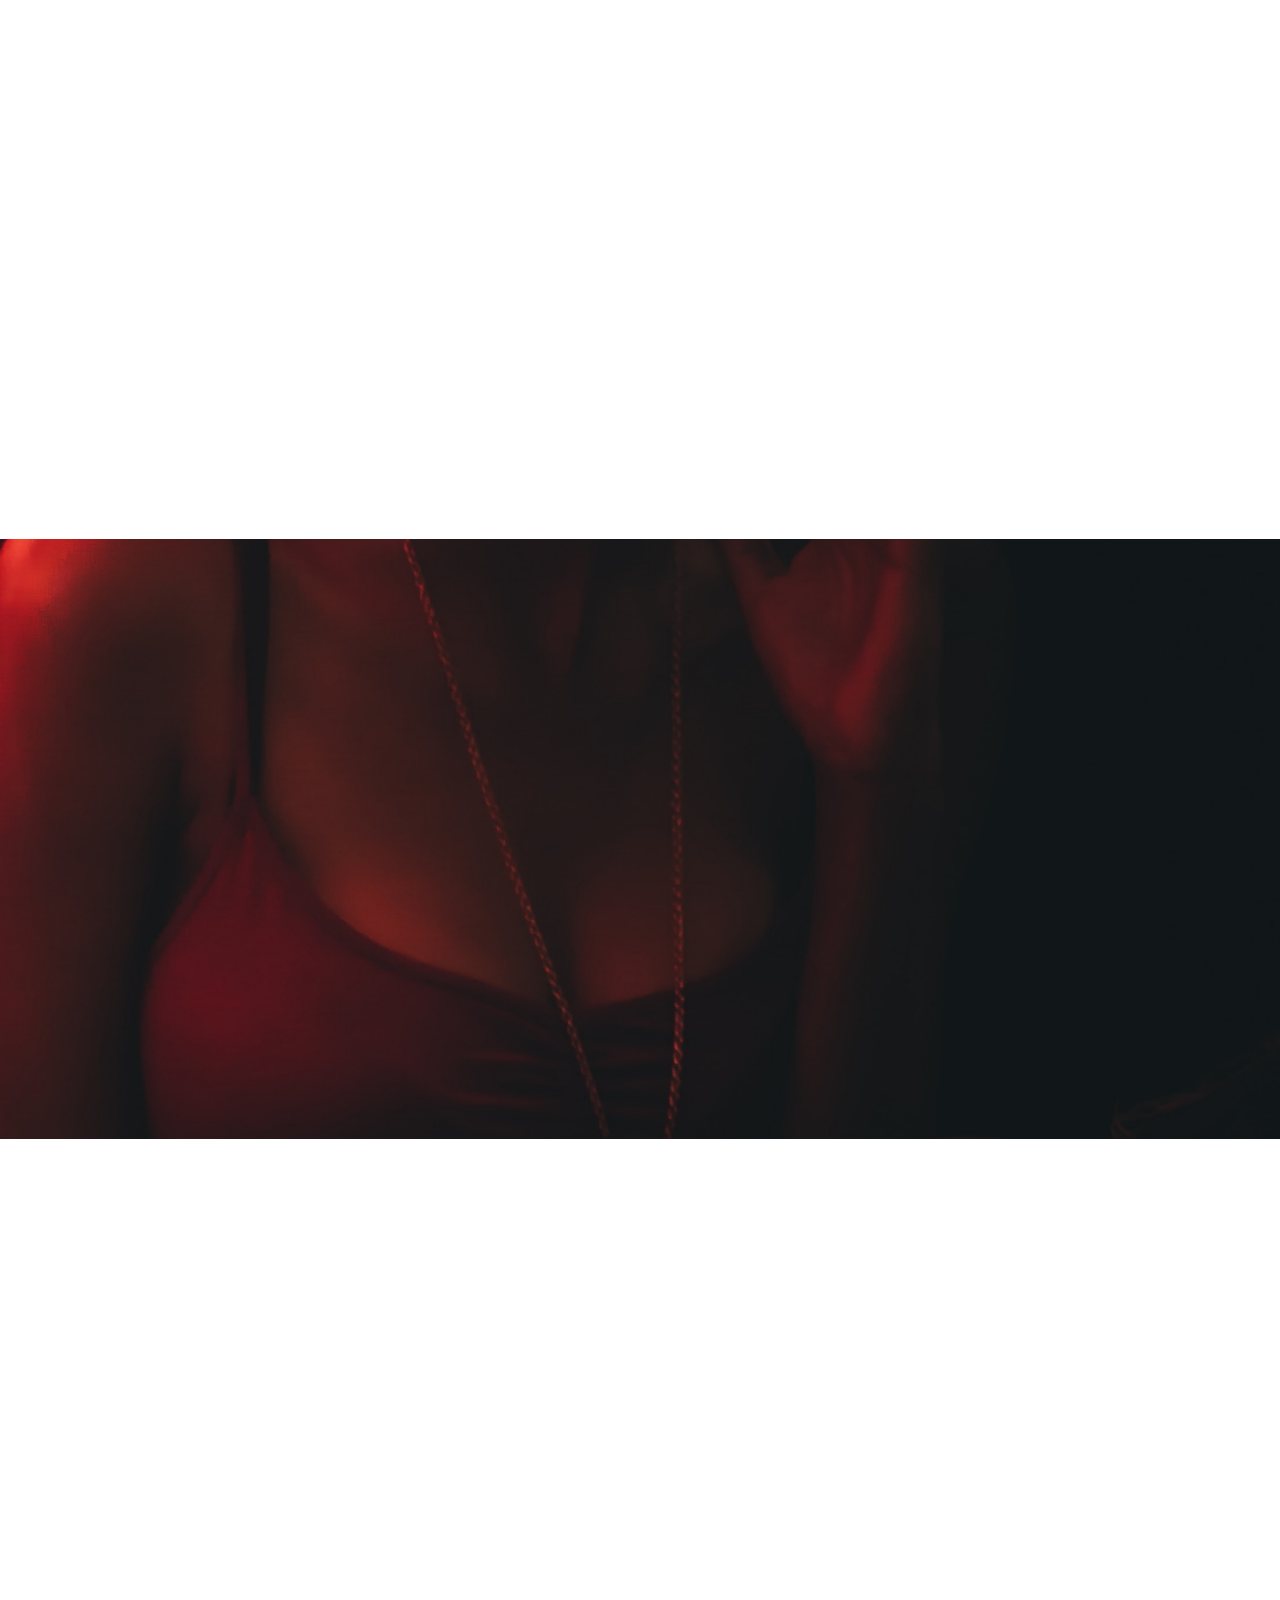
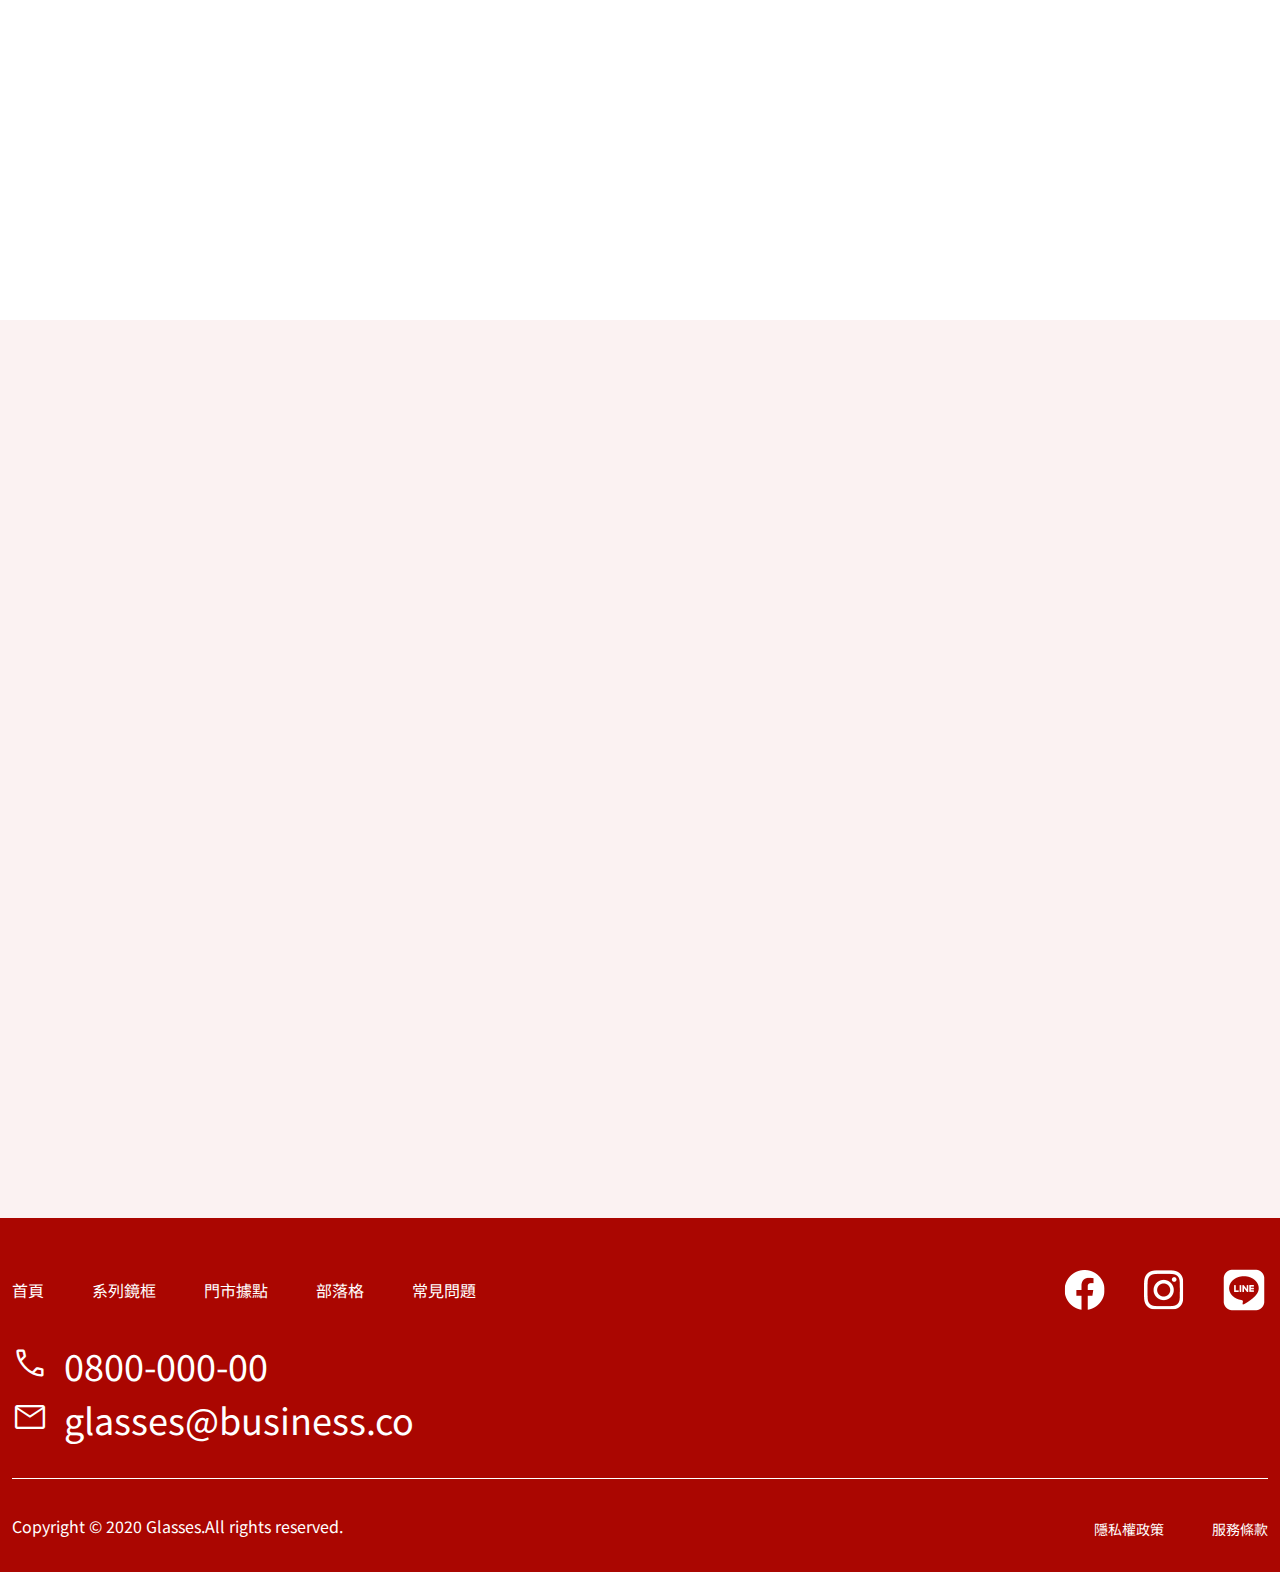
==== commit 03d034d2: "Update 2022-09-06T09:37:56.150Z" ====
--- a/index.html
+++ b/index.html
@@ -6,6 +6,7 @@
   <meta name="viewport" content="width=device-width, initial-scale=1.0">
   <meta http-equiv="X-UA-Compatible" content="ie=edge">
   <title>眼鏡官網</title>
+  <link href="https://unpkg.com/aos@2.3.1/dist/aos.css" rel="stylesheet">
   <link rel="stylesheet" href="./assets/style/all.css">
 </head>
 
@@ -30,14 +31,14 @@
   
 <main>
   <section class="banner">
-    <div class="container h-100 d-flex flex-column justify-content-center align-items-end">
+    <div class="container h-100 d-flex flex-column justify-content-center align-items-end" data-aos="fade-left">
       <h3 class="text-36 text-16-sm text-primary-dark">Promise-Desert 2020 早春系列</h3>
       <h2 class="text-64 text-24-sm text-bold text-primary-dark">看得清，才能看得遠</h2>
       <button class="bg-primary text-white text-20 hover-background-primary-dark"><a href="#">立即購買</a></button>
     </div>
   </section>
   <section class="bg-secondary py-5 py-2.5-sm">
-    <div class="container">
+    <div class="container" data-aos="fade-up">
       <p class="text-48 text-bold text-center text-primary-dark text-24-sm mb-2">用專業的心，做專業的事</p>
       <ul class="d-flex card text-center">
         <li class="card-item w-25 w-50-md w-100-sm">
@@ -65,21 +66,21 @@
   </section>
   <section class="py-5 py-2.5-sm">
     <div class="container">
-      <p class="text-48 text-bold text-center text-primary-dark text-24-sm mb-3 mb-1.5-sm">經典系列鏡框</p>
+      <p class="text-48 text-bold text-center text-primary-dark text-24-sm mb-3 mb-1.5-sm" data-aos="fade-up">經典系列鏡框</p>
       <ul class="d-flex card text-center">
-        <li class="card-item w-33 w-100-md">
+        <li class="card-item w-33 w-100-md" data-aos="zoom-in">
           <a href="#" class="hover-opacity">
             <img src="./assets/images/home-section3-1.png" alt="photo">
             <p class="text-48 text-primary text-black text-italic mt-0.5">OPTICAL</p>
           </a>
         </li>
-        <li class="card-item w-33 w-100-md">
+        <li class="card-item w-33 w-100-md" data-aos="zoom-in">
           <a href="#" class="hover-opacity">
             <img src="./assets/images/home-section3-2.png" alt="photo">
             <p class="text-48 text-primary text-black text-italic mt-0.5">SUNGLASSES</p>
           </a>
         </li>
-        <li class="card-item w-33 w-100-md">
+        <li class="card-item w-33 w-100-md" data-aos="zoom-in">
           <a href="#" class="hover-opacity">
             <img src="./assets/images/home-section3-3.png" alt="photo">
             <p class="text-48 text-primary text-black text-italic mt-0.5">FUNCTIONAL</p>
@@ -90,16 +91,16 @@
   </section>
   <section class="design py-5 py-2.5-sm">
     <div class="container">
-      <p class="text-48 text-bold text-center text-white text-24-sm mb-3 mb-1.5-sm">聯名設計鏡框</p>
+      <p class="text-48 text-bold text-center text-white text-24-sm mb-3 mb-1.5-sm" data-aos="fade-up">聯名設計鏡框</p>
       <ul class="d-flex text-center gap-1.5-md">
-        <li class="bg-white w-50 w-100-md">
+        <li class="bg-white w-50 w-100-md" data-aos="fade-right">
           <a href="#" class="hover-opacity">
             <img class="d-none-sm" src="./assets/images/home-section4-1.png" alt="photo">
             <img class="d-none d-block-sm" src="./assets/images/home-section4-1-sm.png" alt="photo">
             <p class="text-48 text-primary text-black text-italic my-0.5">DOUBLE A+</p>
           </a>
         </li>
-        <li class="bg-white w-50 w-100-md">
+        <li class="bg-white w-50 w-100-md" data-aos="fade-left">
           <a href="#" class="hover-opacity">
             <img class="d-none-sm" src="./assets/images/home-section4-2.png" alt="photo">
             <img class="d-none d-block-sm" src="./assets/images/home-section4-2-sm.png" alt="photo">
@@ -111,9 +112,9 @@
   </section>
   <section class="recommend py-5 py-2.5-sm">
     <div class="container">
-      <p class="text-48 text-bold text-center text-primary-dark text-24-sm mb-3 mb-1.5-sm">顧客推薦</p>
+      <p class="text-48 text-bold text-center text-primary-dark text-24-sm mb-3 mb-1.5-sm" data-aos="fade-up">顧客推薦</p>
       <ul class="d-flex card">
-        <li class="card-item w-25 w-50-md w-100-sm">
+        <li class="card-item w-25 w-50-md w-100-sm" data-aos="flip-up">
           <div class="card-decoration">
             <img src="./assets/images/home-section5-1.png" alt="photo">
             <div class="px-1 py-1">
@@ -123,7 +124,7 @@
             </div>
           </div>
         </li>
-        <li class="card-item w-25 w-50-md w-100-sm">
+        <li class="card-item w-25 w-50-md w-100-sm" data-aos="flip-up">
           <div class="card-decoration">
             <img src="./assets/images/home-section5-2.png" alt="photo">
             <div class="px-1 py-1">
@@ -133,7 +134,7 @@
             </div>
           </div>
         </li>
-        <li class="card-item w-25 w-50-md w-100-sm">
+        <li class="card-item w-25 w-50-md w-100-sm" data-aos="flip-up">
           <div class="card-decoration">
             <img src="./assets/images/home-section5-3.png" alt="photo">
             <div class="px-1 py-1">
@@ -143,7 +144,7 @@
             </div>
           </div>
         </li>
-        <li class="card-item w-25 w-50-md w-100-sm">
+        <li class="card-item w-25 w-50-md w-100-sm" data-aos="flip-up">
           <div class="card-decoration">
             <img src="./assets/images/home-section5-4.png" alt="photo">
             <div class="px-1 py-1">
@@ -159,7 +160,7 @@
     </div>
   </section>
   <section class="contact bg-secondary py-5 py-2.5-sm">
-    <div class="align-block-center col-6 col-10-md col-4-sm">
+    <div class="align-block-center col-6 col-10-md col-4-sm" data-aos="fade-up">
       <p class="text-48 text-bold text-center text-primary-dark text-24-sm mb-2">聯絡我們</p>
       <p class="text-20 mb-1.5">我們相當重視您的意見，若您有任何疑問，可先參考「常見問題」，若仍有任何問題，請填妥以下資料，我們會在近期與您聯繫。</p>
       <form>
@@ -232,6 +233,8 @@
 
   <script src="https://code.jquery.com/jquery-3.6.0.min.js"
     integrity="sha256-/xUj+3OJU5yExlq6GSYGSHk7tPXikynS7ogEvDej/m4=" crossorigin="anonymous"></script>
+  <script src="https://unpkg.com/aos@2.3.1/dist/aos.js"></script>
+  <script src="./assets/js/aos.js"></script>
   <script src="./assets/js/all.js"></script>
 </body>
 
--- a/assets/style/all.css
+++ b/assets/style/all.css
@@ -3343,7 +3343,7 @@
           background: #650300; } }
 
 .banner {
-  height: 787px;
+  height: calc(100vh - 80px);
   background-image: url("../../assets/images/home-header.png");
   background-size: cover;
   background-repeat: no-repeat;
